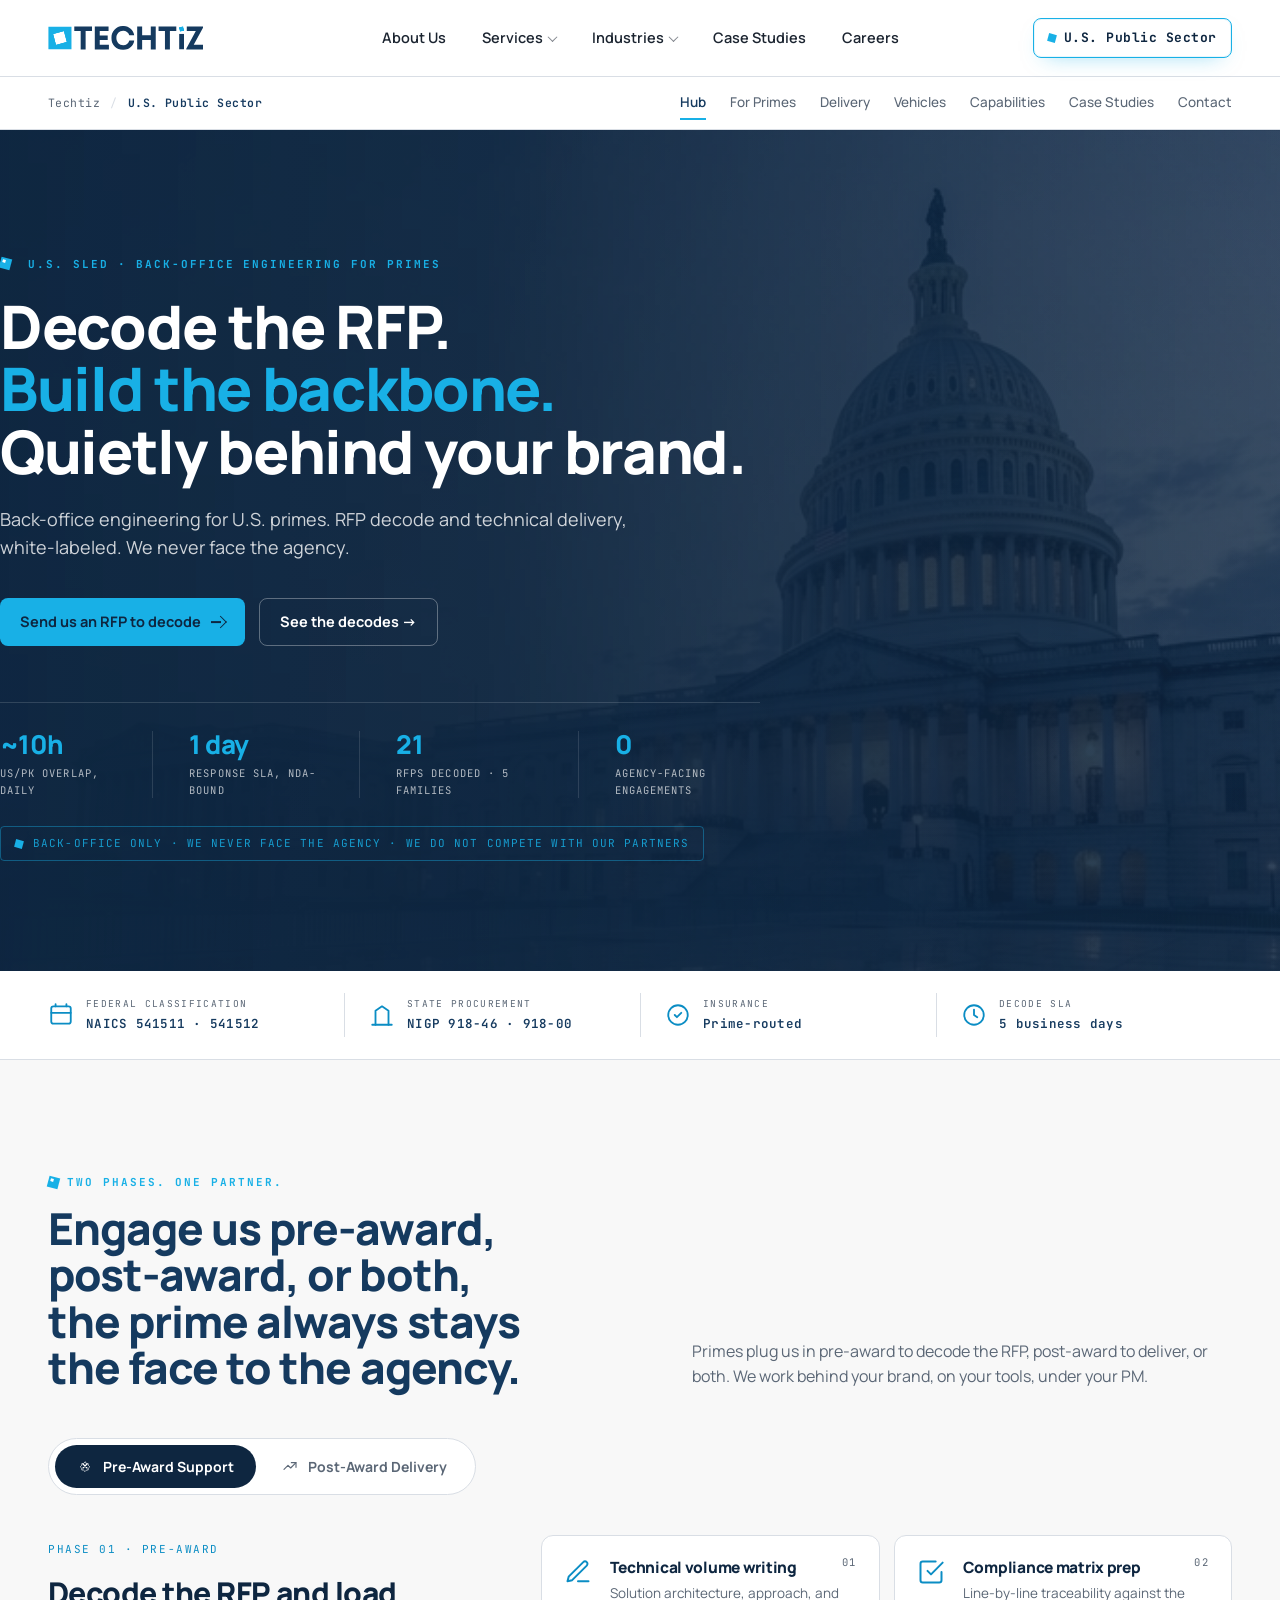
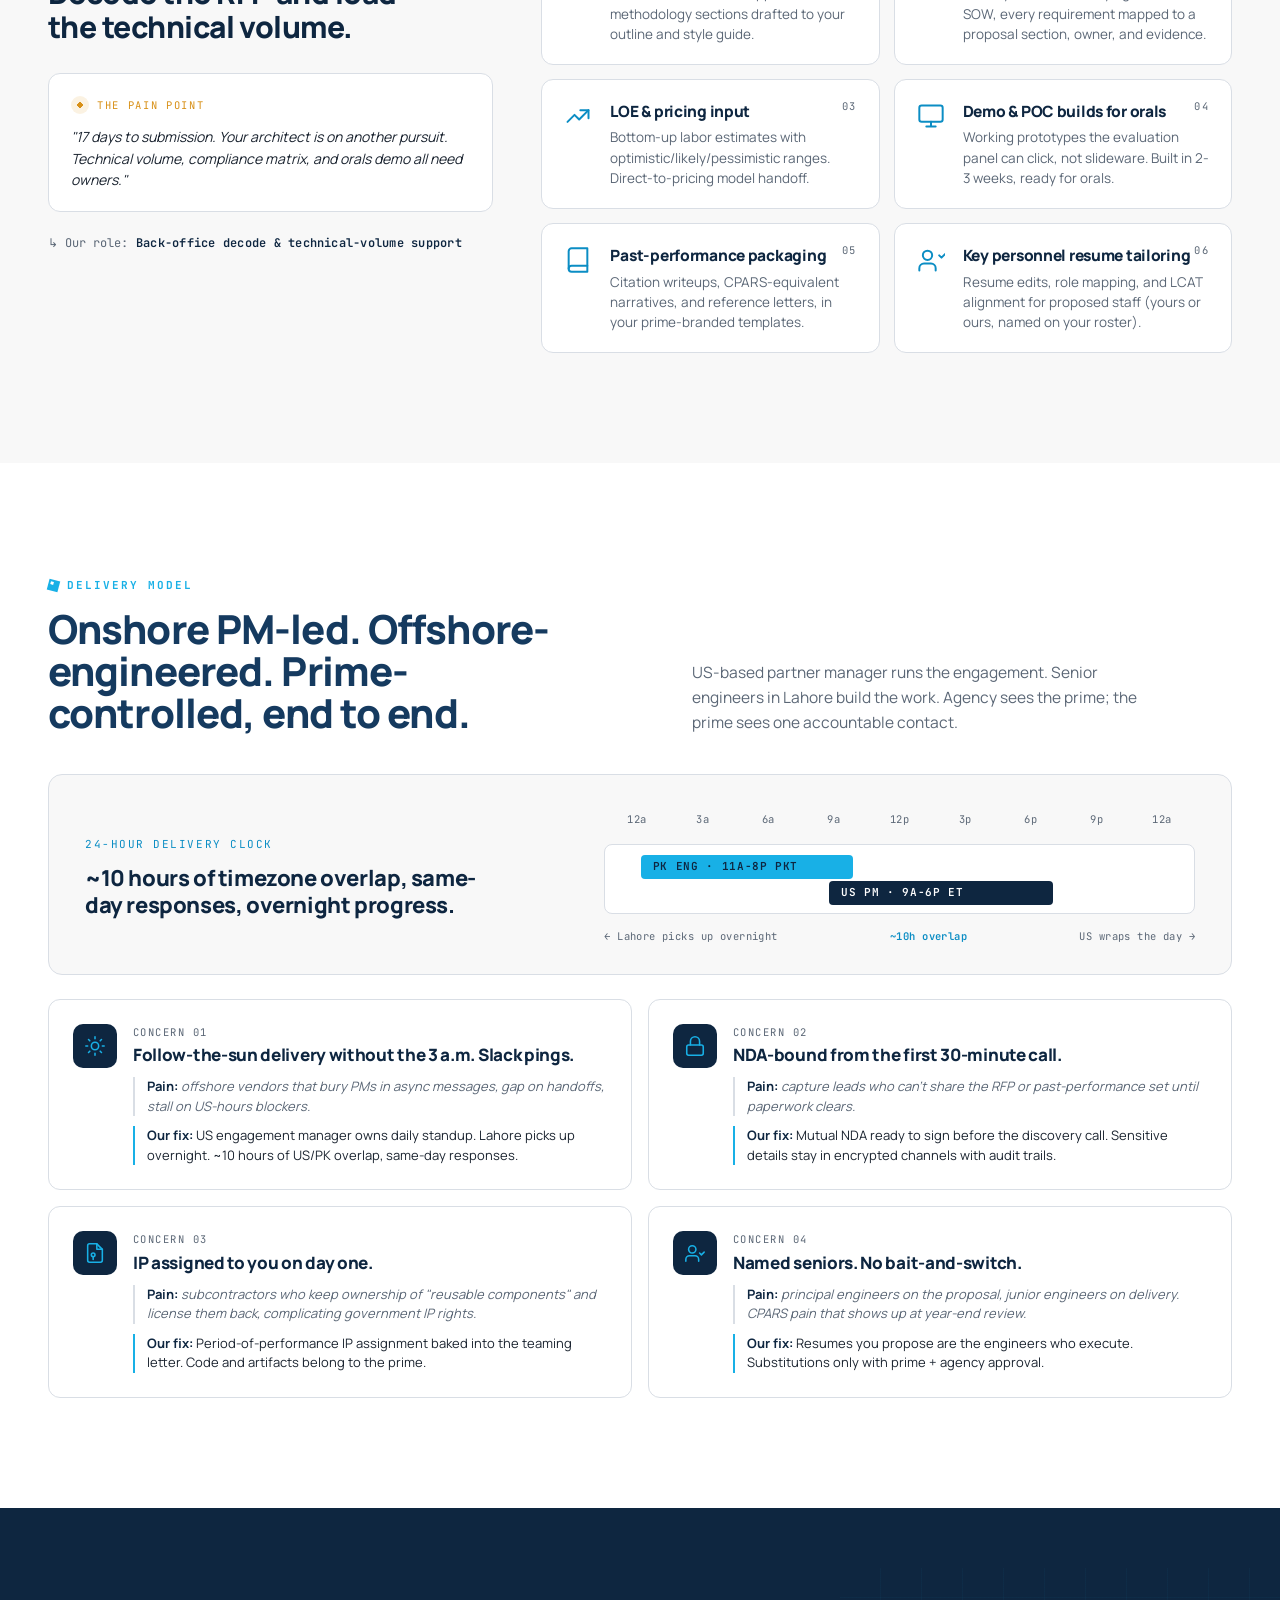
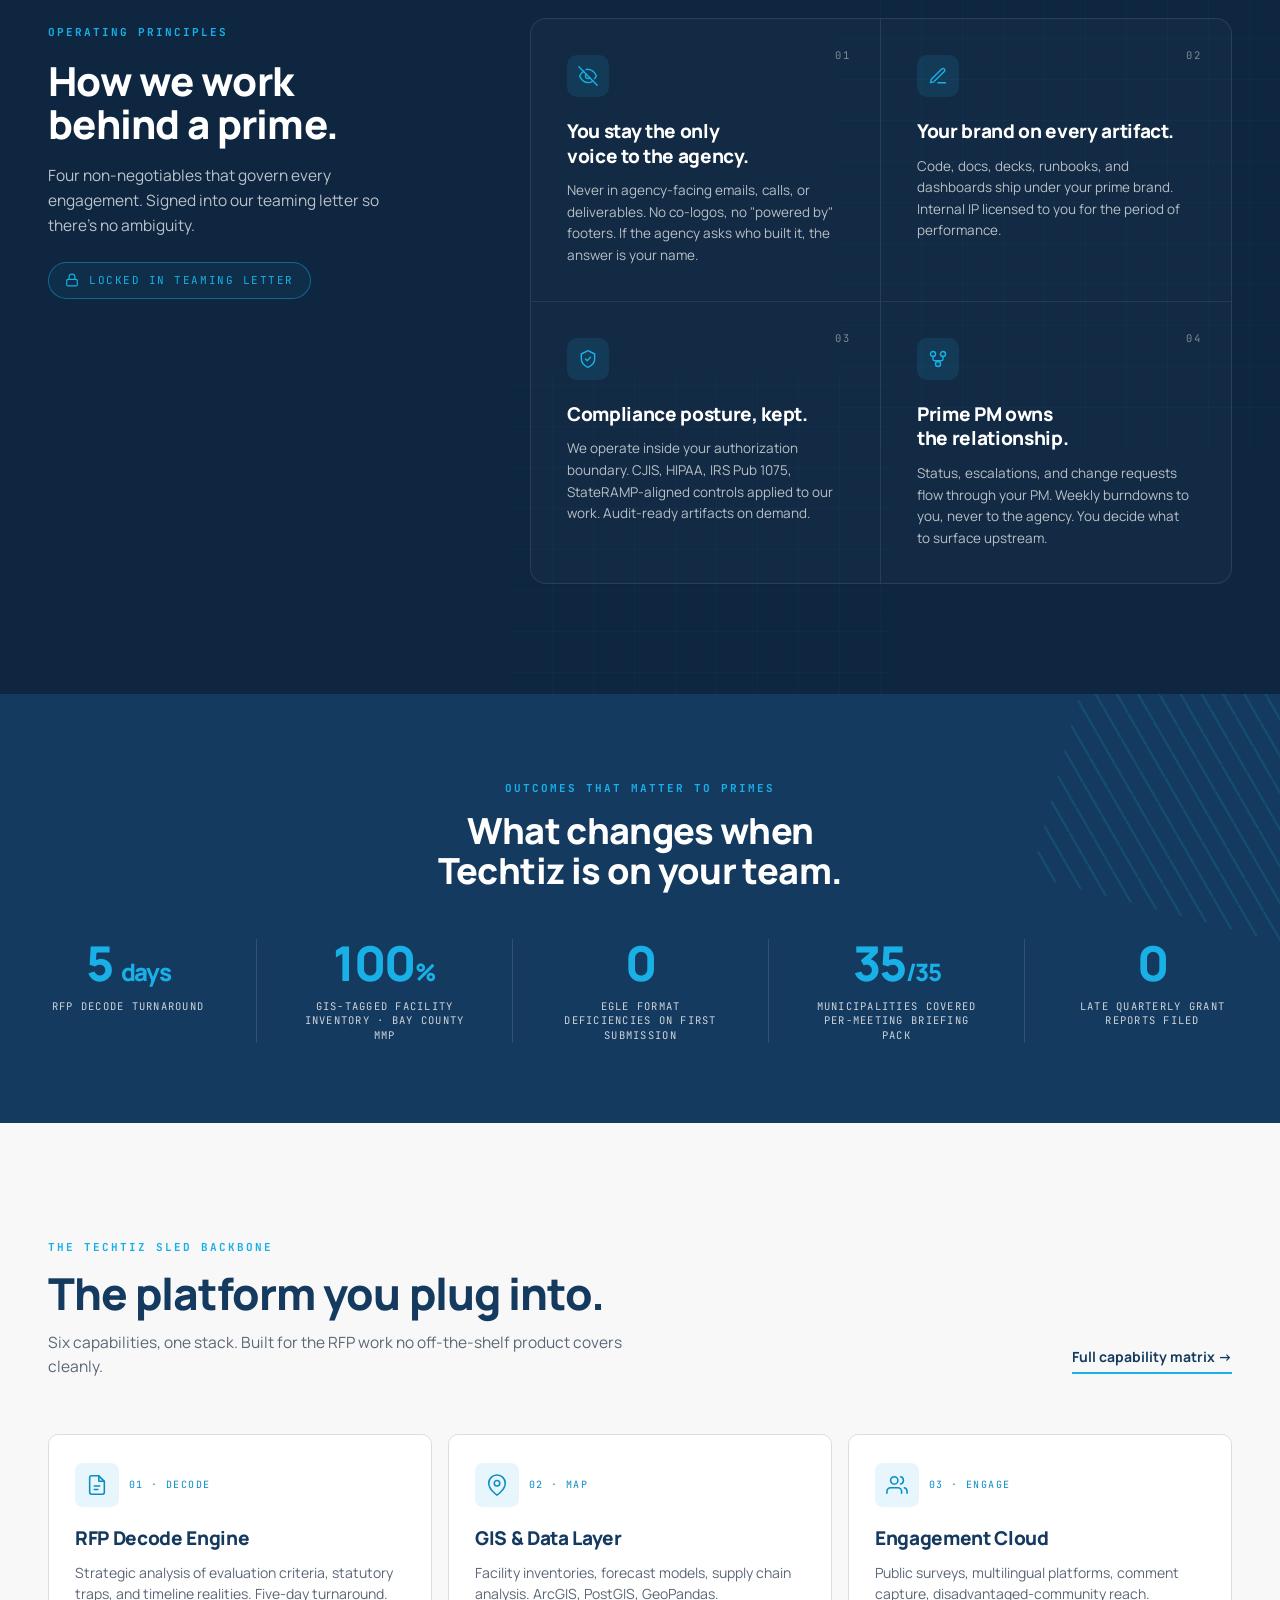
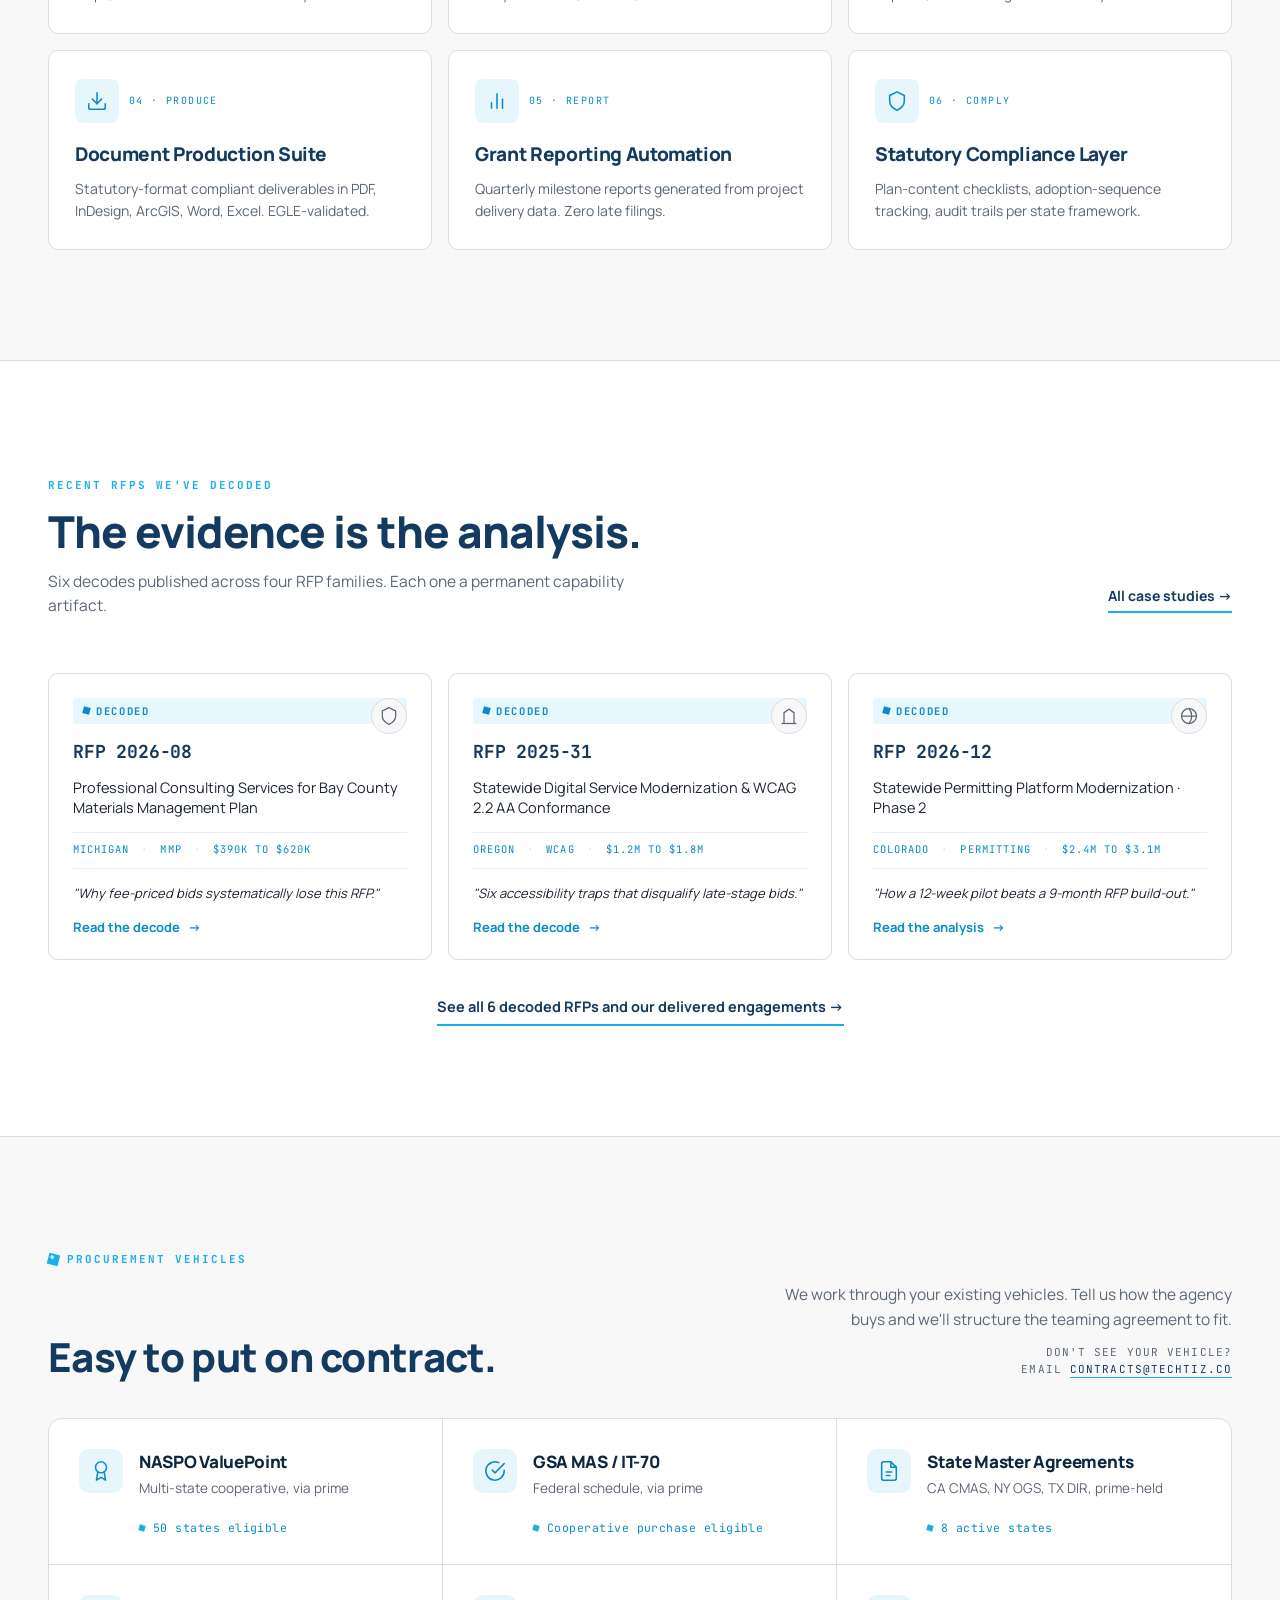
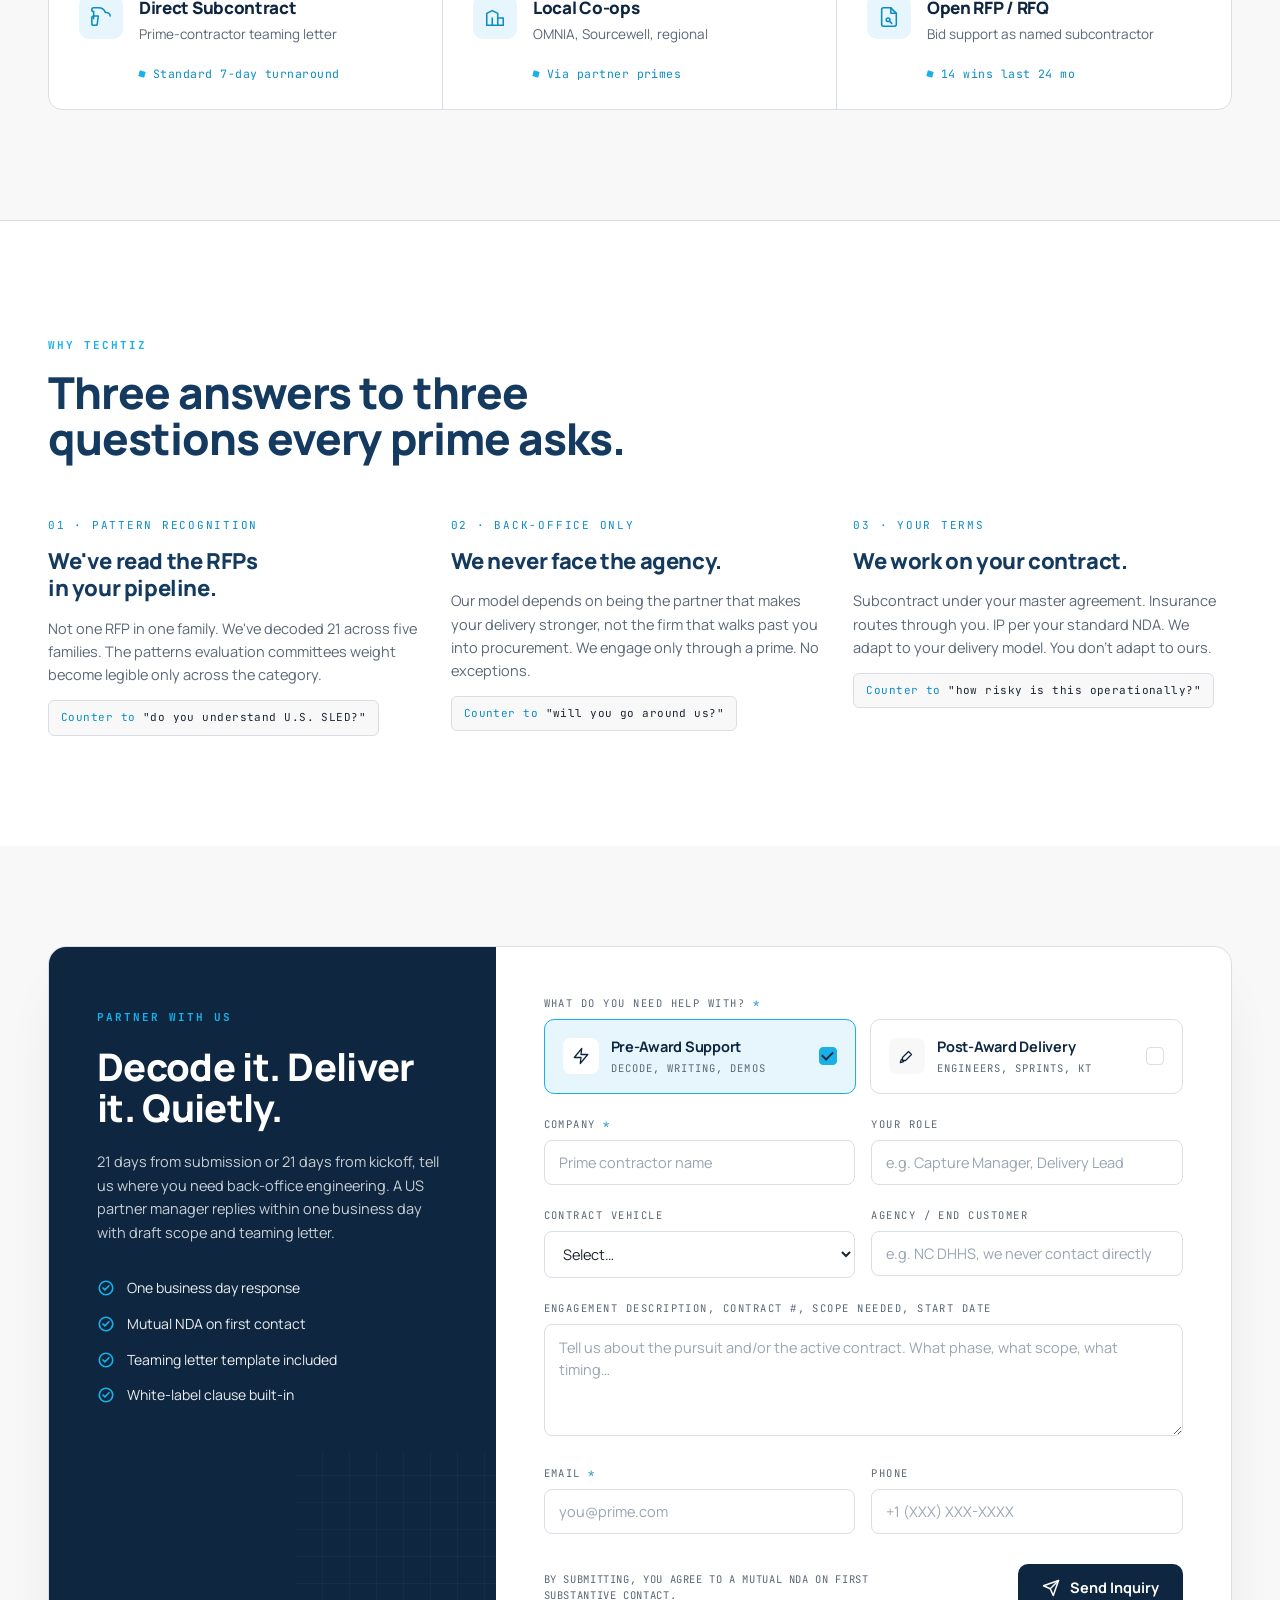
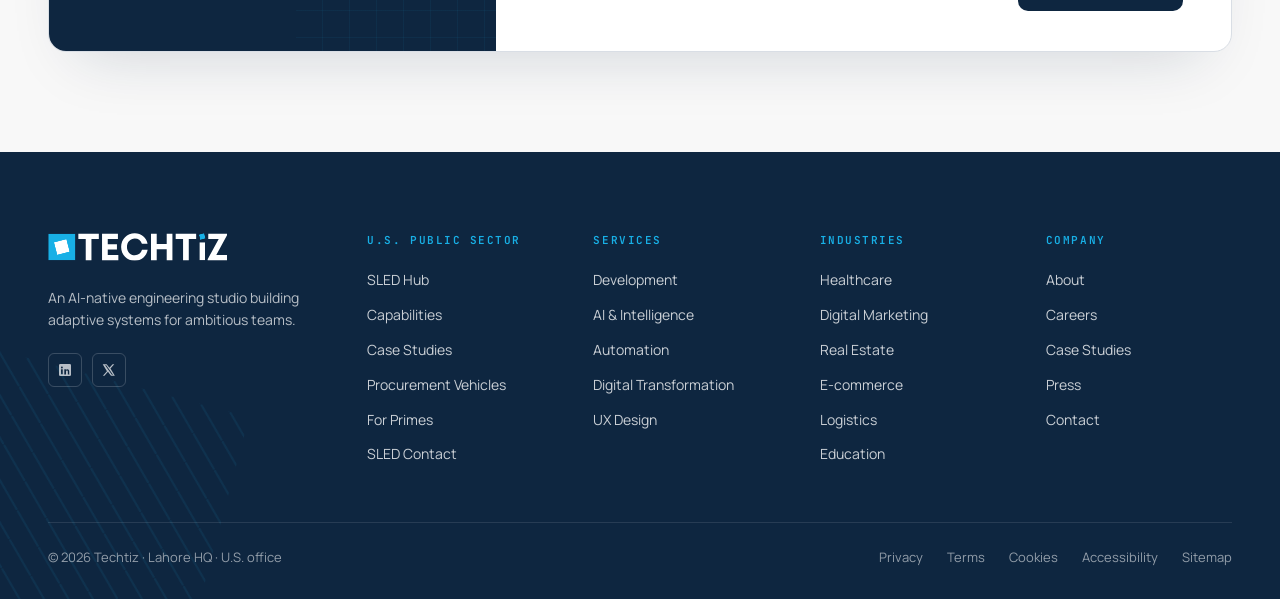
==== us-sled/index.html @ 2e3758f3 "Initial commit" ====
<!doctype html>
<html lang="en">
<head>
<meta charset="utf-8" />
<meta name="viewport" content="width=1320" />
<title>U.S. Public Sector | Back-office engineering for primes | Techtiz</title>
<link rel="preconnect" href="https://fonts.googleapis.com" />
<link rel="preconnect" href="https://fonts.gstatic.com" crossorigin />
<link href="https://fonts.googleapis.com/css2?family=Manrope:wght@400;500;600;700;800&family=JetBrains+Mono:wght@400;500;600&display=swap" rel="stylesheet" />
<link rel="stylesheet" href="_shared.css" />
<style>
/* ============================================================
   SLED Hub page-specific styles
   ============================================================ */

/* ----- HERO with Capitol photo — sleek corporate ----- */
.sled-hero {
  position: relative;
  background: var(--yale-dark);
  color: var(--white);
  overflow: hidden;
  isolation: isolate;
  min-height: 640px;
}
.sled-hero .capitol-wrap {
  position: absolute;
  inset: 0;
  z-index: 0;
  overflow: hidden;
}
.sled-hero .capitol {
  position: absolute;
  inset: 0;
  background-image: url('../assets/capitol.png');
  background-size: cover;
  background-position: right 35%;
  filter: saturate(0.5) contrast(1.05) brightness(0.9);
  opacity: 0.48;
  animation: capitolDrift 32s ease-in-out infinite alternate;
  will-change: transform;
}
@keyframes capitolDrift {
  0%   { transform: scale(1.02) translate3d(0, 0, 0); }
  100% { transform: scale(1.05) translate3d(-6px, -4px, 0); }
}
.sled-hero .overlay {
  position: absolute; inset: 0; z-index: 1;
  background:
    linear-gradient(90deg, rgba(14,38,64,0.98) 0%, rgba(14,38,64,0.88) 38%, rgba(14,38,64,0.55) 72%, rgba(14,38,64,0.30) 100%),
    linear-gradient(180deg, rgba(14,38,64,0.20) 0%, rgba(14,38,64,0.55) 100%);
}
/* Hidden — kept in DOM so we don't have to restructure */
.sled-hero .grain,
.sled-hero .sparkles,
.sled-hero .tsq-cluster { display: none; }

.sled-hero .inner {
  position: relative; z-index: 5;
  padding: 120px 0 110px;
}
.sled-hero .lead { max-width: 760px; }
.sled-hero .lead .eyebrow { color: var(--cyan); margin-bottom: 22px; display: inline-block; }
.sled-hero h1 {
  color: var(--white);
  font-size: 60px;
  line-height: 1.04;
  letter-spacing: -0.022em;
  margin-bottom: 24px;
}
.sled-hero h1 .accent { color: var(--cyan); }
.sled-hero .body {
  color: rgba(255,255,255,0.80);
  font-size: 18px; line-height: 1.55;
  max-width: 640px;
  margin-bottom: 36px;
}
.sled-hero .cta-row { display: flex; gap: 14px; flex-wrap: wrap; }

.sled-hero .quick-stats {
  display: flex; gap: 36px;
  margin-top: 56px;
  padding-top: 28px;
  border-top: 1px solid rgba(255,255,255,0.14);
  max-width: 760px;
}
.sled-hero .quick-stats .qs {
  display: flex; flex-direction: column;
}
.sled-hero .quick-stats .qs .n {
  font-size: 26px; font-weight: 800;
  color: var(--cyan);
  letter-spacing: -0.02em;
  line-height: 1;
}
.sled-hero .quick-stats .qs .l {
  font-family: 'JetBrains Mono', monospace;
  font-size: 10.5px;
  letter-spacing: 0.10em;
  text-transform: uppercase;
  color: rgba(255,255,255,0.68);
  margin-top: 8px;
}
.sled-hero .quick-stats .qs + .qs {
  padding-left: 36px;
  border-left: 1px solid rgba(255,255,255,0.12);
}

.sled-hero .disclaimer {
  margin-top: 36px;
  font-family: 'JetBrains Mono', monospace;
  font-size: 11px;
  letter-spacing: 0.10em;
  color: rgba(24,176,230,0.85);
  text-transform: uppercase;
  display: inline-flex; align-items: center; gap: 10px;
  padding: 8px 14px;
  border: 1px solid rgba(24,176,230,0.4);
  border-radius: 4px;
}
.sled-hero .disclaimer .tsq {
  width: 8px; height: 8px;
  background: var(--cyan); transform: rotate(15deg);
}

/* ----- Two stages. One partner. ----- */
.two-stages { background: var(--seasalt); }
.two-stages .ts-header {
  display: grid;
  grid-template-columns: 1.05fr 0.95fr;
  gap: 48px;
  margin-bottom: 48px;
  align-items: end;
}
.two-stages .ts-header h2 {
  font-size: 44px;
  line-height: 1.05;
  letter-spacing: -0.022em;
}
.two-stages .ts-header .sub {
  font-size: 16px;
  color: var(--muted);
  line-height: 1.6;
  max-width: 540px;
}

.toggle-pill {
  display: inline-flex;
  background: var(--white);
  border: 1px solid var(--line);
  border-radius: 100px;
  padding: 6px;
  gap: 4px;
  margin-bottom: 40px;
}
.toggle-pill button {
  display: inline-flex; align-items: center; gap: 10px;
  padding: 12px 22px;
  border-radius: 100px;
  font-size: 14px;
  font-weight: 700;
  color: var(--muted);
  transition: background 200ms ease, color 200ms ease;
  font-family: inherit;
}
.toggle-pill button:hover { color: var(--yale); }
.toggle-pill button.on {
  background: var(--yale-dark);
  color: var(--white);
}
.toggle-pill button .ic {
  width: 16px; height: 16px;
}

.stage-panel { display: none; }
.stage-panel.show { display: grid; }
.stage-panel {
  grid-template-columns: 1fr 1.55fr;
  gap: 48px;
  align-items: start;
}
.stage-side .stage-tag {
  font-family: 'JetBrains Mono', monospace;
  font-size: 11px;
  letter-spacing: 0.14em;
  color: var(--cyan-strong);
  text-transform: uppercase;
  display: inline-flex; align-items: center; gap: 10px;
  margin-bottom: 18px;
}
.stage-side h3 {
  font-size: 30px;
  color: var(--yale-dark);
  line-height: 1.15;
  margin-bottom: 28px;
}
.stage-side .pain-card {
  background: var(--white);
  border: 1px solid var(--line);
  border-radius: 12px;
  padding: 22px 22px 20px;
  position: relative;
}
.stage-side .pain-card .pain-label {
  font-family: 'JetBrains Mono', monospace;
  font-size: 10.5px;
  letter-spacing: 0.16em;
  color: var(--amber);
  text-transform: uppercase;
  margin-bottom: 12px;
  display: inline-flex; align-items: center; gap: 8px;
}
.stage-side .pain-card .pain-label::before {
  content: "";
  width: 18px; height: 18px;
  border-radius: 50%;
  background: rgba(216,144,23,0.12);
  background-image: radial-gradient(circle, var(--amber) 22%, transparent 22%);
  background-size: 100% 100%;
}
.stage-side .pain-card p {
  font-size: 14px;
  color: var(--ink);
  line-height: 1.55;
  font-style: italic;
}
.stage-side .role-line {
  margin-top: 22px;
  font-family: 'JetBrains Mono', monospace;
  font-size: 12px;
  color: var(--muted);
  display: inline-flex; align-items: center; gap: 8px;
}
.stage-side .role-line strong {
  color: var(--yale-dark); font-weight: 600;
  letter-spacing: 0.02em;
}

.svc-grid {
  display: grid;
  grid-template-columns: 1fr 1fr;
  gap: 14px;
}
.svc-card {
  background: var(--white);
  border: 1px solid var(--line);
  border-radius: 12px;
  padding: 22px 22px 20px;
  display: flex; gap: 14px;
  transition: transform 220ms ease, border-color 220ms ease, box-shadow 220ms ease;
  position: relative;
}
.svc-card:hover {
  transform: translateY(-2px);
  border-color: #C2CCD9;
  box-shadow: 0 16px 30px -18px rgba(21,58,95,0.18);
}
.svc-card .ic {
  width: 32px; height: 32px;
  color: var(--cyan-strong);
  flex-shrink: 0;
}
.svc-card .ic svg { width: 28px; height: 28px; }
.svc-card .body {
  display: flex; flex-direction: column; gap: 6px;
}
.svc-card h4 {
  font-size: 15.5px;
  color: var(--yale-dark);
  line-height: 1.25;
}
.svc-card p {
  font-size: 13.5px;
  color: var(--muted);
  line-height: 1.5;
}
.svc-card .nu {
  position: absolute;
  top: 18px; right: 22px;
  font-family: 'JetBrains Mono', monospace;
  font-size: 10.5px;
  letter-spacing: 0.14em;
  color: var(--muted);
}

/* ----- Onshore PM-led / Offshore-engineered ----- */
.onshore {
  background: var(--white);
}
.onshore .onshore-head {
  display: grid;
  grid-template-columns: 1.05fr 0.95fr;
  gap: 48px;
  margin-bottom: 40px;
  align-items: end;
}
.onshore h2 { font-size: 40px; line-height: 1.05; letter-spacing: -0.022em; }
.onshore .onshore-head p {
  font-size: 15.5px;
  color: var(--muted);
  line-height: 1.6;
  max-width: 480px;
}

.clock-card {
  background: var(--seasalt);
  border: 1px solid var(--line);
  border-radius: 14px;
  padding: 36px 36px 30px;
  display: grid;
  grid-template-columns: 0.9fr 1.1fr;
  gap: 36px;
  align-items: center;
  margin-bottom: 24px;
}
.clock-card .clock-left .label {
  font-family: 'JetBrains Mono', monospace;
  font-size: 11px;
  letter-spacing: 0.14em;
  color: var(--cyan-strong);
  text-transform: uppercase;
  margin-bottom: 12px;
}
.clock-card .clock-left h3 {
  font-size: 22px;
  line-height: 1.25;
  color: var(--yale-dark);
}
.clock-card .clock-right { display: flex; flex-direction: column; gap: 10px; }

.clock-grid {
  position: relative;
  height: 70px;
}
.clock-ruler {
  display: grid;
  grid-template-columns: repeat(9, 1fr);
  font-family: 'JetBrains Mono', monospace;
  font-size: 10.5px;
  color: var(--muted);
  padding-bottom: 6px;
}
.clock-ruler span {
  text-align: center;
  letter-spacing: 0.06em;
}
.clock-bars {
  position: relative;
  background: var(--white);
  border: 1px solid var(--line);
  border-radius: 8px;
  height: 70px;
  padding: 6px;
  display: flex; flex-direction: column;
  gap: 6px;
}
.clock-bar {
  height: 24px;
  border-radius: 4px;
  position: relative;
  display: flex; align-items: center;
  padding: 0 12px;
  font-family: 'JetBrains Mono', monospace;
  font-size: 11px;
  letter-spacing: 0.06em;
  color: var(--white);
  font-weight: 600;
}
.clock-bar.pk {
  background: var(--cyan);
  color: var(--yale-dark);
  /* 11A-8P PKT ≈ 1A-10A ET, ie 1-10 of 24h. Spans hours 1-10 → 1/24 to 10/24 */
  position: absolute;
  left: 6%;
  width: 36%;
  top: 10px;
}
.clock-bar.us {
  background: var(--yale-dark);
  position: absolute;
  left: 38%;
  width: 38%;
  top: 36px;
}
.clock-footer {
  display: flex; justify-content: space-between;
  font-family: 'JetBrains Mono', monospace;
  font-size: 10.5px;
  color: var(--muted);
  letter-spacing: 0.04em;
  margin-top: 4px;
}
.clock-footer span.mid { color: var(--cyan-strong); font-weight: 600; }

.concerns-grid {
  display: grid;
  grid-template-columns: 1fr 1fr;
  gap: 16px;
  margin-top: 20px;
}
.concern-card {
  background: var(--white);
  border: 1px solid var(--line);
  border-radius: 12px;
  padding: 24px 24px;
  display: grid;
  grid-template-columns: 44px 1fr;
  gap: 16px;
  transition: transform 220ms ease, border-color 220ms ease, box-shadow 220ms ease;
}
.concern-card:hover {
  transform: translateY(-2px);
  border-color: #C2CCD9;
  box-shadow: 0 16px 30px -18px rgba(21,58,95,0.16);
}
.concern-card .ic {
  width: 44px; height: 44px;
  background: var(--yale-dark);
  color: var(--cyan);
  border-radius: 10px;
  display: grid; place-items: center;
}
.concern-card .ic svg { width: 22px; height: 22px; }
.concern-card .num {
  font-family: 'JetBrains Mono', monospace;
  font-size: 10.5px;
  letter-spacing: 0.14em;
  color: var(--muted);
  text-transform: uppercase;
  margin-bottom: 4px;
}
.concern-card h4 {
  font-size: 17px;
  color: var(--yale-dark);
  margin-bottom: 12px;
  line-height: 1.25;
}
.concern-card .pain {
  font-size: 13px;
  color: var(--muted);
  line-height: 1.5;
  font-style: italic;
  padding-left: 12px;
  border-left: 2px solid var(--line);
  margin-bottom: 10px;
}
.concern-card .pain strong { font-style: normal; color: var(--yale-dark); font-weight: 700; }
.concern-card .fix {
  font-size: 13px;
  color: var(--ink);
  line-height: 1.5;
  padding-left: 12px;
  border-left: 2px solid var(--cyan);
}
.concern-card .fix strong { color: var(--yale-dark); font-weight: 700; }

/* ----- How we work behind a prime (dark band) ----- */
.principles {
  background: var(--yale-dark);
  color: var(--white);
  position: relative;
  overflow: hidden;
}
.principles::before {
  content: ""; position: absolute; right: -40px; top: 60px;
  width: 480px; height: 480px;
  background:
    repeating-linear-gradient(0deg, transparent 0 40px, rgba(24,176,230,0.04) 40px 41px),
    repeating-linear-gradient(90deg, transparent 0 40px, rgba(24,176,230,0.04) 40px 41px);
  pointer-events: none;
}
.principles::after {
  content: ""; position: absolute; left: 40%; bottom: -60px;
  width: 380px; height: 380px;
  background:
    repeating-linear-gradient(0deg, transparent 0 40px, rgba(24,176,230,0.03) 40px 41px),
    repeating-linear-gradient(90deg, transparent 0 40px, rgba(24,176,230,0.03) 40px 41px);
  pointer-events: none;
}
.principles-inner {
  display: grid;
  grid-template-columns: 0.85fr 1.4fr;
  gap: 56px;
  position: relative;
  z-index: 2;
}
.principles .left .eyebrow { color: var(--cyan); display: inline-block; margin-bottom: 18px; }
.principles .left h2 {
  color: var(--white);
  font-size: 40px;
  line-height: 1.08;
  margin-bottom: 18px;
}
.principles .left p {
  color: rgba(255,255,255,0.72);
  font-size: 15.5px;
  line-height: 1.6;
  max-width: 360px;
  margin-bottom: 24px;
}
.principles .locked {
  display: inline-flex; align-items: center; gap: 10px;
  font-family: 'JetBrains Mono', monospace;
  font-size: 11px;
  letter-spacing: 0.14em;
  color: var(--cyan);
  text-transform: uppercase;
  padding: 9px 16px;
  border: 1px solid rgba(24,176,230,0.45);
  border-radius: 100px;
  background: rgba(24,176,230,0.06);
}
.principles .locked svg { width: 14px; height: 14px; }

.principle-grid {
  display: grid;
  grid-template-columns: 1fr 1fr;
  border: 1px solid rgba(255,255,255,0.10);
  border-radius: 16px;
  overflow: hidden;
  background: rgba(255,255,255,0.02);
}
.principle {
  padding: 36px 36px 34px;
  position: relative;
  border-right: 1px solid rgba(255,255,255,0.08);
  border-bottom: 1px solid rgba(255,255,255,0.08);
}
.principle:nth-child(2n) { border-right: 0; }
.principle:nth-child(n+3) { border-bottom: 0; }
.principle .ic {
  width: 42px; height: 42px;
  background: rgba(24,176,230,0.12);
  border-radius: 10px;
  display: grid; place-items: center;
  color: var(--cyan);
  margin-bottom: 22px;
}
.principle .ic svg { width: 20px; height: 20px; }
.principle .num {
  position: absolute;
  top: 28px; right: 30px;
  font-family: 'JetBrains Mono', monospace;
  font-size: 10.5px;
  letter-spacing: 0.14em;
  color: rgba(255,255,255,0.45);
}
.principle h3 {
  color: var(--white);
  font-size: 19px;
  line-height: 1.3;
  margin-bottom: 12px;
}
.principle p {
  font-size: 13.5px;
  line-height: 1.6;
  color: rgba(255,255,255,0.70);
}

/* ----- Outcomes (existing — slim spacing) ----- */
.outcomes {
  background: var(--yale);
  color: var(--white);
  position: relative;
  overflow: hidden;
}
.outcomes::before {
  content: ""; position: absolute; right: -40px; top: -40px;
  width: 260px; height: 260px;
  background: linear-gradient(45deg, transparent 48%, rgba(24,176,230,0.16) 48% 52%, transparent 52%);
  background-size: 26px 26px;
  transform: rotate(15deg);
}
.outcomes-inner {
  padding: 80px 0;
  position: relative;
  z-index: 2;
}
.outcomes .head { text-align: center; margin-bottom: 48px; }
.outcomes .head .eyebrow { color: var(--cyan); margin-bottom: 14px; display: inline-block; }
.outcomes .head h2 { color: var(--white); font-size: 36px; max-width: 720px; margin: 0 auto; line-height: 1.1; }
.outcomes .stats {
  display: grid; grid-template-columns: repeat(5, 1fr); gap: 0;
}
.outcomes .stat {
  text-align: center;
  padding: 0 20px;
  border-left: 1px solid rgba(255,255,255,0.12);
}
.outcomes .stat:first-child { border-left: 0; }
.outcomes .stat .n {
  font-size: 48px; font-weight: 800;
  color: var(--cyan);
  letter-spacing: -0.03em;
  line-height: 1;
  margin-bottom: 12px;
}
.outcomes .stat .n .small { font-size: 24px; }
.outcomes .stat .l {
  font-family: 'JetBrains Mono', monospace;
  font-size: 10.5px;
  letter-spacing: 0.12em;
  color: rgba(255,255,255,0.78);
  text-transform: uppercase;
  line-height: 1.4;
  max-width: 160px;
  margin: 0 auto;
}

/* ----- Backbone ----- */
.backbone-grid { display: grid; grid-template-columns: repeat(3, 1fr); gap: 16px; }
.backbone-card .icon-badge { display: flex; align-items: center; gap: 10px; margin-bottom: 8px; }
.backbone-card .badge-no {
  font-family: 'JetBrains Mono', monospace;
  font-size: 10px;
  letter-spacing: 0.14em;
  color: var(--cyan-strong);
  text-transform: uppercase;
}

/* ----- Recent RFPs ----- */
.rfp-grid { display: grid; grid-template-columns: repeat(3, 1fr); gap: 16px; }
.see-all-link { margin-top: 32px; text-align: center; }
.see-all-link a {
  display: inline-flex; align-items: center; gap: 10px;
  font-weight: 700;
  font-size: 14.5px;
  color: var(--yale);
  border-bottom: 2px solid var(--cyan);
  padding: 4px 0 6px;
  transition: gap 200ms ease;
}
.see-all-link a:hover { gap: 16px; }

/* ----- Easy to put on contract (procurement vehicles) ----- */
.vehicles {
  background: var(--seasalt);
}
.vehicles .vh-head {
  display: grid;
  grid-template-columns: 1.05fr 0.95fr;
  gap: 48px;
  margin-bottom: 40px;
  align-items: end;
}
.vehicles h2 { font-size: 40px; line-height: 1.05; }
.vehicles .vh-head .sub-area {
  display: flex; flex-direction: column; align-items: flex-end; gap: 12px;
}
.vehicles .vh-head .sub-text {
  font-size: 15.5px; color: var(--muted); line-height: 1.6;
  max-width: 460px;
  text-align: right;
}
.vehicles .vh-head .email-line {
  font-family: 'JetBrains Mono', monospace;
  font-size: 11px;
  letter-spacing: 0.10em;
  color: var(--muted);
  text-transform: uppercase;
  text-align: right;
}
.vehicles .vh-head .email-line a {
  color: var(--yale);
  border-bottom: 1px solid var(--cyan);
  padding-bottom: 1px;
}
.vehicles-grid {
  display: grid;
  grid-template-columns: repeat(3, 1fr);
  gap: 0;
  background: var(--white);
  border: 1px solid var(--line);
  border-radius: 14px;
  overflow: hidden;
}
.vehicle {
  padding: 30px 30px 26px;
  display: grid;
  grid-template-columns: 44px 1fr;
  gap: 16px;
  align-items: start;
  border-right: 1px solid var(--line);
  border-bottom: 1px solid var(--line);
}
.vehicle:nth-child(3n) { border-right: 0; }
.vehicle:nth-child(n+4) { border-bottom: 0; }
.vehicle .ic {
  width: 44px; height: 44px;
  background: var(--cyan-soft);
  border-radius: 10px;
  display: grid; place-items: center;
  color: var(--cyan-strong);
}
.vehicle .ic svg { width: 22px; height: 22px; }
.vehicle h4 {
  font-size: 17px; color: var(--yale-dark);
  margin-bottom: 4px;
}
.vehicle .v-sub {
  font-size: 13.5px;
  color: var(--muted);
  margin-bottom: 14px;
  line-height: 1.45;
}
.vehicle .v-note {
  font-family: 'JetBrains Mono', monospace;
  font-size: 11.5px;
  color: var(--cyan-strong);
  letter-spacing: 0.04em;
  display: inline-flex; align-items: center; gap: 8px;
}
.vehicle .v-note::before {
  content: ""; width: 6px; height: 6px;
  background: var(--cyan); transform: rotate(15deg);
}

/* ----- Why Techtiz ----- */
.why-grid { display: grid; grid-template-columns: repeat(3, 1fr); gap: 24px; }
.why-card .num {
  font-family: 'JetBrains Mono', monospace;
  font-size: 11px;
  letter-spacing: 0.16em;
  color: var(--cyan-strong);
  text-transform: uppercase;
  margin-bottom: 14px;
}
.why-card h3 { font-size: 22px; color: var(--yale); line-height: 1.25; margin-bottom: 14px; }
.why-card p { font-size: 14.5px; color: var(--muted); line-height: 1.6; margin-bottom: 14px; }
.why-card .counter {
  font-family: 'JetBrains Mono', monospace;
  font-size: 11px; letter-spacing: 0.04em;
  color: var(--ink);
  background: var(--seasalt);
  border: 1px solid var(--line);
  padding: 8px 12px;
  border-radius: 6px;
  display: inline-block;
}
.why-card .counter em { font-style: normal; color: var(--cyan-strong); }

/* ----- Win it. Deliver it. Quietly. (inquiry form) ----- */
.inquiry {
  background: var(--seasalt);
  padding: 100px 0;
}
.inquiry-shell {
  background: var(--white);
  border: 1px solid var(--line);
  border-radius: 18px;
  overflow: hidden;
  display: grid;
  grid-template-columns: 0.85fr 1.4fr;
  box-shadow: 0 30px 60px -30px rgba(14,38,64,0.18);
}
.inquiry-left {
  background: var(--yale-dark);
  color: var(--white);
  padding: 56px 48px;
  position: relative;
  overflow: hidden;
}
.inquiry-left::before {
  content: ""; position: absolute; right: -40px; bottom: -40px;
  width: 240px; height: 240px;
  background:
    repeating-linear-gradient(0deg, transparent 0 26px, rgba(24,176,230,0.06) 26px 27px),
    repeating-linear-gradient(90deg, transparent 0 26px, rgba(24,176,230,0.06) 26px 27px);
}
.inquiry-left > * { position: relative; z-index: 2; }
.inquiry-left .eyebrow { color: var(--cyan); display: inline-block; margin-bottom: 20px; }
.inquiry-left h2 {
  color: var(--white);
  font-size: 38px;
  line-height: 1.08;
  margin-bottom: 22px;
}
.inquiry-left p {
  color: rgba(255,255,255,0.78);
  font-size: 14.5px;
  line-height: 1.65;
  margin-bottom: 32px;
}
.inquiry-left ul { list-style: none; padding: 0; margin: 0; display: flex; flex-direction: column; gap: 14px; }
.inquiry-left ul li {
  display: flex; align-items: center; gap: 12px;
  font-size: 14px;
  color: rgba(255,255,255,0.92);
}
.inquiry-left ul li svg {
  width: 18px; height: 18px;
  color: var(--cyan); flex-shrink: 0;
}

.inquiry-right { padding: 48px 48px 40px; display: flex; flex-direction: column; gap: 22px; }
.inquiry-right .form-row {
  display: grid;
  grid-template-columns: 1fr 1fr;
  gap: 16px;
}
.inquiry-right .form-row.single { grid-template-columns: 1fr; }
.field-label {
  font-family: 'JetBrains Mono', monospace;
  font-size: 10.5px;
  letter-spacing: 0.14em;
  text-transform: uppercase;
  color: var(--muted);
  margin-bottom: 8px;
  display: block;
}
.field-label .req { color: var(--cyan-strong); }
.inquiry-right input[type="text"],
.inquiry-right input[type="email"],
.inquiry-right input[type="tel"],
.inquiry-right select,
.inquiry-right textarea {
  width: 100%;
  font-family: inherit;
  font-size: 14.5px;
  color: var(--ink);
  padding: 12px 14px;
  border: 1px solid var(--line);
  border-radius: 8px;
  background: var(--white);
  transition: border-color 180ms ease, box-shadow 180ms ease;
  outline: none;
}
.inquiry-right input::placeholder, .inquiry-right textarea::placeholder { color: #9AA4B2; }
.inquiry-right select { font-family: inherit; cursor: pointer; }
.inquiry-right textarea { min-height: 112px; resize: vertical; line-height: 1.5; }
.inquiry-right input:focus, .inquiry-right select:focus, .inquiry-right textarea:focus {
  border-color: var(--cyan);
  box-shadow: 0 0 0 3px rgba(24,176,230,0.18);
}

.need-row { display: grid; grid-template-columns: 1fr 1fr; gap: 14px; }
.need-card {
  border: 1px solid var(--line);
  border-radius: 10px;
  padding: 16px 18px;
  display: grid;
  grid-template-columns: 36px 1fr 18px;
  gap: 12px;
  align-items: center;
  cursor: pointer;
  transition: border-color 180ms ease, background 180ms ease;
}
.need-card:hover { border-color: var(--yale); }
.need-card.on {
  border-color: var(--cyan);
  background: var(--cyan-soft);
}
.need-card .ic {
  width: 36px; height: 36px;
  background: var(--seasalt);
  border-radius: 8px;
  display: grid; place-items: center;
  color: var(--yale-dark);
}
.need-card .ic svg { width: 18px; height: 18px; }
.need-card.on .ic { background: var(--white); }
.need-card .body h5 { font-size: 14.5px; color: var(--yale-dark); margin: 0 0 2px; font-weight: 700; }
.need-card .body p {
  margin: 0;
  font-family: 'JetBrains Mono', monospace;
  font-size: 10.5px;
  letter-spacing: 0.10em;
  color: var(--muted);
  text-transform: uppercase;
}
.need-card .check {
  width: 18px; height: 18px;
  border: 1.5px solid var(--line);
  border-radius: 4px;
  position: relative;
  transition: border-color 180ms ease, background 180ms ease;
}
.need-card.on .check {
  background: var(--cyan);
  border-color: var(--cyan);
}
.need-card.on .check::after {
  content: "";
  position: absolute;
  left: 4px; top: 1px;
  width: 5px; height: 9px;
  border-right: 2px solid var(--yale-dark);
  border-bottom: 2px solid var(--yale-dark);
  transform: rotate(45deg);
}

.inquiry-foot {
  display: flex; justify-content: space-between; align-items: center;
  padding-top: 8px;
  gap: 18px;
}
.inquiry-foot .nda {
  font-family: 'JetBrains Mono', monospace;
  font-size: 10.5px;
  letter-spacing: 0.06em;
  color: var(--muted);
  text-transform: uppercase;
  line-height: 1.5;
  max-width: 360px;
}
.send-btn {
  display: inline-flex; align-items: center; gap: 10px;
  background: var(--yale-dark);
  color: var(--white);
  font-weight: 700; font-size: 14.5px;
  padding: 14px 24px;
  border-radius: 10px;
  border: 0;
  font-family: inherit;
  cursor: pointer;
  transition: transform 180ms ease, box-shadow 180ms ease;
}
.send-btn:hover { transform: translateY(-1px); box-shadow: 0 14px 28px -10px rgba(14,38,64,0.4); }
.send-btn svg { width: 18px; height: 18px; }

</style>
</head>
<body>

<template id="__bundler_thumbnail" data-bg-color="#0E2640">
  <svg viewBox="0 0 1200 800" xmlns="http://www.w3.org/2000/svg">
    <g transform="translate(220 220) rotate(15 240 240)">
      <rect x="0" y="0" width="480" height="480" fill="#18B0E6"></rect>
      <rect x="55" y="55" width="100" height="100" fill="#FFFFFF"></rect>
    </g>
    <g fill="rgba(255,255,255,0.18)" transform="translate(700 280)">
      <rect x="0" y="220" width="380" height="120"></rect>
      <ellipse cx="190" cy="220" rx="120" ry="80"></ellipse>
      <rect x="160" y="60" width="60" height="160"></rect>
      <circle cx="190" cy="60" r="18"></circle>
    </g>
  </svg>
</template>

<!-- HEADER -->
<header class="top">
  <div class="wrap nav">
    <a href="../Homepage.html" class="brand-mark" aria-label="Techtiz home"><img src="../assets/logo.svg" alt="Techtiz" class="brand-logo" /></a>

    <nav class="primary-nav" aria-label="Primary">
      <a href="#" class="nav-link">About Us</a>

      <div class="nav-item" data-mega="services">
        <button class="nav-link" type="button" aria-expanded="false">Services <span class="chev"></span></button>
        <div class="mega" role="menu">
          <div class="mega-inner">
            <div class="mega-left">
              <div class="mega-eyebrow">We Offer</div>
              <div class="mega-list" data-list="services">
                <a class="mega-item active" data-key="development" href="#">Development <span class="arr-r"></span></a>
                <a class="mega-item" data-key="ai" href="#">AI &amp; Intelligence <span class="arr-r"></span></a>
                <a class="mega-item" data-key="automation" href="#">Automation &amp; AI Solutions <span class="arr-r"></span></a>
                <a class="mega-item" data-key="transformation" href="#">Digital Transformation <span class="arr-r"></span></a>
                <a class="mega-item" data-key="ux" href="#">UX Design / Enablement <span class="arr-r"></span></a>
              </div>
            </div>
            <div class="mega-right">
              <div class="mega-feature" data-feature="services">
                <div class="feat-icon"><svg viewBox="0 0 24 24" fill="none" stroke="currentColor" stroke-width="1.5" stroke-linecap="round" stroke-linejoin="round"><rect x="2" y="3" width="20" height="14" rx="2"></rect><path d="M8 21h8M12 17v4"></path></svg></div>
                <div>
                  <h4 data-feat-title>Development</h4>
                  <p data-feat-desc>Build robust, scalable digital products designed to grow with your business.</p>
                </div>
              </div>
              <div class="mega-sublinks" data-sublinks="services">
                <a href="#">Custom Software</a>
                <a href="#">Mobile Apps</a>
                <a href="#">Low code / No-code Dev</a>
                <a href="#">Vibe code Dev</a>
              </div>
              <div class="mega-footer">
                <span class="mega-tag">U.S. Prime contractor?</span>
                <a class="mega-cta" href="index.html">See U.S. Public Sector →</a>
              </div>
            </div>
          </div>
        </div>
      </div>

      <div class="nav-item" data-mega="industries">
        <button class="nav-link" type="button" aria-expanded="false">Industries <span class="chev"></span></button>
        <div class="mega" role="menu">
          <div class="mega-inner">
            <div class="mega-left">
              <div class="mega-eyebrow">Industries</div>
              <div class="mega-list" data-list="industries">
                <a class="mega-item active" data-key="healthcare" href="#">Healthcare <span class="arr-r"></span></a>
                <a class="mega-item" data-key="marketing" href="#">Digital Marketing <span class="arr-r"></span></a>
                <a class="mega-item" data-key="realestate" href="#">Real Estate <span class="arr-r"></span></a>
                <a class="mega-item" data-key="ecommerce" href="#">E-commerce <span class="arr-r"></span></a>
                <a class="mega-item" data-key="logistics" href="#">Logistics &amp; Supply Chain <span class="arr-r"></span></a>
                <a class="mega-item" data-key="education" href="#">Education <span class="arr-r"></span></a>
              </div>
            </div>
            <div class="mega-right">
              <div class="mega-feature" data-feature="industries">
                <div class="feat-icon"><svg viewBox="0 0 24 24" fill="none" stroke="currentColor" stroke-width="1.5" stroke-linecap="round" stroke-linejoin="round"><path d="M22 12h-4l-3 9L9 3l-3 9H2"></path></svg></div>
                <div>
                  <h4 data-feat-title>Healthcare</h4>
                  <p data-feat-desc>Techtiz streamlines admin tasks for healthcare teams, enhancing efficiency and safety.</p>
                </div>
              </div>
              <div class="mega-sublinks" data-sublinks="industries">
                <a href="#">AI Appointment Management</a>
                <a href="#">AI-Powered Communication</a>
                <a href="#">Reporting Optimization</a>
                <a href="#">Patient Records</a>
              </div>
              <div class="mega-footer">
                <span class="mega-tag">State, county, local agencies?</span>
                <a class="mega-cta" href="index.html">U.S. Public Sector →</a>
              </div>
            </div>
          </div>
        </div>
      </div>

      <a href="case-studies.html" class="nav-link">Case Studies</a>
      <a href="#" class="nav-link">Careers</a>
    </nav>

    <div class="right-cta">
      <a href="index.html" class="us-pill" aria-current="page">
        <span class="sled-dot"></span> U.S. Public Sector
      </a>
    </div>
  </div>
</header>

<!-- SUB-NAV (SLED contextual) -->
<div class="subnav">
  <div class="wrap subnav-inner">
    <div class="crumbs">
      <a href="../Homepage.html">Techtiz</a>
      <span class="sep">/</span>
      <span class="here">U.S. Public Sector</span>
    </div>
    <div class="sub-links" data-spy>
      <a href="#top" data-spy-id="top" class="on">Hub</a>
      <a href="#two-stages" data-spy-id="two-stages">For Primes</a>
      <a href="#onshore" data-spy-id="onshore">Delivery</a>
      <a href="#vehicles" data-spy-id="vehicles">Vehicles</a>
      <a href="capabilities.html">Capabilities</a>
      <a href="case-studies.html">Case Studies</a>
      <a href="contact.html">Contact</a>
    </div>
  </div>
</div>

<!-- HERO -->
<section class="sled-hero" id="top" data-screen-label="01 Hero">
  <div class="capitol-wrap" aria-hidden="true">
    <div class="capitol"></div>
  </div>
  <div class="overlay" aria-hidden="true"></div>
  <div class="grain" aria-hidden="true"></div>
  <div class="sparkles" aria-hidden="true">
    <span></span><span></span><span></span><span></span><span></span><span></span>
  </div>
  <div class="tsq-cluster" aria-hidden="true">
    <span class="a"></span><span class="b"></span><span class="c"></span>
    <span class="d"></span><span class="e"></span><span class="f"></span>
    <span class="g"></span><span class="h"></span>
  </div>

  <div class="wrap inner">
    <div class="lead">
      <span class="eyebrow"><span class="gl"></span> U.S. SLED · Back-office engineering for primes</span>
      <h1>Decode the RFP. <span class="accent">Build the backbone.</span><br/>Quietly behind your brand.</h1>
      <p class="body">Back-office engineering for U.S. primes. RFP decode and technical delivery, white-labeled. We never face the agency.</p>

      <div class="cta-row">
        <a href="#inquiry" class="cta">Send us an RFP to decode <span class="arr"></span></a>
        <a href="case-studies.html" class="btn-ghost-dark">See the decodes →</a>
      </div>

      <div class="quick-stats">
        <div class="qs">
          <div class="n">~10h</div>
          <div class="l">US/PK overlap, daily</div>
        </div>
        <div class="qs">
          <div class="n">1 day</div>
          <div class="l">Response SLA, NDA-bound</div>
        </div>
        <div class="qs">
          <div class="n">21</div>
          <div class="l">RFPs decoded · 5 families</div>
        </div>
        <div class="qs">
          <div class="n">0</div>
          <div class="l">Agency-facing engagements</div>
        </div>
      </div>

      <div class="disclaimer" style="margin-top: 28px;">
        <span class="tsq"></span>
        Back-office only · We never face the agency · We do not compete with our partners
      </div>
    </div>
  </div>
</section>

<!-- TRUST STRIP (SAM.gov + SOC 2 removed; rebalanced to 4 cols) -->
<div class="trust-strip">
  <div class="wrap">
    <div class="trust-row" style="grid-template-columns: repeat(4, 1fr);">
      <div class="trust-item">
        <div class="ti-icon"><svg viewBox="0 0 24 24" fill="none" stroke="currentColor" stroke-width="1.7" stroke-linecap="round" stroke-linejoin="round"><rect x="3" y="4" width="18" height="16" rx="2"></rect><path d="M7 4 V2 M17 4 V2 M3 10 h18"></path></svg></div>
        <div class="ti-body">
          <span class="ti-l">Federal classification</span>
          <span class="ti-v">NAICS 541511 · 541512</span>
        </div>
      </div>
      <div class="trust-item">
        <div class="ti-icon"><svg viewBox="0 0 24 24" fill="none" stroke="currentColor" stroke-width="1.7" stroke-linecap="round" stroke-linejoin="round"><path d="M3 21 h18"></path><path d="M6 21 V8 l6 -4 l6 4 v13"></path></svg></div>
        <div class="ti-body">
          <span class="ti-l">State procurement</span>
          <span class="ti-v">NIGP 918-46 · 918-00</span>
        </div>
      </div>
      <div class="trust-item">
        <div class="ti-icon"><svg viewBox="0 0 24 24" fill="none" stroke="currentColor" stroke-width="1.7" stroke-linecap="round" stroke-linejoin="round"><circle cx="12" cy="12" r="9"></circle><path d="M9 12 l2 2 l4 -4"></path></svg></div>
        <div class="ti-body">
          <span class="ti-l">Insurance</span>
          <span class="ti-v">Prime-routed</span>
        </div>
      </div>
      <div class="trust-item">
        <div class="ti-icon"><svg viewBox="0 0 24 24" fill="none" stroke="currentColor" stroke-width="1.7" stroke-linecap="round" stroke-linejoin="round"><circle cx="12" cy="12" r="9"></circle><path d="M12 7 v5 l3 2"></path></svg></div>
        <div class="ti-body">
          <span class="ti-l">Decode SLA</span>
          <span class="ti-v">5 business days</span>
        </div>
      </div>
    </div>
  </div>
</div>

<!-- TWO STAGES · ONE PARTNER -->
<section class="block two-stages" id="two-stages" data-screen-label="02 Two stages">
  <div class="wrap">
    <span class="eyebrow" style="margin-bottom: 14px; display: inline-flex; align-items: center;"><span class="gl"></span> TWO PHASES. ONE PARTNER.</span>
    <div class="ts-header">
      <h2>Engage us pre-award, post-award, or both, the prime always stays the face to the agency.</h2>
      <p class="sub">Primes plug us in pre-award to decode the RFP, post-award to deliver, or both. We work behind your brand, on your tools, under your PM.</p>
    </div>

    <div class="toggle-pill" role="tablist">
      <button class="on" data-stage="pre" role="tab" aria-selected="true">
        <svg class="ic" viewBox="0 0 24 24" fill="none" stroke="currentColor" stroke-width="1.7" stroke-linecap="round" stroke-linejoin="round"><path d="M12 2 L8 6 H4 v4 L0 14 l4 4 v4 h4 l4 4 4 -4 h4 v-4 l4 -4 -4 -4 V6 h-4 z" transform="scale(0.6) translate(8 8)"></path><path d="M9 9 l6 6 M15 9 l-6 6"></path></svg>
        Pre-Award Support
      </button>
      <button data-stage="post" role="tab" aria-selected="false">
        <svg class="ic" viewBox="0 0 24 24" fill="none" stroke="currentColor" stroke-width="1.7" stroke-linecap="round" stroke-linejoin="round"><polyline points="3 17 9 11 13 15 21 7"></polyline><polyline points="14 7 21 7 21 14"></polyline></svg>
        Post-Award Delivery
      </button>
    </div>

    <!-- PRE-BID PANEL -->
    <div class="stage-panel show" data-panel="pre">
      <div class="stage-side">
        <div class="stage-tag">Phase 01 · Pre-Award</div>
        <h3>Decode the RFP and load the technical volume.</h3>

        <div class="pain-card">
          <div class="pain-label">The Pain Point</div>
          <p>"17 days to submission. Your architect is on another pursuit. Technical volume, compliance matrix, and orals demo all need owners."</p>
        </div>
        <div class="role-line">↳ Our role: <strong>Back-office decode &amp; technical-volume support</strong></div>
      </div>

      <div class="svc-grid">
        <div class="svc-card">
          <span class="nu">01</span>
          <div class="ic"><svg viewBox="0 0 24 24" fill="none" stroke="currentColor" stroke-width="1.7" stroke-linecap="round" stroke-linejoin="round"><path d="M12 20h9"></path><path d="M16.5 3.5a2.121 2.121 0 0 1 3 3L7 19l-4 1 1-4z"></path></svg></div>
          <div class="body">
            <h4>Technical volume writing</h4>
            <p>Solution architecture, approach, and methodology sections drafted to your outline and style guide.</p>
          </div>
        </div>
        <div class="svc-card">
          <span class="nu">02</span>
          <div class="ic"><svg viewBox="0 0 24 24" fill="none" stroke="currentColor" stroke-width="1.7" stroke-linecap="round" stroke-linejoin="round"><polyline points="9 11 12 14 22 4"></polyline><path d="M21 12v7a2 2 0 0 1-2 2H5a2 2 0 0 1-2-2V5a2 2 0 0 1 2-2h11"></path></svg></div>
          <div class="body">
            <h4>Compliance matrix prep</h4>
            <p>Line-by-line traceability against the SOW, every requirement mapped to a proposal section, owner, and evidence.</p>
          </div>
        </div>
        <div class="svc-card">
          <span class="nu">03</span>
          <div class="ic"><svg viewBox="0 0 24 24" fill="none" stroke="currentColor" stroke-width="1.7" stroke-linecap="round" stroke-linejoin="round"><polyline points="3 17 9 11 13 15 21 7"></polyline><polyline points="14 7 21 7 21 14"></polyline></svg></div>
          <div class="body">
            <h4>LOE &amp; pricing input</h4>
            <p>Bottom-up labor estimates with optimistic/likely/pessimistic ranges. Direct-to-pricing model handoff.</p>
          </div>
        </div>
        <div class="svc-card">
          <span class="nu">04</span>
          <div class="ic"><svg viewBox="0 0 24 24" fill="none" stroke="currentColor" stroke-width="1.7" stroke-linecap="round" stroke-linejoin="round"><rect x="2" y="3" width="20" height="14" rx="2"></rect><path d="M8 21h8M12 17v4"></path></svg></div>
          <div class="body">
            <h4>Demo &amp; POC builds for orals</h4>
            <p>Working prototypes the evaluation panel can click, not slideware. Built in 2-3 weeks, ready for orals.</p>
          </div>
        </div>
        <div class="svc-card">
          <span class="nu">05</span>
          <div class="ic"><svg viewBox="0 0 24 24" fill="none" stroke="currentColor" stroke-width="1.7" stroke-linecap="round" stroke-linejoin="round"><path d="M4 19.5A2.5 2.5 0 0 1 6.5 17H20"></path><path d="M6.5 2H20v20H6.5A2.5 2.5 0 0 1 4 19.5v-15A2.5 2.5 0 0 1 6.5 2z"></path></svg></div>
          <div class="body">
            <h4>Past-performance packaging</h4>
            <p>Citation writeups, CPARS-equivalent narratives, and reference letters, in your prime-branded templates.</p>
          </div>
        </div>
        <div class="svc-card">
          <span class="nu">06</span>
          <div class="ic"><svg viewBox="0 0 24 24" fill="none" stroke="currentColor" stroke-width="1.7" stroke-linecap="round" stroke-linejoin="round"><path d="M16 21v-2a4 4 0 0 0-4-4H6a4 4 0 0 0-4 4v2"></path><circle cx="9" cy="8" r="4"></circle><path d="M19 8l2 2 3-3"></path></svg></div>
          <div class="body">
            <h4>Key personnel resume tailoring</h4>
            <p>Resume edits, role mapping, and LCAT alignment for proposed staff (yours or ours, named on your roster).</p>
          </div>
        </div>
      </div>
    </div>

    <!-- POST-BID PANEL -->
    <div class="stage-panel" data-panel="post">
      <div class="stage-side">
        <div class="stage-tag">Phase 02 · Post-Award</div>
        <h3>Deliver the technical workstream, under your name.</h3>

        <div class="pain-card">
          <div class="pain-label">The Pain Point</div>
          <p>"Kickoff Monday. You need senior engineers in seats, a sprint cadence the agency PM trusts, and zero compliance findings. Bench is thin, ramp-up is tight."</p>
        </div>
        <div class="role-line">↳ Our role: <strong>Back-office delivery · white-label</strong></div>
      </div>

      <div class="svc-grid">
        <div class="svc-card">
          <span class="nu">01</span>
          <div class="ic"><svg viewBox="0 0 24 24" fill="none" stroke="currentColor" stroke-width="1.7" stroke-linecap="round" stroke-linejoin="round"><path d="M17 21v-2a4 4 0 0 0-4-4H5a4 4 0 0 0-4 4v2"></path><circle cx="9" cy="7" r="4"></circle><path d="M23 21v-2a4 4 0 0 0-3-3.87"></path><path d="M16 3.13a4 4 0 0 1 0 7.75"></path></svg></div>
          <div class="body">
            <h4>Senior engineering surge</h4>
            <p>Named, vetted engineers, not generic resumes. Cleared resources available; team scaling 2-20 FTEs.</p>
          </div>
        </div>
        <div class="svc-card">
          <span class="nu">02</span>
          <div class="ic"><svg viewBox="0 0 24 24" fill="none" stroke="currentColor" stroke-width="1.7" stroke-linecap="round" stroke-linejoin="round"><path d="M17.94 17.94A10 10 0 0 1 12 20c-7 0-10-8-10-8a18.45 18.45 0 0 1 5.06-5.94"></path><path d="M9.9 4.24A9.12 9.12 0 0 1 12 4c7 0 10 8 10 8a18.5 18.5 0 0 1-2.16 3.19"></path><path d="M14.12 14.12a3 3 0 1 1-4.24-4.24"></path><line x1="1" y1="1" x2="23" y2="23"></line></svg></div>
          <div class="body">
            <h4>White-label delivery</h4>
            <p>All artifacts, code, comms, docs, demos, carry your prime brand. We never appear in agency-facing channels.</p>
          </div>
        </div>
        <div class="svc-card">
          <span class="nu">03</span>
          <div class="ic"><svg viewBox="0 0 24 24" fill="none" stroke="currentColor" stroke-width="1.7" stroke-linecap="round" stroke-linejoin="round"><rect x="3" y="4" width="18" height="16" rx="2"></rect><path d="M16 2 v4 M8 2 v4 M3 10 h18"></path></svg></div>
          <div class="body">
            <h4>Sprint delivery under your PM</h4>
            <p>We slot into your cadence, your tooling, your Definition of Done. Weekly burndown reports to your PM only.</p>
          </div>
        </div>
        <div class="svc-card">
          <span class="nu">04</span>
          <div class="ic"><svg viewBox="0 0 24 24" fill="none" stroke="currentColor" stroke-width="1.7" stroke-linecap="round" stroke-linejoin="round"><path d="M12 2L4 6v6c0 4 3.5 8 8 10 4.5-2 8-6 8-10V6z"></path></svg></div>
          <div class="body">
            <h4>Compliance posture maintained</h4>
            <p>CJIS, HIPAA, IRS Pub 1075, StateRAMP-aligned controls applied to our work, inside your authorization boundary.</p>
          </div>
        </div>
        <div class="svc-card">
          <span class="nu">05</span>
          <div class="ic"><svg viewBox="0 0 24 24" fill="none" stroke="currentColor" stroke-width="1.7" stroke-linecap="round" stroke-linejoin="round"><path d="M14 2H6a2 2 0 0 0-2 2v16a2 2 0 0 0 2 2h12a2 2 0 0 0 2-2V8z"></path><path d="M14 2v6h6 M9 13h6 M9 17h4"></path></svg></div>
          <div class="body">
            <h4>Documentation &amp; KT</h4>
            <p>Living architecture docs, runbooks, and ATO artifacts. KT package delivered before each milestone close.</p>
          </div>
        </div>
        <div class="svc-card">
          <span class="nu">06</span>
          <div class="ic"><svg viewBox="0 0 24 24" fill="none" stroke="currentColor" stroke-width="1.7" stroke-linecap="round" stroke-linejoin="round"><path d="M10.29 3.86 1.82 18a2 2 0 0 0 1.71 3h16.94a2 2 0 0 0 1.71-3L13.71 3.86a2 2 0 0 0-3.42 0z"></path><line x1="12" y1="9" x2="12" y2="13"></line><line x1="12" y1="17" x2="12.01" y2="17"></line></svg></div>
          <div class="body">
            <h4>IV&amp;V response support</h4>
            <p>Findings remediation, audit responses, and CAP narratives, turned in your templates within SLA.</p>
          </div>
        </div>
      </div>
    </div>
  </div>
</section>

<!-- ONSHORE PM-LED · OFFSHORE-ENGINEERED -->
<section class="block onshore" id="onshore" data-screen-label="03 Onshore PM-led">
  <div class="wrap">
    <span class="eyebrow" style="margin-bottom: 14px; display: inline-flex; align-items: center;"><span class="gl"></span> Delivery model</span>
    <div class="onshore-head">
      <h2>Onshore PM-led. Offshore-engineered. Prime-controlled, end to end.</h2>
      <p>US-based partner manager runs the engagement. Senior engineers in Lahore build the work. Agency sees the prime; the prime sees one accountable contact.</p>
    </div>

    <div class="clock-card">
      <div class="clock-left">
        <div class="label">24-hour delivery clock</div>
        <h3>~10 hours of timezone overlap, same-day responses, overnight progress.</h3>
      </div>
      <div class="clock-right">
        <div class="clock-ruler">
          <span>12a</span><span>3a</span><span>6a</span><span>9a</span><span>12p</span><span>3p</span><span>6p</span><span>9p</span><span>12a</span>
        </div>
        <div class="clock-bars">
          <div class="clock-bar pk">PK ENG · 11A-8P PKT</div>
          <div class="clock-bar us">US PM · 9A-6P ET</div>
        </div>
        <div class="clock-footer">
          <span>← Lahore picks up overnight</span>
          <span class="mid">~10h overlap</span>
          <span>US wraps the day →</span>
        </div>
      </div>
    </div>

    <div class="concerns-grid">
      <div class="concern-card">
        <div class="ic"><svg viewBox="0 0 24 24" fill="none" stroke="currentColor" stroke-width="1.7" stroke-linecap="round" stroke-linejoin="round"><circle cx="12" cy="12" r="4"></circle><path d="M12 2 v2 M12 20 v2 M4.93 4.93 l1.41 1.41 M17.66 17.66 l1.41 1.41 M2 12 h2 M20 12 h2 M4.93 19.07 l1.41 -1.41 M17.66 6.34 l1.41 -1.41"></path></svg></div>
        <div>
          <div class="num">Concern 01</div>
          <h4>Follow-the-sun delivery without the 3 a.m. Slack pings.</h4>
          <div class="pain"><strong>Pain:</strong> offshore vendors that bury PMs in async messages, gap on handoffs, stall on US-hours blockers.</div>
          <div class="fix"><strong>Our fix:</strong> US engagement manager owns daily standup. Lahore picks up overnight. ~10 hours of US/PK overlap, same-day responses.</div>
        </div>
      </div>

      <div class="concern-card">
        <div class="ic"><svg viewBox="0 0 24 24" fill="none" stroke="currentColor" stroke-width="1.7" stroke-linecap="round" stroke-linejoin="round"><rect x="3" y="11" width="18" height="11" rx="2"></rect><path d="M7 11 V7 a5 5 0 0 1 10 0 v4"></path></svg></div>
        <div>
          <div class="num">Concern 02</div>
          <h4>NDA-bound from the first 30-minute call.</h4>
          <div class="pain"><strong>Pain:</strong> capture leads who can't share the RFP or past-performance set until paperwork clears.</div>
          <div class="fix"><strong>Our fix:</strong> Mutual NDA ready to sign before the discovery call. Sensitive details stay in encrypted channels with audit trails.</div>
        </div>
      </div>

      <div class="concern-card">
        <div class="ic"><svg viewBox="0 0 24 24" fill="none" stroke="currentColor" stroke-width="1.7" stroke-linecap="round" stroke-linejoin="round"><path d="M14 2 H6 a2 2 0 0 0 -2 2 v16 a2 2 0 0 0 2 2 h12 a2 2 0 0 0 2 -2 V8 z"></path><path d="M14 2 v6 h6"></path><circle cx="10" cy="14" r="2"></circle><path d="M10 16 v3"></path></svg></div>
        <div>
          <div class="num">Concern 03</div>
          <h4>IP assigned to you on day one.</h4>
          <div class="pain"><strong>Pain:</strong> subcontractors who keep ownership of "reusable components" and license them back, complicating government IP rights.</div>
          <div class="fix"><strong>Our fix:</strong> Period-of-performance IP assignment baked into the teaming letter. Code and artifacts belong to the prime.</div>
        </div>
      </div>

      <div class="concern-card">
        <div class="ic"><svg viewBox="0 0 24 24" fill="none" stroke="currentColor" stroke-width="1.7" stroke-linecap="round" stroke-linejoin="round"><path d="M16 21 v-2 a4 4 0 0 0 -4 -4 H6 a4 4 0 0 0 -4 4 v2"></path><circle cx="9" cy="8" r="4"></circle><path d="M22 11 l-3 3 l-2 -2"></path></svg></div>
        <div>
          <div class="num">Concern 04</div>
          <h4>Named seniors. No bait-and-switch.</h4>
          <div class="pain"><strong>Pain:</strong> principal engineers on the proposal, junior engineers on delivery. CPARS pain that shows up at year-end review.</div>
          <div class="fix"><strong>Our fix:</strong> Resumes you propose are the engineers who execute. Substitutions only with prime + agency approval.</div>
        </div>
      </div>
    </div>
  </div>
</section>

<!-- HOW WE WORK BEHIND A PRIME (dark band) -->
<section class="block principles" data-screen-label="04 Operating principles">
  <div class="wrap">
    <div class="principles-inner">
      <div class="left">
        <span class="eyebrow">Operating Principles</span>
        <h2>How we work behind a prime.</h2>
        <p>Four non-negotiables that govern every engagement. Signed into our teaming letter so there's no ambiguity.</p>
        <div class="locked">
          <svg viewBox="0 0 24 24" fill="none" stroke="currentColor" stroke-width="2" stroke-linecap="round" stroke-linejoin="round"><rect x="3" y="11" width="18" height="11" rx="2"></rect><path d="M7 11 V7 a5 5 0 0 1 10 0 v4"></path></svg>
          Locked in teaming letter
        </div>
      </div>

      <div class="principle-grid">
        <div class="principle">
          <span class="num">01</span>
          <div class="ic"><svg viewBox="0 0 24 24" fill="none" stroke="currentColor" stroke-width="1.7" stroke-linecap="round" stroke-linejoin="round"><path d="M17.94 17.94A10 10 0 0 1 12 20c-7 0-10-8-10-8a18.45 18.45 0 0 1 5.06-5.94"></path><path d="M9.9 4.24A9.12 9.12 0 0 1 12 4c7 0 10 8 10 8a18.5 18.5 0 0 1-2.16 3.19"></path><path d="M14.12 14.12a3 3 0 1 1-4.24-4.24"></path><line x1="1" y1="1" x2="23" y2="23"></line></svg></div>
          <h3>You stay the only voice to the agency.</h3>
          <p>Never in agency-facing emails, calls, or deliverables. No co-logos, no "powered by" footers. If the agency asks who built it, the answer is your name.</p>
        </div>
        <div class="principle">
          <span class="num">02</span>
          <div class="ic"><svg viewBox="0 0 24 24" fill="none" stroke="currentColor" stroke-width="1.7" stroke-linecap="round" stroke-linejoin="round"><path d="M12 20h9"></path><path d="M16.5 3.5a2.121 2.121 0 0 1 3 3L7 19l-4 1 1-4z"></path></svg></div>
          <h3>Your brand on every artifact.</h3>
          <p>Code, docs, decks, runbooks, and dashboards ship under your prime brand. Internal IP licensed to you for the period of performance.</p>
        </div>
        <div class="principle">
          <span class="num">03</span>
          <div class="ic"><svg viewBox="0 0 24 24" fill="none" stroke="currentColor" stroke-width="1.7" stroke-linecap="round" stroke-linejoin="round"><path d="M12 2 L4 6 v6 c0 4 3.5 8 8 10 c4.5 -2 8 -6 8 -10 V6 z"></path><path d="M9 12 l2 2 l4 -4"></path></svg></div>
          <h3>Compliance posture, kept.</h3>
          <p>We operate inside your authorization boundary. CJIS, HIPAA, IRS Pub 1075, StateRAMP-aligned controls applied to our work. Audit-ready artifacts on demand.</p>
        </div>
        <div class="principle">
          <span class="num">04</span>
          <div class="ic"><svg viewBox="0 0 24 24" fill="none" stroke="currentColor" stroke-width="1.7" stroke-linecap="round" stroke-linejoin="round"><circle cx="6" cy="6" r="3"></circle><circle cx="18" cy="6" r="3"></circle><circle cx="12" cy="18" r="3"></circle><path d="M6 9 v3 a2 2 0 0 0 2 2 h8 a2 2 0 0 0 2 -2 V9 M12 14 v1"></path></svg></div>
          <h3>Prime PM owns the relationship.</h3>
          <p>Status, escalations, and change requests flow through your PM. Weekly burndowns to you, never to the agency. You decide what to surface upstream.</p>
        </div>
      </div>
    </div>
  </div>
</section>

<!-- OUTCOMES -->
<section class="outcomes" data-screen-label="05 Outcomes">
  <div class="wrap outcomes-inner">
    <div class="head">
      <span class="eyebrow">Outcomes that matter to primes</span>
      <h2>What changes when Techtiz is on your team.</h2>
    </div>
    <div class="stats">
      <div class="stat">
        <div class="n">5 <span class="small">days</span></div>
        <div class="l">RFP decode turnaround</div>
      </div>
      <div class="stat">
        <div class="n">100<span class="small">%</span></div>
        <div class="l">GIS-tagged facility inventory · Bay County MMP</div>
      </div>
      <div class="stat">
        <div class="n">0</div>
        <div class="l">EGLE format deficiencies on first submission</div>
      </div>
      <div class="stat">
        <div class="n">35<span class="small">/35</span></div>
        <div class="l">Municipalities covered per-meeting briefing pack</div>
      </div>
      <div class="stat">
        <div class="n">0</div>
        <div class="l">Late quarterly grant reports filed</div>
      </div>
    </div>
  </div>
</section>

<!-- BACKBONE (capabilities) -->
<section class="block" data-screen-label="06 Backbone">
  <div class="wrap">
    <div class="block-head">
      <div class="left">
        <span class="eyebrow">The Techtiz SLED Backbone</span>
        <h2>The platform you plug into.</h2>
        <p class="sub">Six capabilities, one stack. Built for the RFP work no off-the-shelf product covers cleanly.</p>
      </div>
      <div class="right"><a href="capabilities.html">Full capability matrix →</a></div>
    </div>

    <div class="backbone-grid">
      <a class="cap-card backbone-card" href="capabilities.html">
        <div class="icon-badge">
          <div class="icon"><svg viewBox="0 0 24 24" fill="none" stroke="currentColor" stroke-width="1.7" stroke-linecap="round" stroke-linejoin="round"><path d="M14 2 H6 a2 2 0 0 0 -2 2 v16 a2 2 0 0 0 2 2 h12 a2 2 0 0 0 2 -2 V8 z"></path><path d="M14 2 v6 h6"></path><path d="M9 13 h6 M9 17 h4"></path></svg></div>
          <span class="badge-no">01 · Decode</span>
        </div>
        <h3>RFP Decode Engine</h3>
        <p>Strategic analysis of evaluation criteria, statutory traps, and timeline realities. Five-day turnaround.</p>
      </a>
      <a class="cap-card backbone-card" href="capabilities.html">
        <div class="icon-badge">
          <div class="icon"><svg viewBox="0 0 24 24" fill="none" stroke="currentColor" stroke-width="1.7" stroke-linecap="round" stroke-linejoin="round"><path d="M21 10 c0 7 -9 13 -9 13 s-9 -6 -9 -13 a9 9 0 0 1 18 0 z"></path><circle cx="12" cy="10" r="3"></circle></svg></div>
          <span class="badge-no">02 · Map</span>
        </div>
        <h3>GIS &amp; Data Layer</h3>
        <p>Facility inventories, forecast models, supply chain analysis. ArcGIS, PostGIS, GeoPandas.</p>
      </a>
      <a class="cap-card backbone-card" href="capabilities.html">
        <div class="icon-badge">
          <div class="icon"><svg viewBox="0 0 24 24" fill="none" stroke="currentColor" stroke-width="1.7" stroke-linecap="round" stroke-linejoin="round"><path d="M17 21 v-2 a4 4 0 0 0 -4 -4 H5 a4 4 0 0 0 -4 4 v2"></path><circle cx="9" cy="7" r="4"></circle><path d="M23 21 v-2 a4 4 0 0 0 -3 -3.87"></path><path d="M16 3.13 a4 4 0 0 1 0 7.75"></path></svg></div>
          <span class="badge-no">03 · Engage</span>
        </div>
        <h3>Engagement Cloud</h3>
        <p>Public surveys, multilingual platforms, comment capture, disadvantaged-community reach.</p>
      </a>
      <a class="cap-card backbone-card" href="capabilities.html">
        <div class="icon-badge">
          <div class="icon"><svg viewBox="0 0 24 24" fill="none" stroke="currentColor" stroke-width="1.7" stroke-linecap="round" stroke-linejoin="round"><path d="M21 15 v4 a2 2 0 0 1 -2 2 H5 a2 2 0 0 1 -2 -2 v-4"></path><polyline points="7 10 12 15 17 10"></polyline><line x1="12" y1="15" x2="12" y2="3"></line></svg></div>
          <span class="badge-no">04 · Produce</span>
        </div>
        <h3>Document Production Suite</h3>
        <p>Statutory-format compliant deliverables in PDF, InDesign, ArcGIS, Word, Excel. EGLE-validated.</p>
      </a>
      <a class="cap-card backbone-card" href="capabilities.html">
        <div class="icon-badge">
          <div class="icon"><svg viewBox="0 0 24 24" fill="none" stroke="currentColor" stroke-width="1.7" stroke-linecap="round" stroke-linejoin="round"><line x1="18" y1="20" x2="18" y2="10"></line><line x1="12" y1="20" x2="12" y2="4"></line><line x1="6" y1="20" x2="6" y2="14"></line></svg></div>
          <span class="badge-no">05 · Report</span>
        </div>
        <h3>Grant Reporting Automation</h3>
        <p>Quarterly milestone reports generated from project delivery data. Zero late filings.</p>
      </a>
      <a class="cap-card backbone-card" href="capabilities.html">
        <div class="icon-badge">
          <div class="icon"><svg viewBox="0 0 24 24" fill="none" stroke="currentColor" stroke-width="1.7" stroke-linecap="round" stroke-linejoin="round"><path d="M12 2 L4 6 v6 c0 4 3.5 8 8 10 c4.5 -2 8 -6 8 -10 V6 z"></path></svg></div>
          <span class="badge-no">06 · Comply</span>
        </div>
        <h3>Statutory Compliance Layer</h3>
        <p>Plan-content checklists, adoption-sequence tracking, audit trails per state framework.</p>
      </a>
    </div>
  </div>
</section>

<!-- RECENT RFPS -->
<section class="block" style="background: var(--white); border-top: 1px solid var(--line); border-bottom: 1px solid var(--line);" data-screen-label="07 Recent RFPs">
  <div class="wrap">
    <div class="block-head">
      <div class="left">
        <span class="eyebrow">Recent RFPs we've decoded</span>
        <h2>The evidence is the analysis.</h2>
        <p class="sub">Six decodes published across four RFP families. Each one a permanent capability artifact.</p>
      </div>
      <div class="right"><a href="case-studies.html">All case studies →</a></div>
    </div>

    <div class="rfp-grid">
      <a class="rfp-card" href="case-study-2026-08.html">
        <span class="status decoded">Decoded</span>
        <div class="seal"><svg viewBox="0 0 24 24" fill="none" stroke="currentColor" stroke-width="1.5"><path d="M12 2 L4 6 v6 c0 4 3.5 8 8 10 c4.5 -2 8 -6 8 -10 V6 z"></path></svg></div>
        <div class="rfp-num">RFP 2026-08</div>
        <div class="rfp-title">Professional Consulting Services for Bay County Materials Management Plan</div>
        <div class="rfp-meta"><span>Michigan</span><span>MMP</span><span>$390K to $620K</span></div>
        <div class="rfp-hook">"Why fee-priced bids systematically lose this RFP."</div>
        <span class="rfp-link">Read the decode</span>
      </a>

      <a class="rfp-card" href="case-studies.html">
        <span class="status decoded">Decoded</span>
        <div class="seal"><svg viewBox="0 0 24 24" fill="none" stroke="currentColor" stroke-width="1.5"><path d="M3 21 h18"></path><path d="M6 21 V8 l6 -4 l6 4 v13"></path></svg></div>
        <div class="rfp-num">RFP 2025-31</div>
        <div class="rfp-title">Statewide Digital Service Modernization &amp; WCAG 2.2 AA Conformance</div>
        <div class="rfp-meta"><span>Oregon</span><span>WCAG</span><span>$1.2M to $1.8M</span></div>
        <div class="rfp-hook">"Six accessibility traps that disqualify late-stage bids."</div>
        <span class="rfp-link">Read the decode</span>
      </a>

      <a class="rfp-card" href="case-studies.html">
        <span class="status decoded">Decoded</span>
        <div class="seal"><svg viewBox="0 0 24 24" fill="none" stroke="currentColor" stroke-width="1.5"><circle cx="12" cy="12" r="9"></circle><path d="M3 12 h18 M12 3 a14 14 0 0 1 0 18"></path></svg></div>
        <div class="rfp-num">RFP 2026-12</div>
        <div class="rfp-title">Statewide Permitting Platform Modernization · Phase 2</div>
        <div class="rfp-meta"><span>Colorado</span><span>Permitting</span><span>$2.4M to $3.1M</span></div>
        <div class="rfp-hook">"How a 12-week pilot beats a 9-month RFP build-out."</div>
        <span class="rfp-link">Read the analysis</span>
      </a>
    </div>

    <div class="see-all-link">
      <a href="case-studies.html">See all 6 decoded RFPs and our delivered engagements →</a>
    </div>
  </div>
</section>

<!-- EASY TO PUT ON CONTRACT (procurement vehicles) -->
<section class="block vehicles" id="vehicles" data-screen-label="08 Vehicles">
  <div class="wrap">
    <span class="eyebrow" style="margin-bottom: 14px; display: inline-flex; align-items: center;"><span class="gl"></span> Procurement Vehicles</span>
    <div class="vh-head">
      <h2>Easy to put on contract.</h2>
      <div class="sub-area">
        <p class="sub-text">We work through your existing vehicles. Tell us how the agency buys and we'll structure the teaming agreement to fit.</p>
        <div class="email-line">Don't see your vehicle?<br/>Email <a href="mailto:contracts@techtiz.co">contracts@techtiz.co</a></div>
      </div>
    </div>

    <div class="vehicles-grid">
      <div class="vehicle">
        <div class="ic"><svg viewBox="0 0 24 24" fill="none" stroke="currentColor" stroke-width="1.7" stroke-linecap="round" stroke-linejoin="round"><circle cx="12" cy="8" r="6"></circle><path d="M15.477 12.89 17 22 l-5 -3 -5 3 1.523 -9.11"></path></svg></div>
        <div>
          <h4>NASPO ValuePoint</h4>
          <div class="v-sub">Multi-state cooperative, via prime</div>
          <div class="v-note">50 states eligible</div>
        </div>
      </div>
      <div class="vehicle">
        <div class="ic"><svg viewBox="0 0 24 24" fill="none" stroke="currentColor" stroke-width="1.7" stroke-linecap="round" stroke-linejoin="round"><path d="M22 11.08V12a10 10 0 1 1-5.93-9.14"></path><polyline points="22 4 12 14.01 9 11.01"></polyline></svg></div>
        <div>
          <h4>GSA MAS / IT-70</h4>
          <div class="v-sub">Federal schedule, via prime</div>
          <div class="v-note">Cooperative purchase eligible</div>
        </div>
      </div>
      <div class="vehicle">
        <div class="ic"><svg viewBox="0 0 24 24" fill="none" stroke="currentColor" stroke-width="1.7" stroke-linecap="round" stroke-linejoin="round"><path d="M14 2 H6 a2 2 0 0 0 -2 2 v16 a2 2 0 0 0 2 2 h12 a2 2 0 0 0 2 -2 V8 z"></path><path d="M14 2 v6 h6 M9 13 h6 M9 17 h4"></path></svg></div>
        <div>
          <h4>State Master Agreements</h4>
          <div class="v-sub">CA CMAS, NY OGS, TX DIR, prime-held</div>
          <div class="v-note">8 active states</div>
        </div>
      </div>
      <div class="vehicle">
        <div class="ic"><svg viewBox="0 0 24 24" fill="none" stroke="currentColor" stroke-width="1.7" stroke-linecap="round" stroke-linejoin="round"><path d="M9 11 H4 a2 2 0 0 0 -2 2 v6 a2 2 0 0 0 2 2 h2 a2 2 0 0 0 2 -2 z"></path><path d="M22 11 a4 4 0 0 0 -4 -4 h-1.26 a8 8 0 0 0 -7.52 -5 H4 a2 2 0 0 0 0 4 v8"></path></svg></div>
        <div>
          <h4>Direct Subcontract</h4>
          <div class="v-sub">Prime-contractor teaming letter</div>
          <div class="v-note">Standard 7-day turnaround</div>
        </div>
      </div>
      <div class="vehicle">
        <div class="ic"><svg viewBox="0 0 24 24" fill="none" stroke="currentColor" stroke-width="1.7" stroke-linecap="round" stroke-linejoin="round"><path d="M3 21 V8 l6 -3 l6 3 v13"></path><path d="M9 21 V13 M15 13 H21 V21"></path><path d="M3 21 h18"></path></svg></div>
        <div>
          <h4>Local Co-ops</h4>
          <div class="v-sub">OMNIA, Sourcewell, regional</div>
          <div class="v-note">Via partner primes</div>
        </div>
      </div>
      <div class="vehicle">
        <div class="ic"><svg viewBox="0 0 24 24" fill="none" stroke="currentColor" stroke-width="1.7" stroke-linecap="round" stroke-linejoin="round"><path d="M14 2 H6 a2 2 0 0 0 -2 2 v16 a2 2 0 0 0 2 2 h12 a2 2 0 0 0 2 -2 V8 z"></path><path d="M14 2 v6 h6"></path><circle cx="11" cy="15" r="2"></circle><path d="M13 17 l2 2"></path></svg></div>
        <div>
          <h4>Open RFP / RFQ</h4>
          <div class="v-sub">Bid support as named subcontractor</div>
          <div class="v-note">14 wins last 24 mo</div>
        </div>
      </div>
    </div>
  </div>
</section>

<!-- WHY TECHTIZ -->
<section class="block" style="background: var(--white); border-top: 1px solid var(--line);" data-screen-label="09 Why Techtiz">
  <div class="wrap">
    <div class="block-head">
      <div class="left">
        <span class="eyebrow">Why Techtiz</span>
        <h2>Three answers to three questions every prime asks.</h2>
      </div>
    </div>

    <div class="why-grid">
      <div class="why-card">
        <div class="num">01 · Pattern recognition</div>
        <h3>We've read the RFPs in your pipeline.</h3>
        <p>Not one RFP in one family. We've decoded 21 across five families. The patterns evaluation committees weight become legible only across the category.</p>
        <div class="counter"><em>Counter to</em> "do you understand U.S. SLED?"</div>
      </div>

      <div class="why-card">
        <div class="num">02 · Back-office only</div>
        <h3>We never face the agency.</h3>
        <p>Our model depends on being the partner that makes your delivery stronger, not the firm that walks past you into procurement. We engage only through a prime. No exceptions.</p>
        <div class="counter"><em>Counter to</em> "will you go around us?"</div>
      </div>

      <div class="why-card">
        <div class="num">03 · Your terms</div>
        <h3>We work on your contract.</h3>
        <p>Subcontract under your master agreement. Insurance routes through you. IP per your standard NDA. We adapt to your delivery model. You don't adapt to ours.</p>
        <div class="counter"><em>Counter to</em> "how risky is this operationally?"</div>
      </div>
    </div>
  </div>
</section>

<!-- WIN IT. DELIVER IT. QUIETLY. (inquiry) -->
<section class="inquiry" id="inquiry" data-screen-label="10 Inquiry form">
  <div class="wrap">
    <div class="inquiry-shell">
      <aside class="inquiry-left">
        <span class="eyebrow">Partner with us</span>
        <h2>Decode it. Deliver it. Quietly.</h2>
        <p>21 days from submission or 21 days from kickoff, tell us where you need back-office engineering. A US partner manager replies within one business day with draft scope and teaming letter.</p>
        <ul>
          <li><svg viewBox="0 0 24 24" fill="none" stroke="currentColor" stroke-width="2.2" stroke-linecap="round" stroke-linejoin="round"><circle cx="12" cy="12" r="9"></circle><path d="M8 12 l2.5 2.5 L16 9"></path></svg> One business day response</li>
          <li><svg viewBox="0 0 24 24" fill="none" stroke="currentColor" stroke-width="2.2" stroke-linecap="round" stroke-linejoin="round"><circle cx="12" cy="12" r="9"></circle><path d="M8 12 l2.5 2.5 L16 9"></path></svg> Mutual NDA on first contact</li>
          <li><svg viewBox="0 0 24 24" fill="none" stroke="currentColor" stroke-width="2.2" stroke-linecap="round" stroke-linejoin="round"><circle cx="12" cy="12" r="9"></circle><path d="M8 12 l2.5 2.5 L16 9"></path></svg> Teaming letter template included</li>
          <li><svg viewBox="0 0 24 24" fill="none" stroke="currentColor" stroke-width="2.2" stroke-linecap="round" stroke-linejoin="round"><circle cx="12" cy="12" r="9"></circle><path d="M8 12 l2.5 2.5 L16 9"></path></svg> White-label clause built-in</li>
        </ul>
      </aside>

      <form class="inquiry-right" onsubmit="event.preventDefault(); alert('Demo form. Wire to your CRM.');">
        <div>
          <label class="field-label">What do you need help with? <span class="req">*</span></label>
          <div class="need-row">
            <div class="need-card on" data-need="pre">
              <div class="ic"><svg viewBox="0 0 24 24" fill="none" stroke="currentColor" stroke-width="1.7" stroke-linecap="round" stroke-linejoin="round"><polygon points="13 2 3 14 12 14 11 22 21 10 12 10 13 2"></polygon></svg></div>
              <div class="body">
                <h5>Pre-Award Support</h5>
                <p>Decode, writing, demos</p>
              </div>
              <div class="check"></div>
            </div>
            <div class="need-card" data-need="post">
              <div class="ic"><svg viewBox="0 0 24 24" fill="none" stroke="currentColor" stroke-width="1.7" stroke-linecap="round" stroke-linejoin="round"><path d="M4.5 16.5 L3 21 l4.5 -1.5 M14 6 l4 4 -8 8 -4 0 0 -4 z"></path></svg></div>
              <div class="body">
                <h5>Post-Award Delivery</h5>
                <p>Engineers, sprints, KT</p>
              </div>
              <div class="check"></div>
            </div>
          </div>
        </div>

        <div class="form-row">
          <div>
            <label class="field-label">Company <span class="req">*</span></label>
            <input type="text" placeholder="Prime contractor name" required />
          </div>
          <div>
            <label class="field-label">Your role</label>
            <input type="text" placeholder="e.g. Capture Manager, Delivery Lead" />
          </div>
        </div>

        <div class="form-row">
          <div>
            <label class="field-label">Contract vehicle</label>
            <select>
              <option value="">Select…</option>
              <option>NASPO ValuePoint</option>
              <option>GSA MAS / IT-70</option>
              <option>State Master Agreement</option>
              <option>Direct Subcontract</option>
              <option>Local Co-op</option>
              <option>Open RFP / RFQ</option>
              <option>Other</option>
            </select>
          </div>
          <div>
            <label class="field-label">Agency / end customer</label>
            <input type="text" placeholder="e.g. NC DHHS, we never contact directly" />
          </div>
        </div>

        <div class="form-row single">
          <div>
            <label class="field-label">Engagement description, contract #, scope needed, start date</label>
            <textarea placeholder="Tell us about the pursuit and/or the active contract. What phase, what scope, what timing…"></textarea>
          </div>
        </div>

        <div class="form-row">
          <div>
            <label class="field-label">Email <span class="req">*</span></label>
            <input type="email" placeholder="you@prime.com" required />
          </div>
          <div>
            <label class="field-label">Phone</label>
            <input type="tel" placeholder="+1 (XXX) XXX-XXXX" />
          </div>
        </div>

        <div class="inquiry-foot">
          <div class="nda">By submitting, you agree to a mutual NDA on first substantive contact.</div>
          <button type="submit" class="send-btn">
            <svg viewBox="0 0 24 24" fill="none" stroke="currentColor" stroke-width="2" stroke-linecap="round" stroke-linejoin="round"><line x1="22" y1="2" x2="11" y2="13"></line><polygon points="22 2 15 22 11 13 2 9 22 2"></polygon></svg>
            Send Inquiry
          </button>
        </div>
      </form>
    </div>
  </div>
</section>

<!-- FOOTER -->
<footer class="foot">
  <div class="wrap">
    <div class="cols">
      <div class="brand-foot">
        <a href="../Homepage.html" class="brand-mark"><img src="../assets/logo-light.svg" alt="Techtiz" class="brand-logo" /></a>
        <p>An AI-native engineering studio building adaptive systems for ambitious teams.</p>
        <div class="socials">
          <a href="#" aria-label="LinkedIn"><svg width="16" height="16" viewBox="0 0 24 24" fill="currentColor"><path d="M19 3a2 2 0 0 1 2 2v14a2 2 0 0 1-2 2H5a2 2 0 0 1-2-2V5a2 2 0 0 1 2-2h14M8.6 18.3v-7.6H6.07v7.6H8.6m-1.27-8.67a1.45 1.45 0 0 0 1.45-1.45A1.45 1.45 0 0 0 7.33 6.7a1.46 1.46 0 0 0-1.46 1.46 1.46 1.46 0 0 0 1.46 1.45m11 8.67v-4.18c0-2.2-1.18-3.22-2.76-3.22a2.38 2.38 0 0 0-2.16 1.19v-1.02h-2.45v7.6h2.53v-4.22c0-1.12.43-1.78 1.39-1.78s1.4.62 1.4 1.78v4.22h2.55z"></path></svg></a>
          <a href="#" aria-label="X"><svg width="14" height="14" viewBox="0 0 24 24" fill="currentColor"><path d="M18.2 2H21l-6.5 7.4L22 22h-6.6l-5.2-6.8L4.2 22H1.5l7-8L1.2 2h6.8l4.7 6.2L18.2 2zm-1.2 18h1.8L7.2 4H5.3l11.7 16z"></path></svg></a>
        </div>
      </div>
      <div>
        <h5>U.S. Public Sector</h5>
        <ul>
          <li><a href="index.html">SLED Hub</a></li>
          <li><a href="capabilities.html">Capabilities</a></li>
          <li><a href="case-studies.html">Case Studies</a></li>
          <li><a href="#vehicles">Procurement Vehicles</a></li>
          <li><a href="#two-stages">For Primes</a></li>
          <li><a href="contact.html">SLED Contact</a></li>
        </ul>
      </div>
      <div>
        <h5>Services</h5>
        <ul>
          <li><a href="#">Development</a></li>
          <li><a href="#">AI &amp; Intelligence</a></li>
          <li><a href="#">Automation</a></li>
          <li><a href="#">Digital Transformation</a></li>
          <li><a href="#">UX Design</a></li>
        </ul>
      </div>
      <div>
        <h5>Industries</h5>
        <ul>
          <li><a href="#">Healthcare</a></li>
          <li><a href="#">Digital Marketing</a></li>
          <li><a href="#">Real Estate</a></li>
          <li><a href="#">E-commerce</a></li>
          <li><a href="#">Logistics</a></li>
          <li><a href="#">Education</a></li>
        </ul>
      </div>
      <div>
        <h5>Company</h5>
        <ul>
          <li><a href="#">About</a></li>
          <li><a href="#">Careers</a></li>
          <li><a href="case-studies.html">Case Studies</a></li>
          <li><a href="#">Press</a></li>
          <li><a href="contact.html">Contact</a></li>
        </ul>
      </div>
    </div>
    <div class="strip">
      <div>© 2026 Techtiz · Lahore HQ · U.S. office</div>
      <div class="legal">
        <a href="#">Privacy</a>
        <a href="#">Terms</a>
        <a href="#">Cookies</a>
        <a href="#">Accessibility</a>
        <a href="#">Sitemap</a>
      </div>
    </div>
  </div>
</footer>

<script>
  // -------- Mega-menu hover/click ----------
  (function(){
    const items = document.querySelectorAll('.nav-item');
    let openTimer = null;
    let closeTimer = null;

    function openItem(el){
      items.forEach(i => { if(i !== el) i.classList.remove('open'); });
      el.classList.add('open');
      const btn = el.querySelector('.nav-link');
      if(btn) btn.setAttribute('aria-expanded','true');
    }
    function closeAll(){
      items.forEach(i => {
        i.classList.remove('open');
        const btn = i.querySelector('.nav-link');
        if(btn) btn.setAttribute('aria-expanded','false');
      });
    }

    items.forEach(item => {
      item.addEventListener('mouseenter', () => {
        clearTimeout(closeTimer);
        openTimer = setTimeout(() => openItem(item), 80);
      });
      item.addEventListener('mouseleave', () => {
        clearTimeout(openTimer);
        closeTimer = setTimeout(closeAll, 180);
      });
      const btn = item.querySelector('.nav-link');
      if(btn){
        btn.addEventListener('click', e => {
          e.preventDefault();
          if(item.classList.contains('open')) { closeAll(); } else { openItem(item); }
        });
      }
    });

    document.addEventListener('click', e => {
      if(!e.target.closest('.nav-item')) closeAll();
    });
    document.addEventListener('keydown', e => {
      if(e.key === 'Escape') closeAll();
    });
  })();

  // -------- Mega-menu hovered item swap ----------
  (function(){
    const data = {
      services: {
        development: { title: 'Development', desc: 'Build robust, scalable digital products designed to grow with your business.', subs: ['Custom Software','Mobile Apps','Low code / No-code Dev','Vibe code Dev'] },
        ai: { title: 'AI & Intelligence', desc: 'LLM systems, RAG, agents, and ML pipelines that ship and stay in production.', subs: ['Agent platforms','RAG pipelines','Fine-tuning','Evals & observability'] },
        automation: { title: 'Automation & AI Solutions', desc: 'Internal tools and workflows that pay for themselves.', subs: ['RPA','Workflow engines','Integrations','Ops automation'] },
        transformation: { title: 'Digital Transformation', desc: 'Modernize legacy stacks without halting the business.', subs: ['Strategy','Migrations','Data platforms','Change management'] },
        ux: { title: 'UX Design / Enablement', desc: 'Research-backed interfaces that feel inevitable.', subs: ['User research','Design systems','Prototyping','Brand'] },
      },
      industries: {
        healthcare: { title: 'Healthcare', desc: 'Techtiz streamlines admin tasks for healthcare teams, enhancing efficiency and safety.', subs: ['AI Appointment Management','AI-Powered Communication','Reporting Optimization','Patient Records'] },
        marketing: { title: 'Digital Marketing', desc: 'Growth platforms, attribution, and content systems for performance teams.', subs: ['Attribution','Campaign analytics','Content systems','Lifecycle ops'] },
        realestate: { title: 'Real Estate', desc: 'Listings, CRM, and transaction platforms for brokerages and proptech.', subs: ['Listings platforms','CRM','Deal rooms','Tenant portals'] },
        ecommerce: { title: 'E-commerce', desc: 'Shopify, headless storefronts, OMS integrations, and conversion ops.', subs: ['Shopify Plus','Headless','OMS integrations','Conversion'] },
        logistics: { title: 'Logistics & Supply Chain', desc: 'Routing, WMS, and visibility platforms for operators and 3PLs.', subs: ['Routing','WMS','Visibility','Carrier integrations'] },
        education: { title: 'Education', desc: 'LMS, LXP, and assessment tools for institutions and edtech.', subs: ['LMS','LXP','Assessment','Student platforms'] },
      }
    };

    document.querySelectorAll('[data-list]').forEach(list => {
      const key = list.dataset.list;
      const featBlock = document.querySelector('[data-feature="'+key+'"]');
      const subBlock = document.querySelector('[data-sublinks="'+key+'"]');
      list.querySelectorAll('.mega-item').forEach(item => {
        item.addEventListener('mouseenter', () => {
          list.querySelectorAll('.mega-item').forEach(i => i.classList.remove('active'));
          item.classList.add('active');
          const k = item.dataset.key;
          const d = data[key][k];
          if(!d || !featBlock || !subBlock) return;
          featBlock.querySelector('[data-feat-title]').textContent = d.title;
          featBlock.querySelector('[data-feat-desc]').textContent = d.desc;
          subBlock.innerHTML = d.subs.map(s => '<a href="#">'+s+'</a>').join('');
        });
      });
    });
  })();

  // -------- Stage tabs (Pre-Bid / Post-Bid) ----------
  (function(){
    const buttons = document.querySelectorAll('.toggle-pill button[data-stage]');
    const panels = document.querySelectorAll('.stage-panel');
    buttons.forEach(btn => {
      btn.addEventListener('click', () => {
        const target = btn.dataset.stage;
        buttons.forEach(b => {
          b.classList.toggle('on', b === btn);
          b.setAttribute('aria-selected', b === btn ? 'true' : 'false');
        });
        panels.forEach(p => p.classList.toggle('show', p.dataset.panel === target));
      });
    });
  })();

  // -------- Pre/Post inquiry checkboxes ----------
  (function(){
    const cards = document.querySelectorAll('.need-card');
    cards.forEach(card => {
      card.addEventListener('click', () => card.classList.toggle('on'));
    });
  })();

  // -------- Subnav scroll-spy + smooth scroll ----------
  (function(){
    const links = document.querySelectorAll('.sub-links [data-spy-id]');
    const map = new Map();
    links.forEach(a => {
      const id = a.dataset.spyId;
      const el = document.getElementById(id);
      if(el) map.set(el, a);
      a.addEventListener('click', e => {
        if(a.getAttribute('href').startsWith('#')){
          e.preventDefault();
          const target = document.getElementById(a.getAttribute('href').slice(1));
          if(target){
            const y = target.getBoundingClientRect().top + window.scrollY - 130;
            window.scrollTo({ top: Math.max(0, y), behavior: 'smooth' });
          }
        }
      });
    });
    if(!('IntersectionObserver' in window)) return;
    const io = new IntersectionObserver(entries => {
      entries.forEach(entry => {
        if(entry.isIntersecting){
          links.forEach(l => l.classList.remove('on'));
          const link = map.get(entry.target);
          if(link) link.classList.add('on');
        }
      });
    }, { rootMargin: '-30% 0px -60% 0px', threshold: 0 });
    map.forEach((_, el) => io.observe(el));
  })();
</script>
</body>
</html>
---- us-sled/_shared.css ----
/* =========================================================
   Techtiz · U.S. Public Sector (SLED) — shared design system
   ========================================================= */

:root {
  --yale: #153A5F;
  --yale-mid: #1F4D7A;
  --yale-dark: #0E2640;
  --cyan: #18B0E6;
  --cyan-soft: #E6F6FC;
  --cyan-strong: #0B8DC4;
  --seasalt: #F8F8F8;
  --ink: #1B2430;
  --muted: #5B6776;
  --line: #D9DEE5;
  --line-soft: #E8ECF1;
  --white: #FFFFFF;
  --green: #2BA572;
  --amber: #D89017;

  /* Status badges */
  --status-decoded: var(--cyan);
  --status-bidding: var(--amber);
  --status-awarded: var(--yale);
  --status-delivered: var(--green);
}

* { box-sizing: border-box; }
html, body { margin: 0; padding: 0; }
body {
  font-family: 'Manrope', system-ui, sans-serif;
  background: var(--seasalt);
  color: var(--ink);
  font-size: 16px;
  line-height: 1.55;
  -webkit-font-smoothing: antialiased;
  text-rendering: optimizeLegibility;
  min-width: 1280px;
}
a { color: inherit; text-decoration: none; cursor: pointer; }
button { font-family: inherit; cursor: pointer; border: 0; background: none; }
img, svg { display: block; max-width: 100%; }

:focus-visible {
  outline: 2px solid var(--cyan);
  outline-offset: 2px;
  border-radius: 4px;
}

.wrap { max-width: 1280px; margin: 0 auto; padding: 0 48px; }

/* ----- Typography ----- */
.eyebrow {
  font-size: 11px;
  font-weight: 700;
  letter-spacing: 0.18em;
  text-transform: uppercase;
  color: var(--cyan);
  font-family: 'JetBrains Mono', monospace;
}
.eyebrow.on-dark { color: var(--cyan); }
.eyebrow .gl {
  width: 11px; height: 11px;
  background: var(--cyan);
  transform: rotate(15deg);
  position: relative;
  display: inline-block;
  margin-right: 8px;
  vertical-align: -1px;
}
.eyebrow .gl::after {
  content: ""; position: absolute;
  left: 1.5px; top: 1.5px; width: 3.5px; height: 3.5px;
  background: var(--white);
}

h1, h2, h3, h4, h5 {
  font-family: 'Manrope', sans-serif;
  font-weight: 800;
  color: var(--yale);
  margin: 0;
  letter-spacing: -0.018em;
  text-wrap: balance;
}
p { margin: 0; }

.mono {
  font-family: 'JetBrains Mono', monospace;
}

/* ----- Header (sticky pill nav) ----- */
header.top {
  position: sticky; top: 0; z-index: 50;
  background: rgba(255,255,255,0.94);
  backdrop-filter: blur(10px);
  border-bottom: 1px solid var(--line);
}
.nav {
  display: grid;
  grid-template-columns: 1fr auto 1fr;
  align-items: center;
  height: 76px;
}
.brand-mark {
  display: inline-flex; align-items: center; gap: 10px;
}
.brand-logo {
  display: block;
  height: 26px;
  width: auto;
}
footer.foot .brand-foot .brand-logo { height: 30px; }
.brand-mark .word {
  font-family: 'Manrope', sans-serif;
  font-weight: 800; font-size: 22px;
  color: var(--yale-dark);
  letter-spacing: 0.02em;
  line-height: 1;
}
.brand-mark .word .i-dot { color: var(--cyan); }

/* ----- Primary nav with mega menus ----- */
.primary-nav {
  display: inline-flex;
  align-items: center;
  gap: 2px;
}
.nav-link {
  font-size: 14.5px;
  font-weight: 600;
  color: var(--ink);
  padding: 10px 16px;
  border-radius: 8px;
  transition: color 180ms ease, background 180ms ease, border-color 180ms ease;
  display: inline-flex; align-items: center; gap: 6px;
  white-space: nowrap;
  border: 1px solid transparent;
  background: none;
  font-family: inherit;
  cursor: pointer;
  line-height: 1;
}
.nav-link:hover { color: var(--yale); background: rgba(21,58,95,0.04); }
.nav-link.on { color: var(--yale); }
.nav-link.on::after {
  content: "";
  position: absolute; bottom: -14px; left: 16px; right: 16px;
  height: 2px; background: var(--cyan);
}
.nav-link .chev {
  width: 7px; height: 7px;
  border-right: 1.6px solid currentColor;
  border-bottom: 1.6px solid currentColor;
  transform: rotate(45deg) translate(-1px, -1px);
  opacity: 0.55;
  transition: transform 220ms ease;
}
.nav-link .sled-dot {
  width: 7px; height: 7px;
  background: var(--cyan);
  transform: rotate(15deg);
  margin-left: 4px;
}
.nav-item { position: relative; }
.nav-item.open > .nav-link {
  background: var(--white);
  border-color: var(--line);
  color: var(--yale);
  box-shadow: 0 1px 2px rgba(14,38,64,0.04);
}
.nav-item.open > .nav-link .chev {
  transform: rotate(-135deg) translate(-1px, -1px);
}

.mega {
  position: absolute;
  top: calc(100% + 14px);
  left: 50%;
  transform: translateX(-50%) translateY(-4px);
  background: var(--white);
  border: 1px solid var(--line);
  border-radius: 16px;
  box-shadow: 0 30px 60px -20px rgba(14,38,64,0.22), 0 6px 18px -8px rgba(14,38,64,0.10);
  width: 760px;
  padding: 22px;
  opacity: 0;
  visibility: hidden;
  pointer-events: none;
  transition: opacity 180ms ease, transform 220ms ease, visibility 180ms ease;
  z-index: 60;
}
.nav-item.open .mega {
  opacity: 1;
  visibility: visible;
  pointer-events: auto;
  transform: translateX(-50%) translateY(0);
}
.mega::before {
  content: "";
  position: absolute;
  top: -8px;
  left: 50%;
  transform: translateX(-50%) rotate(45deg);
  width: 14px; height: 14px;
  background: var(--white);
  border-top: 1px solid var(--line);
  border-left: 1px solid var(--line);
  border-top-left-radius: 4px;
}
.mega-inner {
  display: grid;
  grid-template-columns: 250px 1fr;
  gap: 22px;
  position: relative;
}
.mega-eyebrow {
  font-size: 17px;
  font-weight: 800;
  color: var(--yale-dark);
  margin-bottom: 14px;
  letter-spacing: -0.01em;
  padding: 0 6px;
}
.mega-list {
  display: flex; flex-direction: column; gap: 2px;
}
.mega-item {
  display: flex; align-items: center; justify-content: space-between;
  padding: 11px 14px;
  border-radius: 8px;
  font-size: 14px;
  font-weight: 600;
  color: var(--ink);
  cursor: pointer;
  transition: background 180ms ease, color 180ms ease;
}
.mega-item:hover, .mega-item.active {
  background: var(--cyan-soft);
  color: var(--yale-dark);
}
.mega-item .arr-r {
  width: 8px; height: 8px;
  border-right: 1.6px solid currentColor;
  border-bottom: 1.6px solid currentColor;
  transform: rotate(-45deg);
  opacity: 0;
  transition: opacity 180ms ease;
}
.mega-item.active .arr-r { opacity: 0.6; }

.mega-right {
  padding-left: 22px;
  border-left: 1px solid var(--line-soft);
  display: flex; flex-direction: column;
}
.mega-feature {
  background: var(--cyan-soft);
  border-radius: 10px;
  padding: 16px 18px;
  display: flex; gap: 14px;
  margin-bottom: 14px;
  align-items: flex-start;
}
.mega-feature .feat-icon {
  width: 38px; height: 38px;
  color: var(--yale-dark);
  flex-shrink: 0;
  display: grid; place-items: center;
}
.mega-feature .feat-icon svg { width: 30px; height: 30px; }
.mega-feature h4 { font-size: 17px; color: var(--yale-dark); margin: 0 0 4px; line-height: 1.2; }
.mega-feature p {
  font-size: 12.5px; color: var(--muted); line-height: 1.45;
  margin: 0;
  max-width: 360px;
}
.mega-sublinks {
  display: grid;
  grid-template-columns: 1fr 1fr;
  gap: 2px 8px;
  padding: 4px 0;
}
.mega-sublinks a {
  font-size: 13.5px;
  color: var(--muted);
  padding: 8px 12px;
  border-radius: 6px;
  transition: background 180ms ease, color 180ms ease;
  font-weight: 500;
}
.mega-sublinks a:hover { color: var(--yale); background: var(--seasalt); }

.mega-footer {
  margin-top: 14px;
  padding-top: 14px;
  border-top: 1px solid var(--line-soft);
  display: flex; justify-content: space-between; align-items: center;
}
.mega-footer .mega-tag {
  font-family: 'JetBrains Mono', monospace;
  font-size: 10.5px;
  letter-spacing: 0.14em;
  color: var(--cyan-strong);
  text-transform: uppercase;
}
.mega-footer .mega-cta {
  font-size: 13px;
  font-weight: 700;
  color: var(--yale);
  display: inline-flex; align-items: center; gap: 8px;
  border-bottom: 2px solid var(--cyan);
  padding-bottom: 2px;
}

.right-cta { justify-self: end; display: flex; align-items: center; gap: 12px; }
.right-cta .us-pill {
  display: inline-flex; align-items: center; gap: 8px;
  font-size: 13px; font-weight: 700;
  color: var(--yale);
  padding: 9px 14px;
  border-radius: 8px;
  border: 1px solid var(--line);
  background: var(--white);
  transition: border-color 180ms ease, background 180ms ease;
  font-family: 'JetBrains Mono', monospace;
  letter-spacing: 0.04em;
}
.right-cta .us-pill:hover { border-color: var(--yale); background: var(--seasalt); }
.right-cta .us-pill[aria-current="page"] {
  border-color: var(--cyan);
  background: var(--white);
  color: var(--yale-dark);
  box-shadow: 0 8px 22px -12px rgba(24,176,230,0.55), inset 0 0 0 1px var(--cyan-soft);
}
.right-cta .us-pill[aria-current="page"]:hover { border-color: var(--cyan-strong); background: var(--cyan-soft); }
.right-cta .us-pill[aria-current="page"] .sled-dot {
  animation: usPillDotPulse 2.4s ease-out infinite;
}
@keyframes usPillDotPulse {
  0%   { box-shadow: 0 0 0 0 rgba(24,176,230,0.55); }
  70%  { box-shadow: 0 0 0 6px rgba(24,176,230,0); }
  100% { box-shadow: 0 0 0 0 rgba(24,176,230,0); }
}
.right-cta .us-pill .sled-dot {
  width: 8px; height: 8px;
  background: var(--cyan);
  transform: rotate(15deg);
}

/* ----- Buttons ----- */
.cta {
  display: inline-flex; align-items: center; gap: 10px;
  background: var(--cyan); color: var(--yale-dark);
  font-weight: 700; font-size: 14.5px;
  padding: 12px 20px; border-radius: 8px;
  transition: transform 180ms ease, box-shadow 180ms ease, background 180ms ease;
  white-space: nowrap;
}
.cta:hover { transform: translateY(-1px); box-shadow: 0 10px 24px -8px rgba(24,176,230,0.55); }
.cta .arr { width: 14px; height: 14px; position: relative; }
.cta .arr::after {
  content: ""; position: absolute; right: 0; top: 50%;
  width: 8px; height: 8px;
  border-top: 1.8px solid currentColor;
  border-right: 1.8px solid currentColor;
  transform: translateY(-50%) rotate(45deg);
}
.cta .arr::before {
  content: ""; position: absolute; left: 0; right: 4px; top: 50%;
  height: 1.8px; background: currentColor;
  transform: translateY(-50%);
}

.btn-primary {
  display: inline-flex; align-items: center; gap: 10px;
  background: var(--yale); color: var(--white);
  font-weight: 700; font-size: 14.5px;
  padding: 13px 22px; border-radius: 8px;
  transition: background 180ms ease, transform 180ms ease;
  white-space: nowrap;
}
.btn-primary:hover { background: var(--yale-dark); transform: translateY(-1px); }

.btn-ghost-dark {
  display: inline-flex; align-items: center; gap: 10px;
  font-weight: 700; font-size: 14.5px;
  color: var(--white);
  padding: 12px 20px; border-radius: 8px;
  border: 1px solid rgba(255,255,255,0.32);
  transition: border-color 180ms ease, background 180ms ease;
  white-space: nowrap;
}
.btn-ghost-dark:hover { border-color: var(--white); background: rgba(255,255,255,0.08); }

.btn-ghost-light {
  display: inline-flex; align-items: center; gap: 10px;
  font-weight: 700; font-size: 14.5px;
  color: var(--yale);
  padding: 12px 20px; border-radius: 8px;
  border: 1px solid var(--line);
  background: var(--white);
  transition: border-color 180ms ease, background 180ms ease;
}
.btn-ghost-light:hover { border-color: var(--yale); background: var(--seasalt); }

/* ----- Section helpers ----- */
section.block { padding: 110px 0; }
section.block.tight { padding: 80px 0; }

.block-head {
  display: flex; justify-content: space-between; align-items: end;
  margin-bottom: 56px;
  gap: 48px;
}
.block-head .left { max-width: 700px; }
.block-head .left .eyebrow { margin-bottom: 14px; display: inline-block; }
.block-head h2 {
  font-size: 44px; line-height: 1.05;
  letter-spacing: -0.022em;
}
.block-head .sub {
  font-size: 15.5px;
  color: var(--muted);
  margin-top: 14px;
  max-width: 620px;
}
.block-head .right { padding-bottom: 4px; }
.block-head .right a {
  color: var(--yale); font-weight: 700; font-size: 14px;
  display: inline-flex; align-items: center; gap: 8px;
  border-bottom: 2px solid var(--cyan);
  padding-bottom: 4px;
  transition: gap 200ms ease;
}
.block-head .right a:hover { gap: 14px; }

/* ----- Generic card ----- */
.card {
  background: var(--white);
  border: 1px solid var(--line);
  border-radius: 10px;
  padding: 28px 26px;
  transition: transform 220ms ease, border-color 220ms ease, box-shadow 220ms ease;
}
.card:hover {
  transform: translateY(-2px);
  border-color: #C2CCD9;
  box-shadow: 0 18px 36px -18px rgba(21,58,95,0.16);
}

/* ----- Capability card ----- */
.cap-card {
  background: var(--white);
  border: 1px solid var(--line);
  border-radius: 10px;
  padding: 28px 26px;
  display: flex; flex-direction: column; gap: 12px;
  min-height: 200px;
  transition: transform 220ms ease, border-color 220ms ease, box-shadow 220ms ease;
}
.cap-card:hover {
  transform: translateY(-2px);
  border-color: #C2CCD9;
  box-shadow: 0 18px 36px -18px rgba(21,58,95,0.16);
}
.cap-card .icon {
  width: 44px; height: 44px;
  border-radius: 8px;
  background: var(--cyan-soft);
  color: var(--cyan-strong);
  display: grid; place-items: center;
}
.cap-card .icon svg { width: 22px; height: 22px; }
.cap-card h3 {
  font-size: 19px; color: var(--yale); line-height: 1.2;
}
.cap-card p { font-size: 14px; color: var(--muted); line-height: 1.55; }

/* ----- Status badge ----- */
.status {
  display: inline-flex; align-items: center; gap: 6px;
  font-family: 'JetBrains Mono', monospace;
  font-size: 10.5px;
  font-weight: 700;
  letter-spacing: 0.16em;
  text-transform: uppercase;
  padding: 5px 10px;
  border-radius: 4px;
  white-space: nowrap;
}
.status::before {
  content: ""; width: 7px; height: 7px;
  background: currentColor; transform: rotate(15deg);
}
.status.decoded { color: var(--cyan-strong); background: rgba(24,176,230,0.10); }
.status.bidding { color: #9A6610; background: rgba(216,144,23,0.12); }
.status.awarded { color: var(--white); background: var(--yale); }
.status.delivered { color: #1F7855; background: rgba(43,165,114,0.14); }

/* ----- RFP / Case study card ----- */
.rfp-card {
  background: var(--white);
  border: 1px solid var(--line);
  border-radius: 10px;
  padding: 24px 24px 22px;
  display: flex; flex-direction: column;
  gap: 14px;
  transition: transform 220ms ease, border-color 220ms ease, box-shadow 220ms ease;
  position: relative;
}
.rfp-card:hover {
  transform: translateY(-2px);
  border-color: #C2CCD9;
  box-shadow: 0 18px 36px -18px rgba(21,58,95,0.16);
}
.rfp-card .seal {
  position: absolute;
  top: 24px; right: 24px;
  width: 36px; height: 36px;
  border: 1px solid var(--line);
  border-radius: 50%;
  display: grid; place-items: center;
  background: var(--seasalt);
}
.rfp-card .seal svg { width: 20px; height: 20px; color: var(--muted); }
.rfp-card .rfp-num {
  font-family: 'JetBrains Mono', monospace;
  font-size: 18px;
  font-weight: 700;
  color: var(--yale);
  letter-spacing: -0.01em;
}
.rfp-card .rfp-title {
  font-size: 14.5px;
  color: var(--ink);
  line-height: 1.4;
  display: -webkit-box;
  -webkit-line-clamp: 2;
  -webkit-box-orient: vertical;
  overflow: hidden;
  margin-top: -2px;
}
.rfp-card .rfp-meta {
  font-family: 'JetBrains Mono', monospace;
  font-size: 10.5px;
  letter-spacing: 0.10em;
  text-transform: uppercase;
  color: var(--cyan-strong);
  display: flex; gap: 12px;
  padding: 8px 0 10px;
  border-top: 1px solid var(--line-soft);
  border-bottom: 1px solid var(--line-soft);
}
.rfp-card .rfp-meta span + span::before {
  content: "·"; margin-right: 12px; color: var(--line);
}
.rfp-card .rfp-hook {
  font-size: 13px;
  color: var(--ink);
  line-height: 1.55;
  font-style: italic;
}
.rfp-card .rfp-link {
  margin-top: auto;
  color: var(--cyan-strong);
  font-weight: 700;
  font-size: 13px;
  display: inline-flex; align-items: center; gap: 8px;
  transition: gap 200ms ease;
}
.rfp-card:hover .rfp-link { gap: 14px; }
.rfp-card .rfp-link::after { content: "→"; }

/* ----- Trust signal strip ----- */
.trust-strip {
  background: var(--white);
  border-bottom: 1px solid var(--line);
  padding: 22px 0;
}
.trust-row {
  display: grid;
  grid-template-columns: repeat(6, 1fr);
  gap: 0;
}
.trust-item {
  padding: 4px 24px;
  border-left: 1px solid var(--line);
  display: flex; align-items: center; gap: 12px;
}
.trust-item:first-child { border-left: 0; padding-left: 0; }
.trust-item .ti-icon {
  width: 26px; height: 26px;
  color: var(--cyan-strong);
  flex-shrink: 0;
}
.trust-item .ti-icon svg { width: 26px; height: 26px; }
.trust-item .ti-body { display: flex; flex-direction: column; gap: 2px; }
.trust-item .ti-l {
  font-family: 'JetBrains Mono', monospace;
  font-size: 9.5px;
  letter-spacing: 0.14em;
  color: var(--muted);
  text-transform: uppercase;
}
.trust-item .ti-v {
  font-family: 'JetBrains Mono', monospace;
  font-size: 12.5px;
  color: var(--yale);
  font-weight: 600;
  letter-spacing: 0.02em;
}

/* ----- Footer ----- */
footer.foot {
  background: var(--yale-dark);
  color: rgba(255,255,255,0.7);
  padding: 80px 0 32px;
  position: relative;
  overflow: hidden;
}
footer.foot::before {
  content: ""; position: absolute; left: -40px; bottom: -40px;
  width: 260px; height: 260px;
  background: linear-gradient(45deg, transparent 48%, rgba(24,176,230,0.14) 48% 52%, transparent 52%);
  background-size: 30px 30px;
  transform: rotate(15deg);
  opacity: 0.6;
}
footer.foot .cols {
  display: grid; grid-template-columns: 1.5fr repeat(4, 1fr); gap: 40px;
  margin-bottom: 56px;
  position: relative;
}
footer.foot .brand-foot .brand-mark .word { color: var(--white); }
footer.foot .brand-foot p {
  font-size: 14px; line-height: 1.55;
  max-width: 290px; margin: 18px 0 22px;
  color: rgba(255,255,255,0.7);
}
footer.foot .brand-foot .socials { display: flex; gap: 10px; }
footer.foot .brand-foot .socials a {
  width: 34px; height: 34px;
  border: 1px solid rgba(255,255,255,0.18);
  border-radius: 6px;
  display: grid; place-items: center;
  color: rgba(255,255,255,0.7);
  transition: color 180ms ease, border-color 180ms ease;
}
footer.foot .brand-foot .socials a:hover { color: var(--cyan); border-color: var(--cyan); }
footer.foot h5 {
  font-family: 'JetBrains Mono', monospace;
  font-size: 11px; letter-spacing: 0.14em;
  text-transform: uppercase;
  color: var(--cyan);
  margin: 0 0 18px;
  font-weight: 600;
}
footer.foot ul { list-style: none; padding: 0; margin: 0; display: flex; flex-direction: column; gap: 10px; }
footer.foot ul a { font-size: 14px; color: rgba(255,255,255,0.78); transition: color 180ms ease; }
footer.foot ul a:hover { color: var(--cyan); }
footer.foot .strip {
  border-top: 1px solid rgba(255,255,255,0.10);
  padding-top: 24px;
  display: flex; justify-content: space-between; align-items: center;
  font-size: 13px; color: rgba(255,255,255,0.55);
  position: relative;
}
footer.foot .strip .legal { display: flex; gap: 24px; }
footer.foot .strip .legal a:hover { color: var(--cyan); }

/* ----- Page sub-header (breadcrumb / sub-nav for SLED) ----- */
.subnav {
  background: rgba(255,255,255,0.96);
  backdrop-filter: blur(10px);
  border-bottom: 1px solid var(--line);
  position: sticky;
  top: 76px;
  z-index: 40;
}
/* Make in-page anchors land below the sticky chrome (76px header + 52px subnav) */
section[id], div[id] { scroll-margin-top: 140px; }
.subnav-inner {
  display: flex;
  justify-content: space-between;
  align-items: center;
  height: 52px;
}
.subnav-inner .crumbs {
  display: flex; align-items: center; gap: 10px;
  font-family: 'JetBrains Mono', monospace;
  font-size: 11.5px;
  letter-spacing: 0.04em;
  color: var(--muted);
}
.subnav-inner .crumbs a { color: var(--muted); transition: color 180ms ease; }
.subnav-inner .crumbs a:hover { color: var(--yale); }
.subnav-inner .crumbs .sep { color: var(--line); }
.subnav-inner .crumbs .here { color: var(--yale); font-weight: 600; }
.subnav-inner .sub-links {
  display: flex; gap: 24px;
}
.subnav-inner .sub-links a {
  font-size: 13.5px;
  color: var(--muted);
  font-weight: 500;
  padding: 6px 0;
  border-bottom: 2px solid transparent;
  transition: color 180ms ease, border-color 180ms ease;
}
.subnav-inner .sub-links a:hover { color: var(--yale); }
.subnav-inner .sub-links a.on { color: var(--yale); border-bottom-color: var(--cyan); font-weight: 600; }

/* ----- Tilted square decorative motifs ----- */
.tsq-pattern-corner {
  position: absolute;
  width: 320px; height: 320px;
  pointer-events: none;
}
.tsq-pattern-corner.tr { right: -60px; top: -60px; }
.tsq-pattern-corner.bl { left: -60px; bottom: -60px; }
.tsq-pattern-corner.tl { left: -60px; top: -60px; }
.tsq-pattern-corner.br { right: -60px; bottom: -60px; }
.tsq-pattern-corner::before {
  content: ""; position: absolute; inset: 0;
  background: linear-gradient(45deg, transparent 48%, rgba(24,176,230,0.16) 48% 52%, transparent 52%);
  background-size: 28px 28px;
  transform: rotate(15deg);
}

@media (prefers-reduced-motion: reduce) {
  *, *::before, *::after { animation: none !important; transition: none !important; }
}
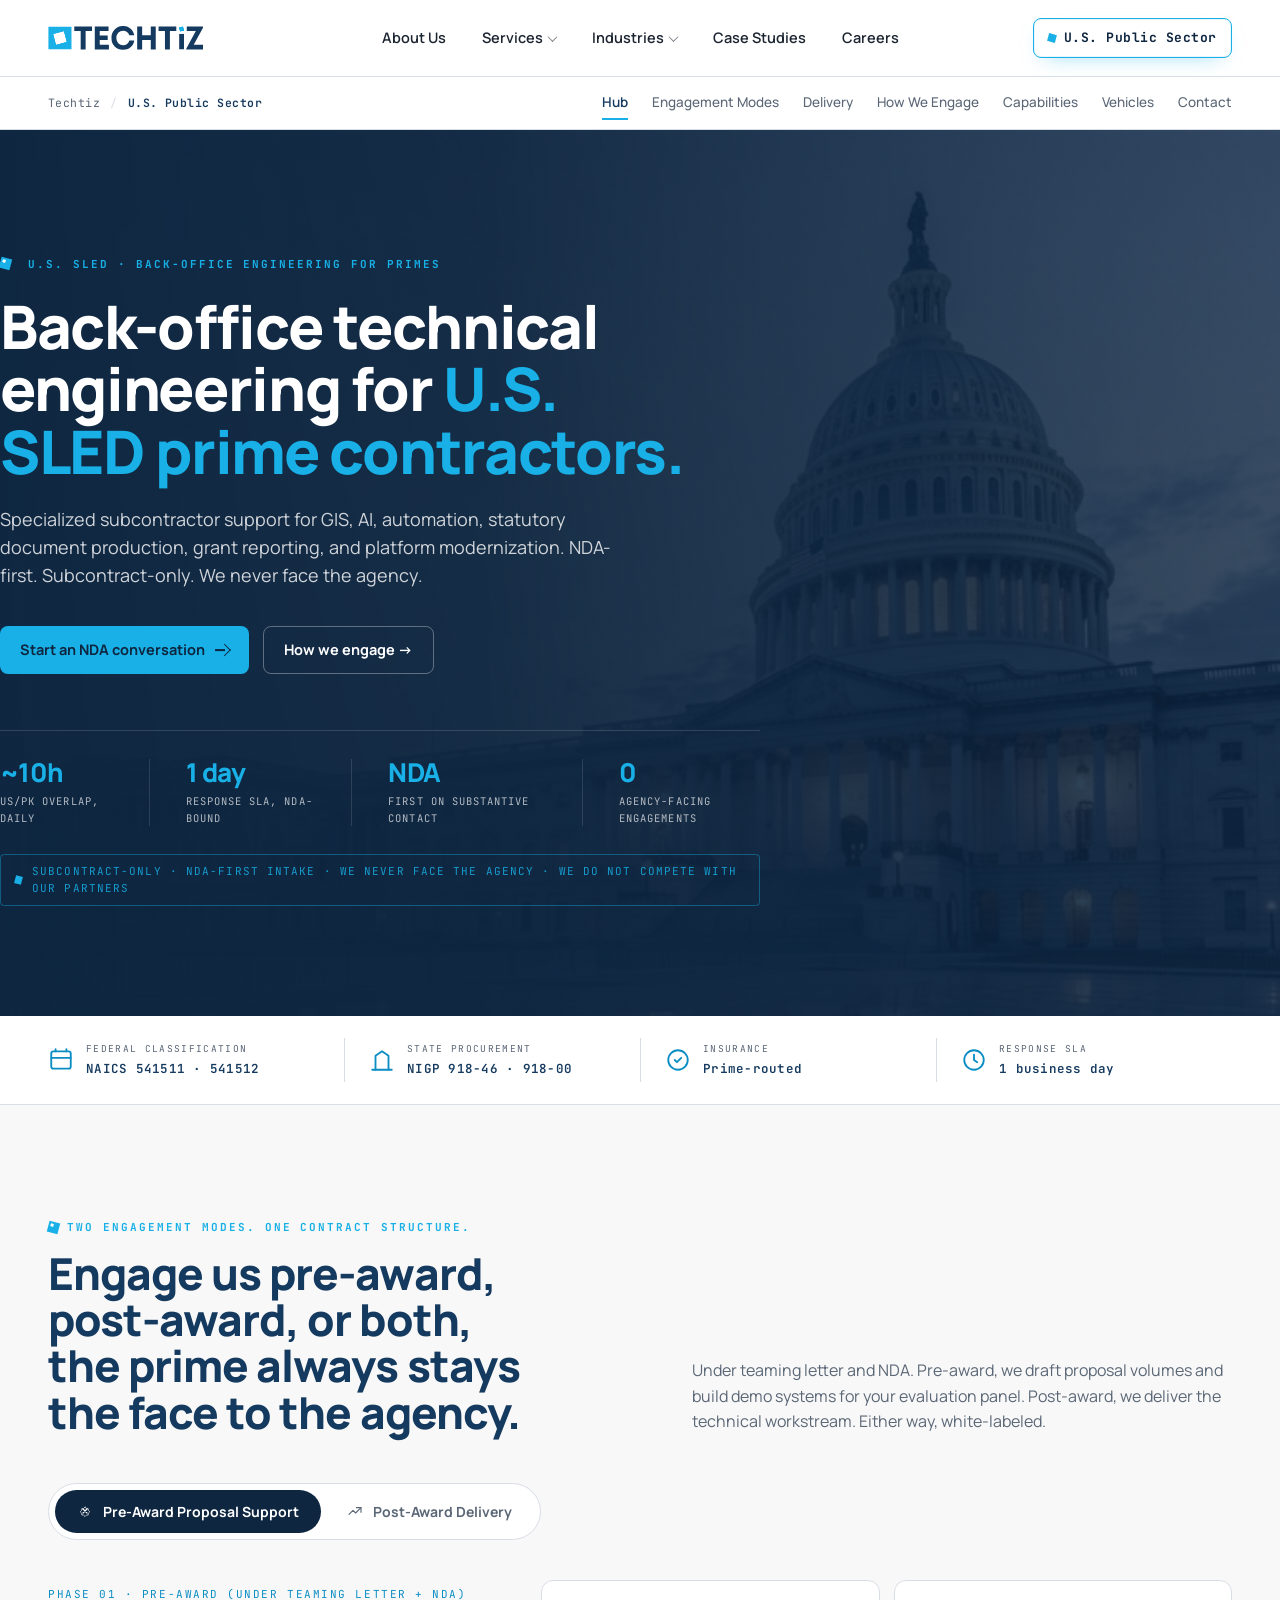
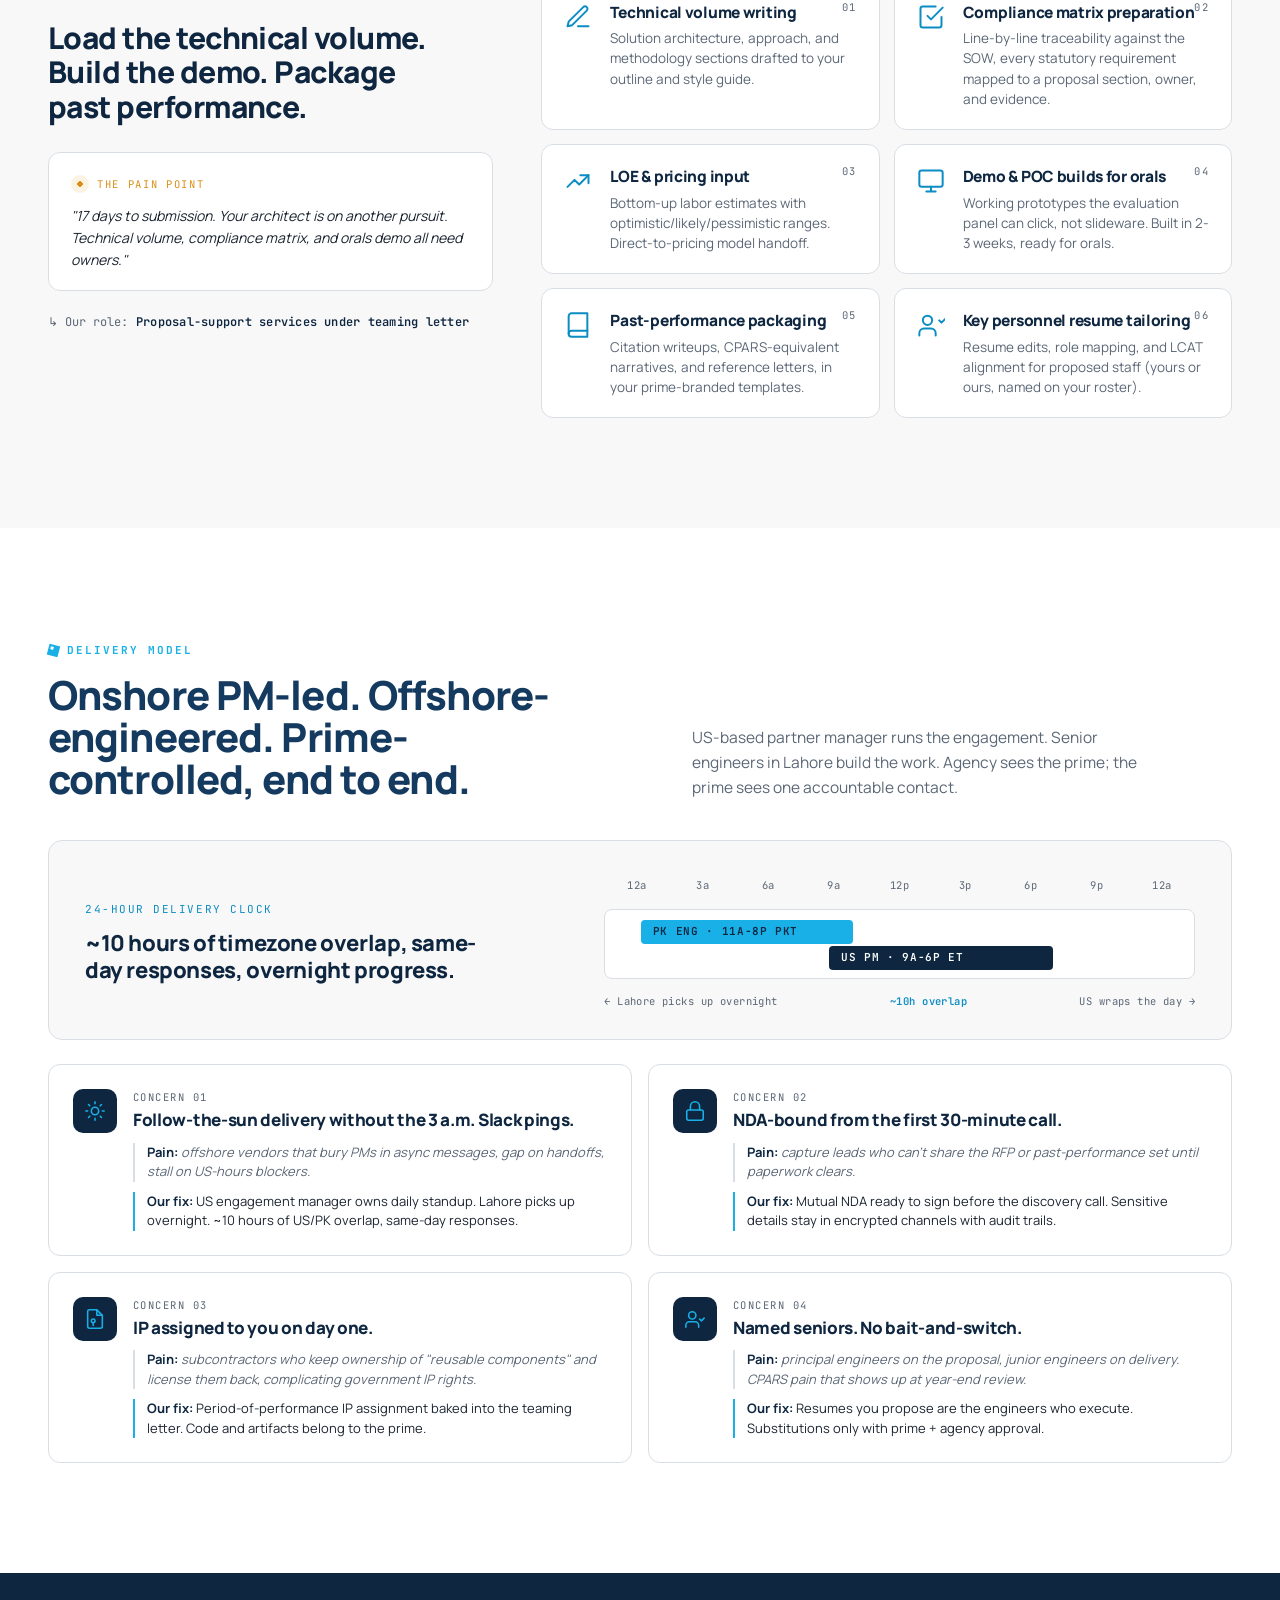
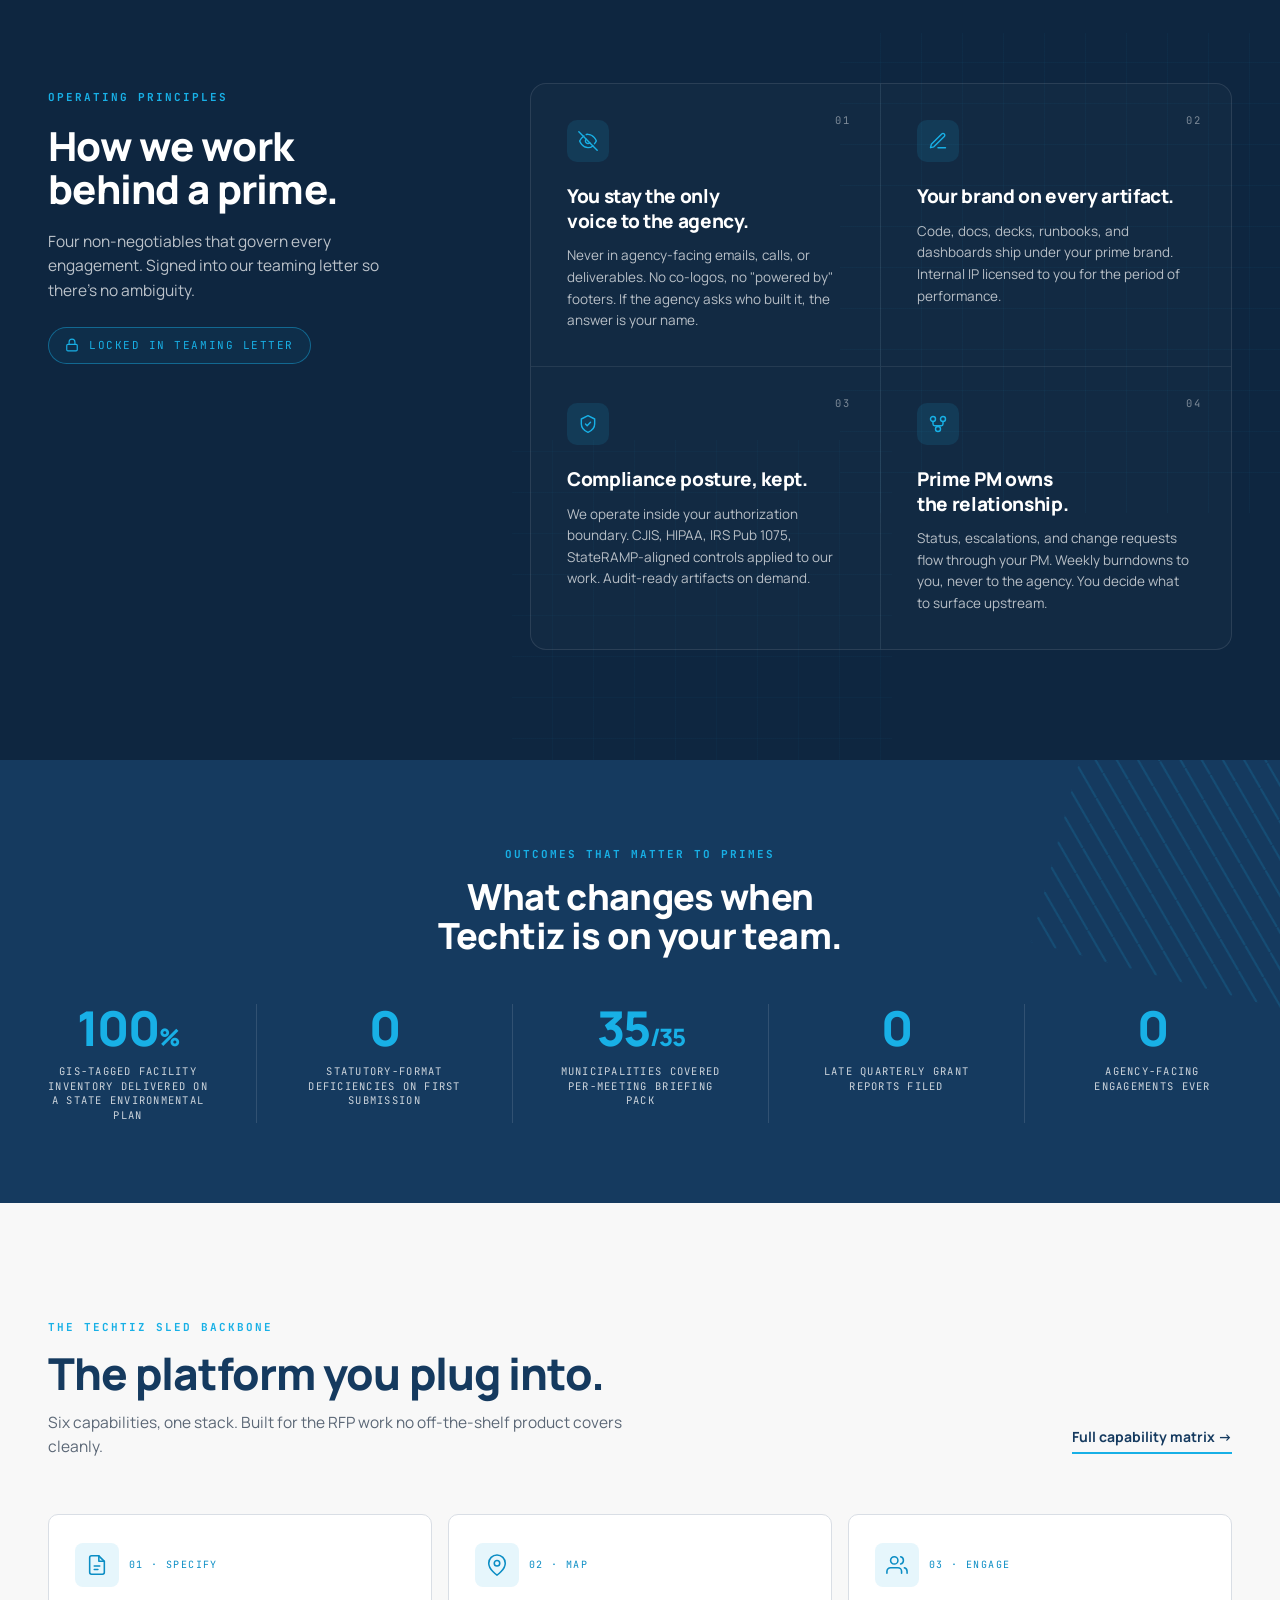
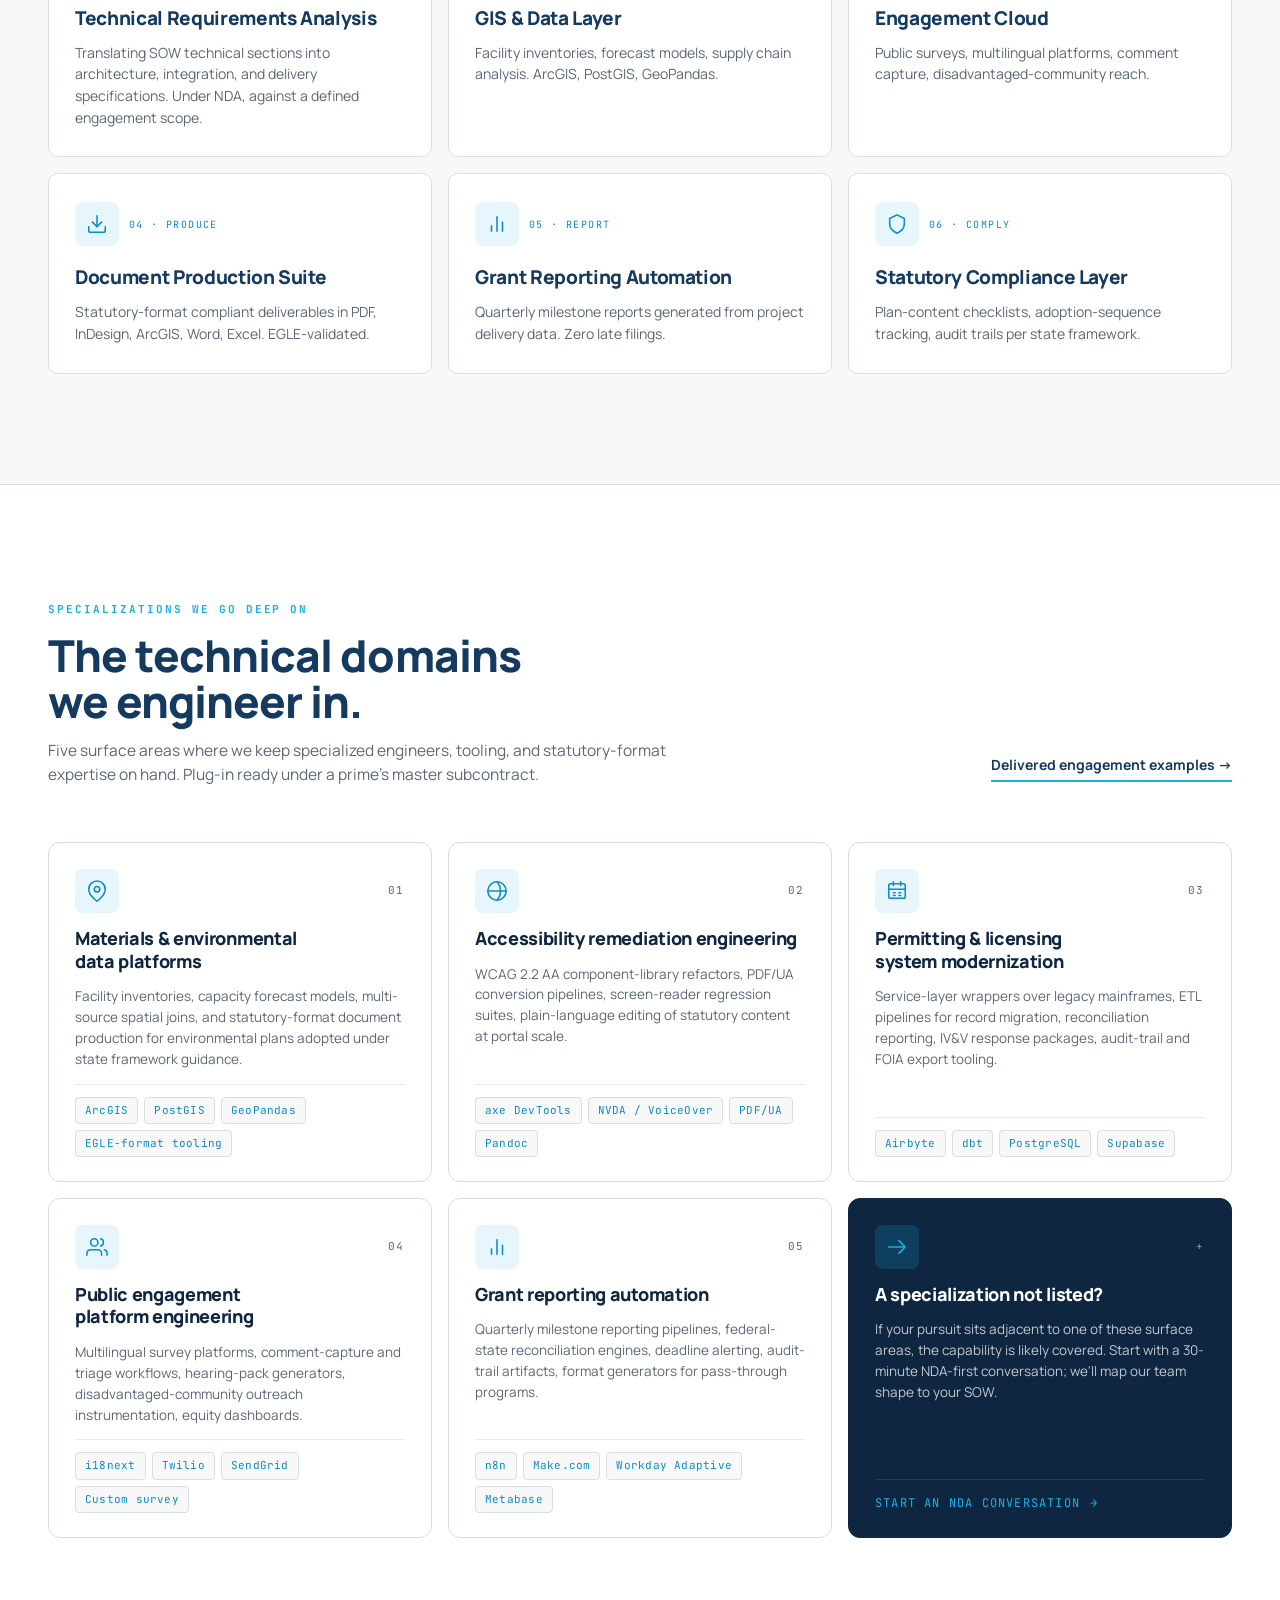
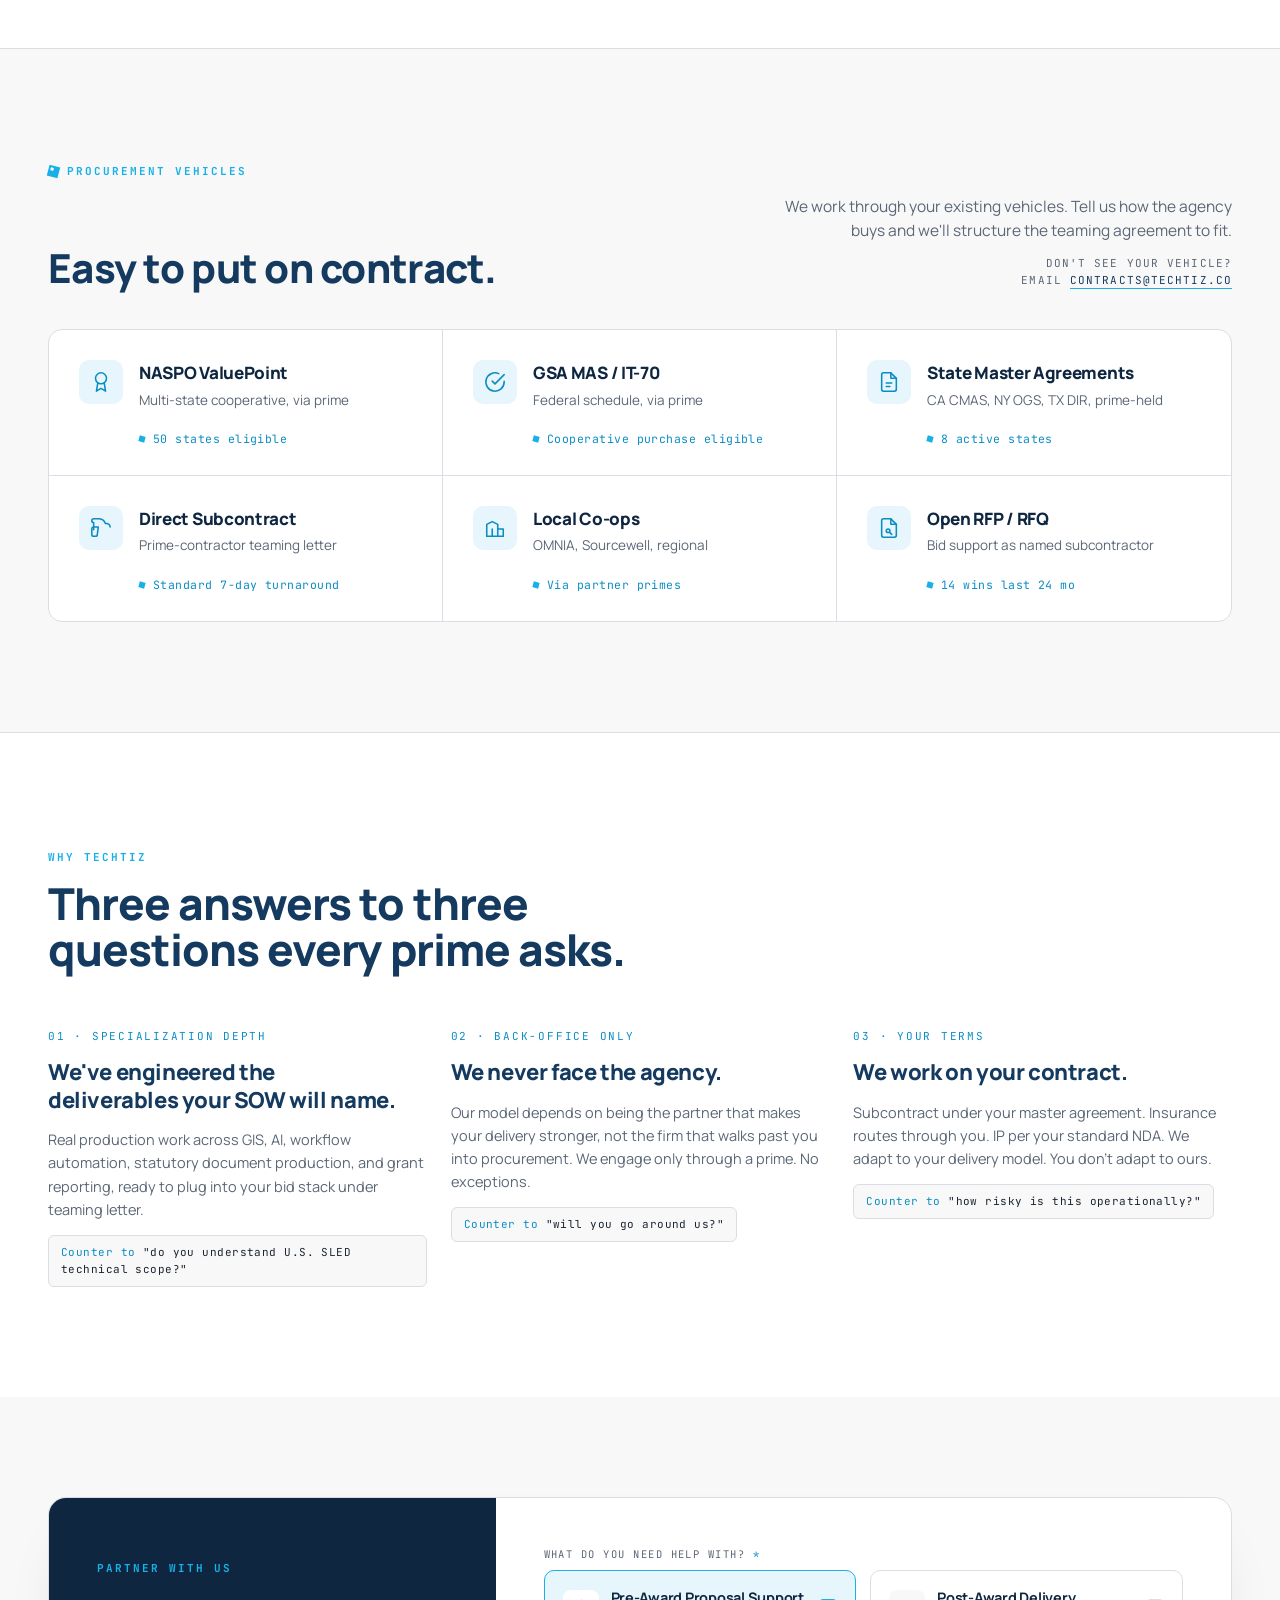
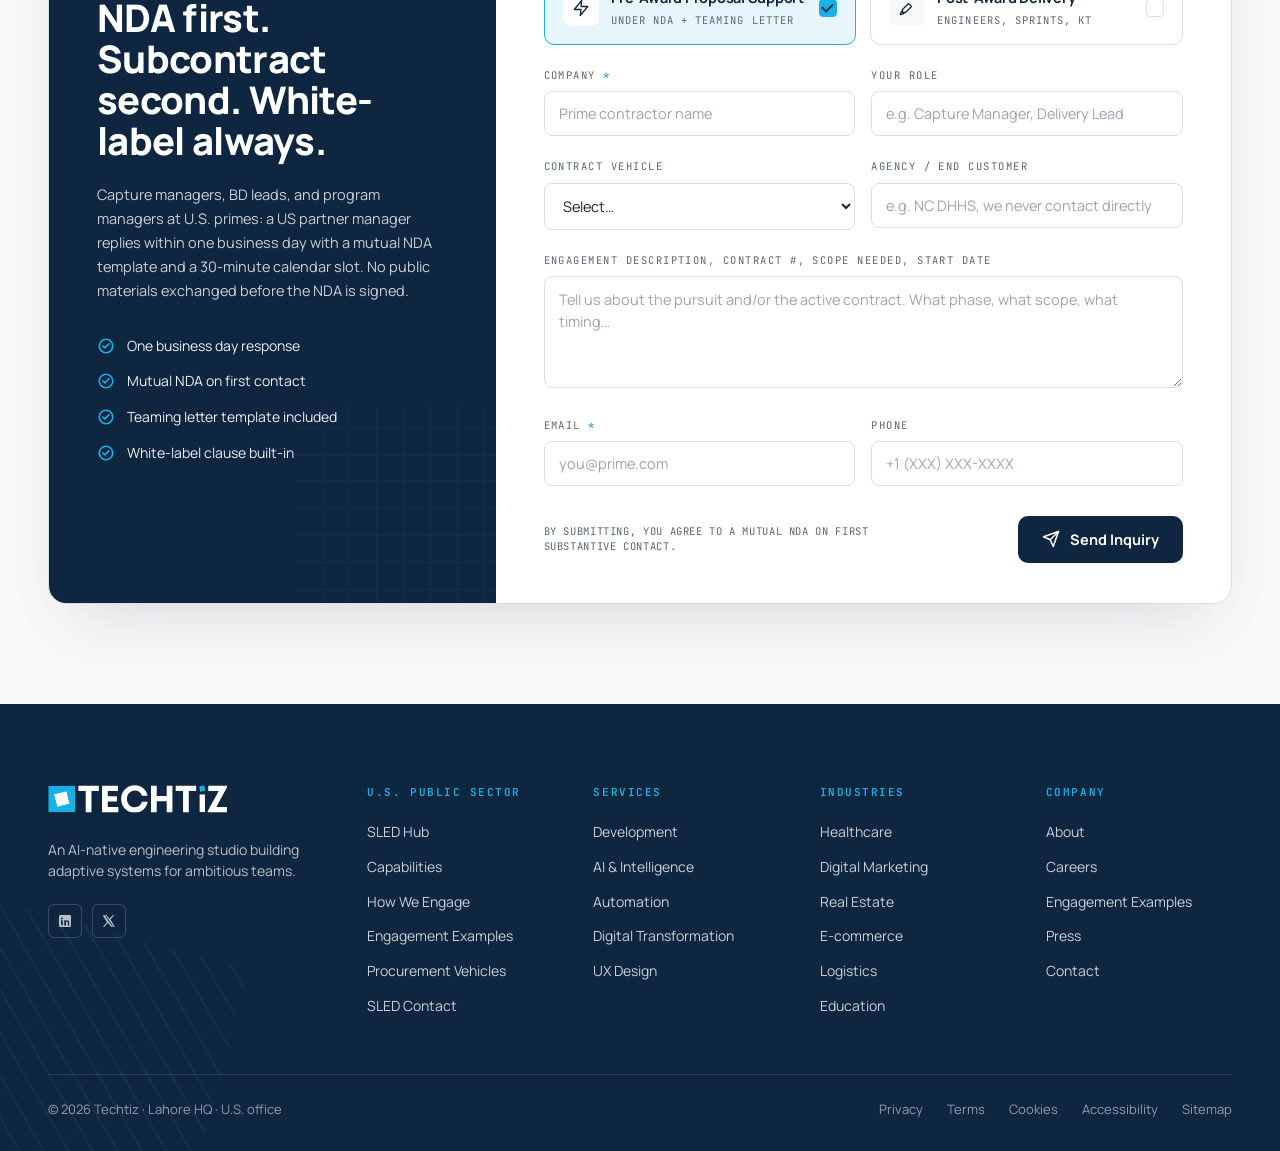
==== commit f6710570: "Update homepage and add how-we-engage page Co-Authored-By: Claude Sonnet 4.6 (1M context) <noreply@a" ====
--- a/us-sled/index.html
+++ b/us-sled/index.html
@@ -630,6 +630,97 @@
   transition: gap 200ms ease;
 }
 .see-all-link a:hover { gap: 16px; }
+
+/* ----- Specializations grid ----- */
+.spec-grid {
+  display: grid;
+  grid-template-columns: repeat(3, 1fr);
+  gap: 16px;
+}
+.spec-card {
+  background: var(--white);
+  border: 1px solid var(--line);
+  border-radius: 12px;
+  padding: 26px 26px 24px;
+  display: flex; flex-direction: column;
+  gap: 14px;
+  transition: transform 220ms ease, border-color 220ms ease, box-shadow 220ms ease;
+}
+.spec-card:hover {
+  transform: translateY(-2px);
+  border-color: #C2CCD9;
+  box-shadow: 0 18px 36px -18px rgba(21,58,95,0.16);
+}
+.spec-card .spec-head {
+  display: flex; justify-content: space-between; align-items: center;
+}
+.spec-card .spec-ic {
+  width: 44px; height: 44px;
+  border-radius: 8px;
+  background: var(--cyan-soft);
+  color: var(--cyan-strong);
+  display: grid; place-items: center;
+}
+.spec-card .spec-ic svg { width: 22px; height: 22px; }
+.spec-card .spec-num {
+  font-family: 'JetBrains Mono', monospace;
+  font-size: 11px;
+  letter-spacing: 0.14em;
+  color: var(--muted);
+  text-transform: uppercase;
+}
+.spec-card h3 {
+  font-size: 18px;
+  color: var(--yale-dark);
+  line-height: 1.25;
+}
+.spec-card p {
+  font-size: 13.5px;
+  color: var(--muted);
+  line-height: 1.55;
+}
+.spec-card .spec-tools {
+  display: flex; flex-wrap: wrap; gap: 6px;
+  padding-top: 12px;
+  border-top: 1px solid var(--line-soft);
+  margin-top: auto;
+}
+.spec-card .spec-tools span {
+  font-family: 'JetBrains Mono', monospace;
+  font-size: 11px;
+  color: var(--cyan-strong);
+  background: var(--seasalt);
+  border: 1px solid var(--line);
+  padding: 4px 9px;
+  border-radius: 4px;
+  letter-spacing: 0.02em;
+}
+.spec-card-cta {
+  background: var(--yale-dark);
+  border-color: var(--yale-dark);
+  color: var(--white);
+}
+.spec-card-cta:hover { border-color: var(--yale-dark); }
+.spec-card-cta .spec-ic-alt {
+  background: rgba(24,176,230,0.18);
+  color: var(--cyan);
+}
+.spec-card-cta .spec-num { color: rgba(255,255,255,0.5); }
+.spec-card-cta h3 { color: var(--white); }
+.spec-card-cta p { color: rgba(255,255,255,0.75); }
+.spec-card-cta .spec-link {
+  margin-top: auto;
+  font-family: 'JetBrains Mono', monospace;
+  font-size: 12px;
+  letter-spacing: 0.10em;
+  text-transform: uppercase;
+  color: var(--cyan);
+  display: inline-flex; align-items: center; gap: 10px;
+  padding-top: 14px;
+  border-top: 1px solid rgba(255,255,255,0.10);
+  transition: gap 200ms ease;
+}
+.spec-card-cta .spec-link:hover { gap: 16px; }
 
 /* ----- Easy to put on contract (procurement vehicles) ----- */
 .vehicles {
@@ -939,7 +1030,7 @@
 <!-- HEADER -->
 <header class="top">
   <div class="wrap nav">
-    <a href="../Homepage.html" class="brand-mark" aria-label="Techtiz home"><img src="../assets/logo.svg" alt="Techtiz" class="brand-logo" /></a>
+    <a href="../index.html" class="brand-mark" aria-label="Techtiz home"><img src="../assets/logo.svg" alt="Techtiz" class="brand-logo" /></a>
 
     <nav class="primary-nav" aria-label="Primary">
       <a href="#" class="nav-link">About Us</a>
@@ -1035,17 +1126,17 @@
 <div class="subnav">
   <div class="wrap subnav-inner">
     <div class="crumbs">
-      <a href="../Homepage.html">Techtiz</a>
+      <a href="../index.html">Techtiz</a>
       <span class="sep">/</span>
       <span class="here">U.S. Public Sector</span>
     </div>
     <div class="sub-links" data-spy>
       <a href="#top" data-spy-id="top" class="on">Hub</a>
-      <a href="#two-stages" data-spy-id="two-stages">For Primes</a>
+      <a href="#two-stages" data-spy-id="two-stages">Engagement Modes</a>
       <a href="#onshore" data-spy-id="onshore">Delivery</a>
+      <a href="how-we-engage.html">How We Engage</a>
+      <a href="capabilities.html">Capabilities</a>
       <a href="#vehicles" data-spy-id="vehicles">Vehicles</a>
-      <a href="capabilities.html">Capabilities</a>
-      <a href="case-studies.html">Case Studies</a>
       <a href="contact.html">Contact</a>
     </div>
   </div>
@@ -1070,12 +1161,12 @@
   <div class="wrap inner">
     <div class="lead">
       <span class="eyebrow"><span class="gl"></span> U.S. SLED · Back-office engineering for primes</span>
-      <h1>Decode the RFP. <span class="accent">Build the backbone.</span><br/>Quietly behind your brand.</h1>
-      <p class="body">Back-office engineering for U.S. primes. RFP decode and technical delivery, white-labeled. We never face the agency.</p>
+      <h1>Back-office technical engineering for <span class="accent">U.S. SLED prime contractors.</span></h1>
+      <p class="body">Specialized subcontractor support for GIS, AI, automation, statutory document production, grant reporting, and platform modernization. NDA-first. Subcontract-only. We never face the agency.</p>
 
       <div class="cta-row">
-        <a href="#inquiry" class="cta">Send us an RFP to decode <span class="arr"></span></a>
-        <a href="case-studies.html" class="btn-ghost-dark">See the decodes →</a>
+        <a href="contact.html" class="cta">Start an NDA conversation <span class="arr"></span></a>
+        <a href="how-we-engage.html" class="btn-ghost-dark">How we engage →</a>
       </div>
 
       <div class="quick-stats">
@@ -1088,8 +1179,8 @@
           <div class="l">Response SLA, NDA-bound</div>
         </div>
         <div class="qs">
-          <div class="n">21</div>
-          <div class="l">RFPs decoded · 5 families</div>
+          <div class="n">NDA</div>
+          <div class="l">First on substantive contact</div>
         </div>
         <div class="qs">
           <div class="n">0</div>
@@ -1099,7 +1190,7 @@
 
       <div class="disclaimer" style="margin-top: 28px;">
         <span class="tsq"></span>
-        Back-office only · We never face the agency · We do not compete with our partners
+        Subcontract-only · NDA-first intake · We never face the agency · We do not compete with our partners
       </div>
     </div>
   </div>
@@ -1133,8 +1224,8 @@
       <div class="trust-item">
         <div class="ti-icon"><svg viewBox="0 0 24 24" fill="none" stroke="currentColor" stroke-width="1.7" stroke-linecap="round" stroke-linejoin="round"><circle cx="12" cy="12" r="9"></circle><path d="M12 7 v5 l3 2"></path></svg></div>
         <div class="ti-body">
-          <span class="ti-l">Decode SLA</span>
-          <span class="ti-v">5 business days</span>
+          <span class="ti-l">Response SLA</span>
+          <span class="ti-v">1 business day</span>
         </div>
       </div>
     </div>
@@ -1144,16 +1235,16 @@
 <!-- TWO STAGES · ONE PARTNER -->
 <section class="block two-stages" id="two-stages" data-screen-label="02 Two stages">
   <div class="wrap">
-    <span class="eyebrow" style="margin-bottom: 14px; display: inline-flex; align-items: center;"><span class="gl"></span> TWO PHASES. ONE PARTNER.</span>
+    <span class="eyebrow" style="margin-bottom: 14px; display: inline-flex; align-items: center;"><span class="gl"></span> Two engagement modes. One contract structure.</span>
     <div class="ts-header">
       <h2>Engage us pre-award, post-award, or both, the prime always stays the face to the agency.</h2>
-      <p class="sub">Primes plug us in pre-award to decode the RFP, post-award to deliver, or both. We work behind your brand, on your tools, under your PM.</p>
+      <p class="sub">Under teaming letter and NDA. Pre-award, we draft proposal volumes and build demo systems for your evaluation panel. Post-award, we deliver the technical workstream. Either way, white-labeled.</p>
     </div>
 
     <div class="toggle-pill" role="tablist">
       <button class="on" data-stage="pre" role="tab" aria-selected="true">
         <svg class="ic" viewBox="0 0 24 24" fill="none" stroke="currentColor" stroke-width="1.7" stroke-linecap="round" stroke-linejoin="round"><path d="M12 2 L8 6 H4 v4 L0 14 l4 4 v4 h4 l4 4 4 -4 h4 v-4 l4 -4 -4 -4 V6 h-4 z" transform="scale(0.6) translate(8 8)"></path><path d="M9 9 l6 6 M15 9 l-6 6"></path></svg>
-        Pre-Award Support
+        Pre-Award Proposal Support
       </button>
       <button data-stage="post" role="tab" aria-selected="false">
         <svg class="ic" viewBox="0 0 24 24" fill="none" stroke="currentColor" stroke-width="1.7" stroke-linecap="round" stroke-linejoin="round"><polyline points="3 17 9 11 13 15 21 7"></polyline><polyline points="14 7 21 7 21 14"></polyline></svg>
@@ -1164,14 +1255,14 @@
     <!-- PRE-BID PANEL -->
     <div class="stage-panel show" data-panel="pre">
       <div class="stage-side">
-        <div class="stage-tag">Phase 01 · Pre-Award</div>
-        <h3>Decode the RFP and load the technical volume.</h3>
+        <div class="stage-tag">Phase 01 · Pre-Award (under teaming letter + NDA)</div>
+        <h3>Load the technical volume. Build the demo. Package past performance.</h3>
 
         <div class="pain-card">
           <div class="pain-label">The Pain Point</div>
           <p>"17 days to submission. Your architect is on another pursuit. Technical volume, compliance matrix, and orals demo all need owners."</p>
         </div>
-        <div class="role-line">↳ Our role: <strong>Back-office decode &amp; technical-volume support</strong></div>
+        <div class="role-line">↳ Our role: <strong>Proposal-support services under teaming letter</strong></div>
       </div>
 
       <div class="svc-grid">
@@ -1187,8 +1278,8 @@
           <span class="nu">02</span>
           <div class="ic"><svg viewBox="0 0 24 24" fill="none" stroke="currentColor" stroke-width="1.7" stroke-linecap="round" stroke-linejoin="round"><polyline points="9 11 12 14 22 4"></polyline><path d="M21 12v7a2 2 0 0 1-2 2H5a2 2 0 0 1-2-2V5a2 2 0 0 1 2-2h11"></path></svg></div>
           <div class="body">
-            <h4>Compliance matrix prep</h4>
-            <p>Line-by-line traceability against the SOW, every requirement mapped to a proposal section, owner, and evidence.</p>
+            <h4>Compliance matrix preparation</h4>
+            <p>Line-by-line traceability against the SOW, every statutory requirement mapped to a proposal section, owner, and evidence.</p>
           </div>
         </div>
         <div class="svc-card">
@@ -1420,16 +1511,12 @@
     </div>
     <div class="stats">
       <div class="stat">
-        <div class="n">5 <span class="small">days</span></div>
-        <div class="l">RFP decode turnaround</div>
-      </div>
-      <div class="stat">
         <div class="n">100<span class="small">%</span></div>
-        <div class="l">GIS-tagged facility inventory · Bay County MMP</div>
+        <div class="l">GIS-tagged facility inventory delivered on a state environmental plan</div>
       </div>
       <div class="stat">
         <div class="n">0</div>
-        <div class="l">EGLE format deficiencies on first submission</div>
+        <div class="l">Statutory-format deficiencies on first submission</div>
       </div>
       <div class="stat">
         <div class="n">35<span class="small">/35</span></div>
@@ -1438,6 +1525,10 @@
       <div class="stat">
         <div class="n">0</div>
         <div class="l">Late quarterly grant reports filed</div>
+      </div>
+      <div class="stat">
+        <div class="n">0</div>
+        <div class="l">Agency-facing engagements ever</div>
       </div>
     </div>
   </div>
@@ -1459,10 +1550,10 @@
       <a class="cap-card backbone-card" href="capabilities.html">
         <div class="icon-badge">
           <div class="icon"><svg viewBox="0 0 24 24" fill="none" stroke="currentColor" stroke-width="1.7" stroke-linecap="round" stroke-linejoin="round"><path d="M14 2 H6 a2 2 0 0 0 -2 2 v16 a2 2 0 0 0 2 2 h12 a2 2 0 0 0 2 -2 V8 z"></path><path d="M14 2 v6 h6"></path><path d="M9 13 h6 M9 17 h4"></path></svg></div>
-          <span class="badge-no">01 · Decode</span>
-        </div>
-        <h3>RFP Decode Engine</h3>
-        <p>Strategic analysis of evaluation criteria, statutory traps, and timeline realities. Five-day turnaround.</p>
+          <span class="badge-no">01 · Specify</span>
+        </div>
+        <h3>Technical Requirements Analysis</h3>
+        <p>Translating SOW technical sections into architecture, integration, and delivery specifications. Under NDA, against a defined engagement scope.</p>
       </a>
       <a class="cap-card backbone-card" href="capabilities.html">
         <div class="icon-badge">
@@ -1508,52 +1599,78 @@
   </div>
 </section>
 
-<!-- RECENT RFPS -->
-<section class="block" style="background: var(--white); border-top: 1px solid var(--line); border-bottom: 1px solid var(--line);" data-screen-label="07 Recent RFPs">
+<!-- SPECIALIZATIONS -->
+<section class="block" style="background: var(--white); border-top: 1px solid var(--line); border-bottom: 1px solid var(--line);" data-screen-label="07 Specializations">
   <div class="wrap">
     <div class="block-head">
       <div class="left">
-        <span class="eyebrow">Recent RFPs we've decoded</span>
-        <h2>The evidence is the analysis.</h2>
-        <p class="sub">Six decodes published across four RFP families. Each one a permanent capability artifact.</p>
-      </div>
-      <div class="right"><a href="case-studies.html">All case studies →</a></div>
-    </div>
-
-    <div class="rfp-grid">
-      <a class="rfp-card" href="case-study-2026-08.html">
-        <span class="status decoded">Decoded</span>
-        <div class="seal"><svg viewBox="0 0 24 24" fill="none" stroke="currentColor" stroke-width="1.5"><path d="M12 2 L4 6 v6 c0 4 3.5 8 8 10 c4.5 -2 8 -6 8 -10 V6 z"></path></svg></div>
-        <div class="rfp-num">RFP 2026-08</div>
-        <div class="rfp-title">Professional Consulting Services for Bay County Materials Management Plan</div>
-        <div class="rfp-meta"><span>Michigan</span><span>MMP</span><span>$390K to $620K</span></div>
-        <div class="rfp-hook">"Why fee-priced bids systematically lose this RFP."</div>
-        <span class="rfp-link">Read the decode</span>
-      </a>
-
-      <a class="rfp-card" href="case-studies.html">
-        <span class="status decoded">Decoded</span>
-        <div class="seal"><svg viewBox="0 0 24 24" fill="none" stroke="currentColor" stroke-width="1.5"><path d="M3 21 h18"></path><path d="M6 21 V8 l6 -4 l6 4 v13"></path></svg></div>
-        <div class="rfp-num">RFP 2025-31</div>
-        <div class="rfp-title">Statewide Digital Service Modernization &amp; WCAG 2.2 AA Conformance</div>
-        <div class="rfp-meta"><span>Oregon</span><span>WCAG</span><span>$1.2M to $1.8M</span></div>
-        <div class="rfp-hook">"Six accessibility traps that disqualify late-stage bids."</div>
-        <span class="rfp-link">Read the decode</span>
-      </a>
-
-      <a class="rfp-card" href="case-studies.html">
-        <span class="status decoded">Decoded</span>
-        <div class="seal"><svg viewBox="0 0 24 24" fill="none" stroke="currentColor" stroke-width="1.5"><circle cx="12" cy="12" r="9"></circle><path d="M3 12 h18 M12 3 a14 14 0 0 1 0 18"></path></svg></div>
-        <div class="rfp-num">RFP 2026-12</div>
-        <div class="rfp-title">Statewide Permitting Platform Modernization · Phase 2</div>
-        <div class="rfp-meta"><span>Colorado</span><span>Permitting</span><span>$2.4M to $3.1M</span></div>
-        <div class="rfp-hook">"How a 12-week pilot beats a 9-month RFP build-out."</div>
-        <span class="rfp-link">Read the analysis</span>
-      </a>
-    </div>
-
-    <div class="see-all-link">
-      <a href="case-studies.html">See all 6 decoded RFPs and our delivered engagements →</a>
+        <span class="eyebrow">Specializations we go deep on</span>
+        <h2>The technical domains we engineer in.</h2>
+        <p class="sub">Five surface areas where we keep specialized engineers, tooling, and statutory-format expertise on hand. Plug-in ready under a prime's master subcontract.</p>
+      </div>
+      <div class="right"><a href="case-studies.html">Delivered engagement examples →</a></div>
+    </div>
+
+    <div class="spec-grid">
+      <article class="spec-card">
+        <div class="spec-head">
+          <div class="spec-ic"><svg viewBox="0 0 24 24" fill="none" stroke="currentColor" stroke-width="1.7" stroke-linecap="round" stroke-linejoin="round"><path d="M21 10 c0 7 -9 13 -9 13 s-9 -6 -9 -13 a9 9 0 0 1 18 0 z"></path><circle cx="12" cy="10" r="3"></circle></svg></div>
+          <span class="spec-num">01</span>
+        </div>
+        <h3>Materials &amp; environmental data platforms</h3>
+        <p>Facility inventories, capacity forecast models, multi-source spatial joins, and statutory-format document production for environmental plans adopted under state framework guidance.</p>
+        <div class="spec-tools"><span>ArcGIS</span><span>PostGIS</span><span>GeoPandas</span><span>EGLE-format tooling</span></div>
+      </article>
+
+      <article class="spec-card">
+        <div class="spec-head">
+          <div class="spec-ic"><svg viewBox="0 0 24 24" fill="none" stroke="currentColor" stroke-width="1.7" stroke-linecap="round" stroke-linejoin="round"><circle cx="12" cy="12" r="10"></circle><path d="M2 12 h20 M12 2 a15 15 0 0 1 0 20"></path></svg></div>
+          <span class="spec-num">02</span>
+        </div>
+        <h3>Accessibility remediation engineering</h3>
+        <p>WCAG 2.2 AA component-library refactors, PDF/UA conversion pipelines, screen-reader regression suites, plain-language editing of statutory content at portal scale.</p>
+        <div class="spec-tools"><span>axe DevTools</span><span>NVDA / VoiceOver</span><span>PDF/UA</span><span>Pandoc</span></div>
+      </article>
+
+      <article class="spec-card">
+        <div class="spec-head">
+          <div class="spec-ic"><svg viewBox="0 0 24 24" fill="none" stroke="currentColor" stroke-width="1.7" stroke-linecap="round" stroke-linejoin="round"><rect x="3" y="4" width="18" height="16" rx="2"></rect><path d="M16 2 v4 M8 2 v4 M3 10 h18"></path><path d="M8 14 h2 M14 14 h2 M8 17 h2 M14 17 h2"></path></svg></div>
+          <span class="spec-num">03</span>
+        </div>
+        <h3>Permitting &amp; licensing system modernization</h3>
+        <p>Service-layer wrappers over legacy mainframes, ETL pipelines for record migration, reconciliation reporting, IV&amp;V response packages, audit-trail and FOIA export tooling.</p>
+        <div class="spec-tools"><span>Airbyte</span><span>dbt</span><span>PostgreSQL</span><span>Supabase</span></div>
+      </article>
+
+      <article class="spec-card">
+        <div class="spec-head">
+          <div class="spec-ic"><svg viewBox="0 0 24 24" fill="none" stroke="currentColor" stroke-width="1.7" stroke-linecap="round" stroke-linejoin="round"><path d="M17 21 v-2 a4 4 0 0 0 -4 -4 H5 a4 4 0 0 0 -4 4 v2\"></path><circle cx="9" cy="7" r="4"></circle><path d="M23 21 v-2 a4 4 0 0 0 -3 -3.87"></path><path d="M16 3.13 a4 4 0 0 1 0 7.75"></path></svg></div>
+          <span class="spec-num">04</span>
+        </div>
+        <h3>Public engagement platform engineering</h3>
+        <p>Multilingual survey platforms, comment-capture and triage workflows, hearing-pack generators, disadvantaged-community outreach instrumentation, equity dashboards.</p>
+        <div class="spec-tools"><span>i18next</span><span>Twilio</span><span>SendGrid</span><span>Custom survey</span></div>
+      </article>
+
+      <article class="spec-card">
+        <div class="spec-head">
+          <div class="spec-ic"><svg viewBox="0 0 24 24" fill="none" stroke="currentColor" stroke-width="1.7" stroke-linecap="round" stroke-linejoin="round"><line x1="18" y1="20" x2="18" y2="10"></line><line x1="12" y1="20" x2="12" y2="4"></line><line x1="6" y1="20" x2="6" y2="14"></line></svg></div>
+          <span class="spec-num">05</span>
+        </div>
+        <h3>Grant reporting automation</h3>
+        <p>Quarterly milestone reporting pipelines, federal-state reconciliation engines, deadline alerting, audit-trail artifacts, format generators for pass-through programs.</p>
+        <div class="spec-tools"><span>n8n</span><span>Make.com</span><span>Workday Adaptive</span><span>Metabase</span></div>
+      </article>
+
+      <article class="spec-card spec-card-cta">
+        <div class="spec-head">
+          <div class="spec-ic spec-ic-alt"><svg viewBox="0 0 24 24" fill="none" stroke="currentColor" stroke-width="1.7" stroke-linecap="round" stroke-linejoin="round"><path d="M3 12 h18 M14 5 l7 7 -7 7"></path></svg></div>
+          <span class="spec-num">+</span>
+        </div>
+        <h3>A specialization not listed?</h3>
+        <p>If your pursuit sits adjacent to one of these surface areas, the capability is likely covered. Start with a 30-minute NDA-first conversation; we'll map our team shape to your SOW.</p>
+        <a class="spec-link" href="contact.html">Start an NDA conversation <span>→</span></a>
+      </article>
     </div>
   </div>
 </section>
@@ -1635,10 +1752,10 @@
 
     <div class="why-grid">
       <div class="why-card">
-        <div class="num">01 · Pattern recognition</div>
-        <h3>We've read the RFPs in your pipeline.</h3>
-        <p>Not one RFP in one family. We've decoded 21 across five families. The patterns evaluation committees weight become legible only across the category.</p>
-        <div class="counter"><em>Counter to</em> "do you understand U.S. SLED?"</div>
+        <div class="num">01 · Specialization depth</div>
+        <h3>We've engineered the deliverables your SOW will name.</h3>
+        <p>Real production work across GIS, AI, workflow automation, statutory document production, and grant reporting, ready to plug into your bid stack under teaming letter.</p>
+        <div class="counter"><em>Counter to</em> "do you understand U.S. SLED technical scope?"</div>
       </div>
 
       <div class="why-card">
@@ -1664,8 +1781,8 @@
     <div class="inquiry-shell">
       <aside class="inquiry-left">
         <span class="eyebrow">Partner with us</span>
-        <h2>Decode it. Deliver it. Quietly.</h2>
-        <p>21 days from submission or 21 days from kickoff, tell us where you need back-office engineering. A US partner manager replies within one business day with draft scope and teaming letter.</p>
+        <h2>NDA first. Subcontract second. White-label always.</h2>
+        <p>Capture managers, BD leads, and program managers at U.S. primes: a US partner manager replies within one business day with a mutual NDA template and a 30-minute calendar slot. No public materials exchanged before the NDA is signed.</p>
         <ul>
           <li><svg viewBox="0 0 24 24" fill="none" stroke="currentColor" stroke-width="2.2" stroke-linecap="round" stroke-linejoin="round"><circle cx="12" cy="12" r="9"></circle><path d="M8 12 l2.5 2.5 L16 9"></path></svg> One business day response</li>
           <li><svg viewBox="0 0 24 24" fill="none" stroke="currentColor" stroke-width="2.2" stroke-linecap="round" stroke-linejoin="round"><circle cx="12" cy="12" r="9"></circle><path d="M8 12 l2.5 2.5 L16 9"></path></svg> Mutual NDA on first contact</li>
@@ -1681,8 +1798,8 @@
             <div class="need-card on" data-need="pre">
               <div class="ic"><svg viewBox="0 0 24 24" fill="none" stroke="currentColor" stroke-width="1.7" stroke-linecap="round" stroke-linejoin="round"><polygon points="13 2 3 14 12 14 11 22 21 10 12 10 13 2"></polygon></svg></div>
               <div class="body">
-                <h5>Pre-Award Support</h5>
-                <p>Decode, writing, demos</p>
+                <h5>Pre-Award Proposal Support</h5>
+                <p>Under NDA + teaming letter</p>
               </div>
               <div class="check"></div>
             </div>
@@ -1763,7 +1880,7 @@
   <div class="wrap">
     <div class="cols">
       <div class="brand-foot">
-        <a href="../Homepage.html" class="brand-mark"><img src="../assets/logo-light.svg" alt="Techtiz" class="brand-logo" /></a>
+        <a href="../index.html" class="brand-mark"><img src="../assets/logo-light.svg" alt="Techtiz" class="brand-logo" /></a>
         <p>An AI-native engineering studio building adaptive systems for ambitious teams.</p>
         <div class="socials">
           <a href="#" aria-label="LinkedIn"><svg width="16" height="16" viewBox="0 0 24 24" fill="currentColor"><path d="M19 3a2 2 0 0 1 2 2v14a2 2 0 0 1-2 2H5a2 2 0 0 1-2-2V5a2 2 0 0 1 2-2h14M8.6 18.3v-7.6H6.07v7.6H8.6m-1.27-8.67a1.45 1.45 0 0 0 1.45-1.45A1.45 1.45 0 0 0 7.33 6.7a1.46 1.46 0 0 0-1.46 1.46 1.46 1.46 0 0 0 1.46 1.45m11 8.67v-4.18c0-2.2-1.18-3.22-2.76-3.22a2.38 2.38 0 0 0-2.16 1.19v-1.02h-2.45v7.6h2.53v-4.22c0-1.12.43-1.78 1.39-1.78s1.4.62 1.4 1.78v4.22h2.55z"></path></svg></a>
@@ -1775,9 +1892,9 @@
         <ul>
           <li><a href="index.html">SLED Hub</a></li>
           <li><a href="capabilities.html">Capabilities</a></li>
-          <li><a href="case-studies.html">Case Studies</a></li>
+          <li><a href="how-we-engage.html">How We Engage</a></li>
+          <li><a href="case-studies.html">Engagement Examples</a></li>
           <li><a href="#vehicles">Procurement Vehicles</a></li>
-          <li><a href="#two-stages">For Primes</a></li>
           <li><a href="contact.html">SLED Contact</a></li>
         </ul>
       </div>
@@ -1807,7 +1924,7 @@
         <ul>
           <li><a href="#">About</a></li>
           <li><a href="#">Careers</a></li>
-          <li><a href="case-studies.html">Case Studies</a></li>
+          <li><a href="case-studies.html">Engagement Examples</a></li>
           <li><a href="#">Press</a></li>
           <li><a href="contact.html">Contact</a></li>
         </ul>
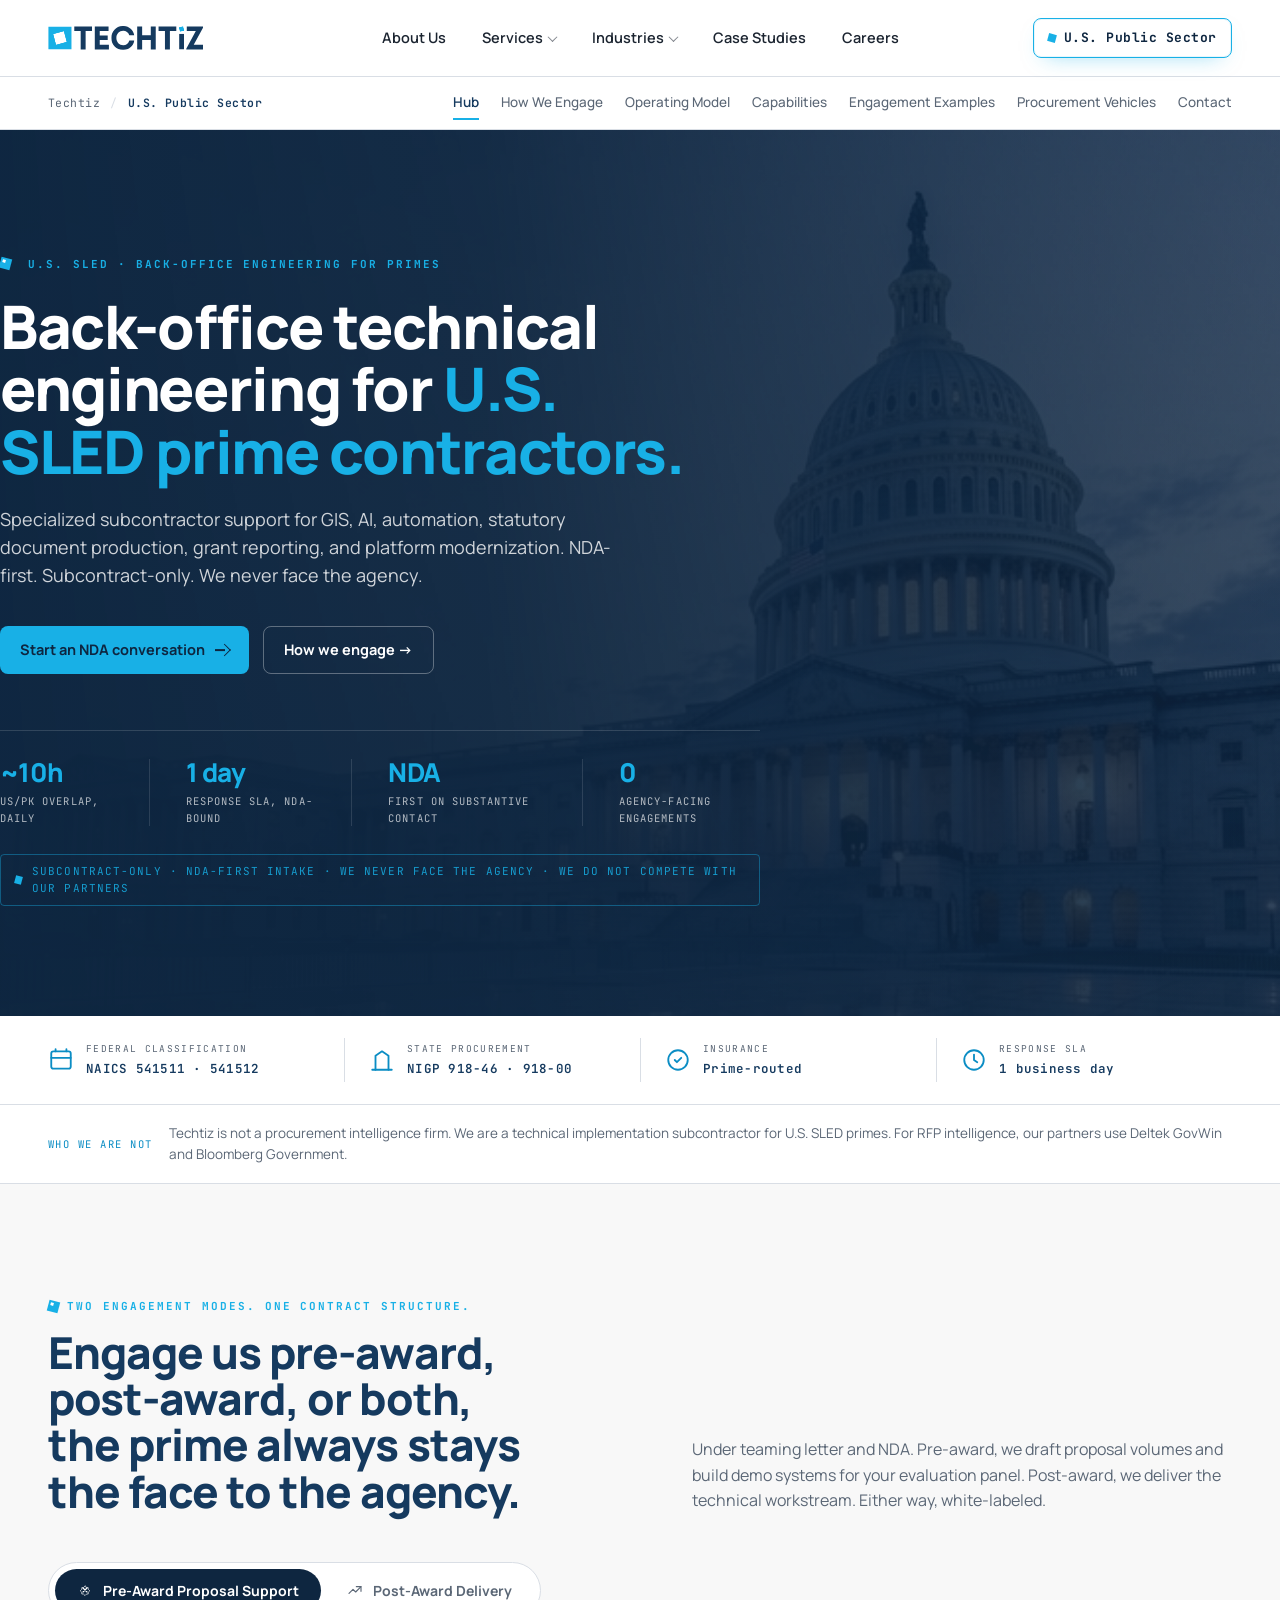
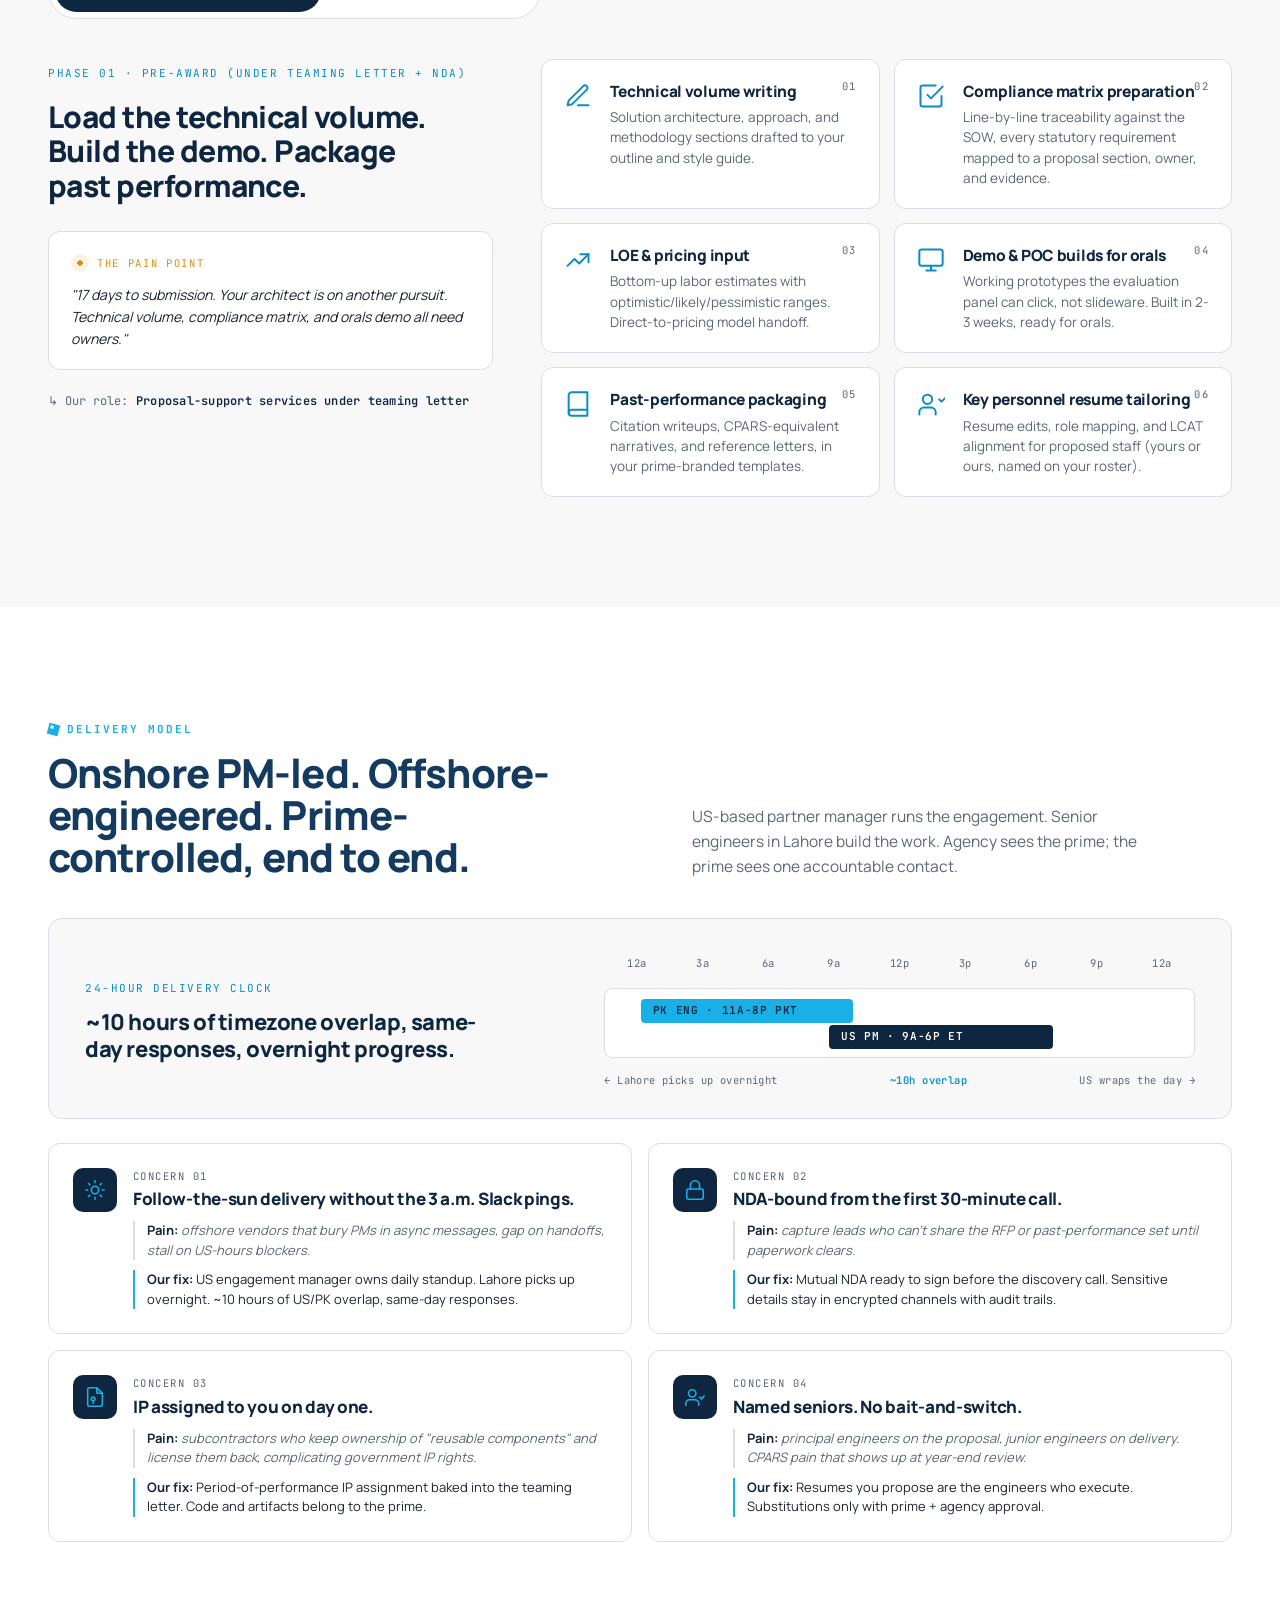
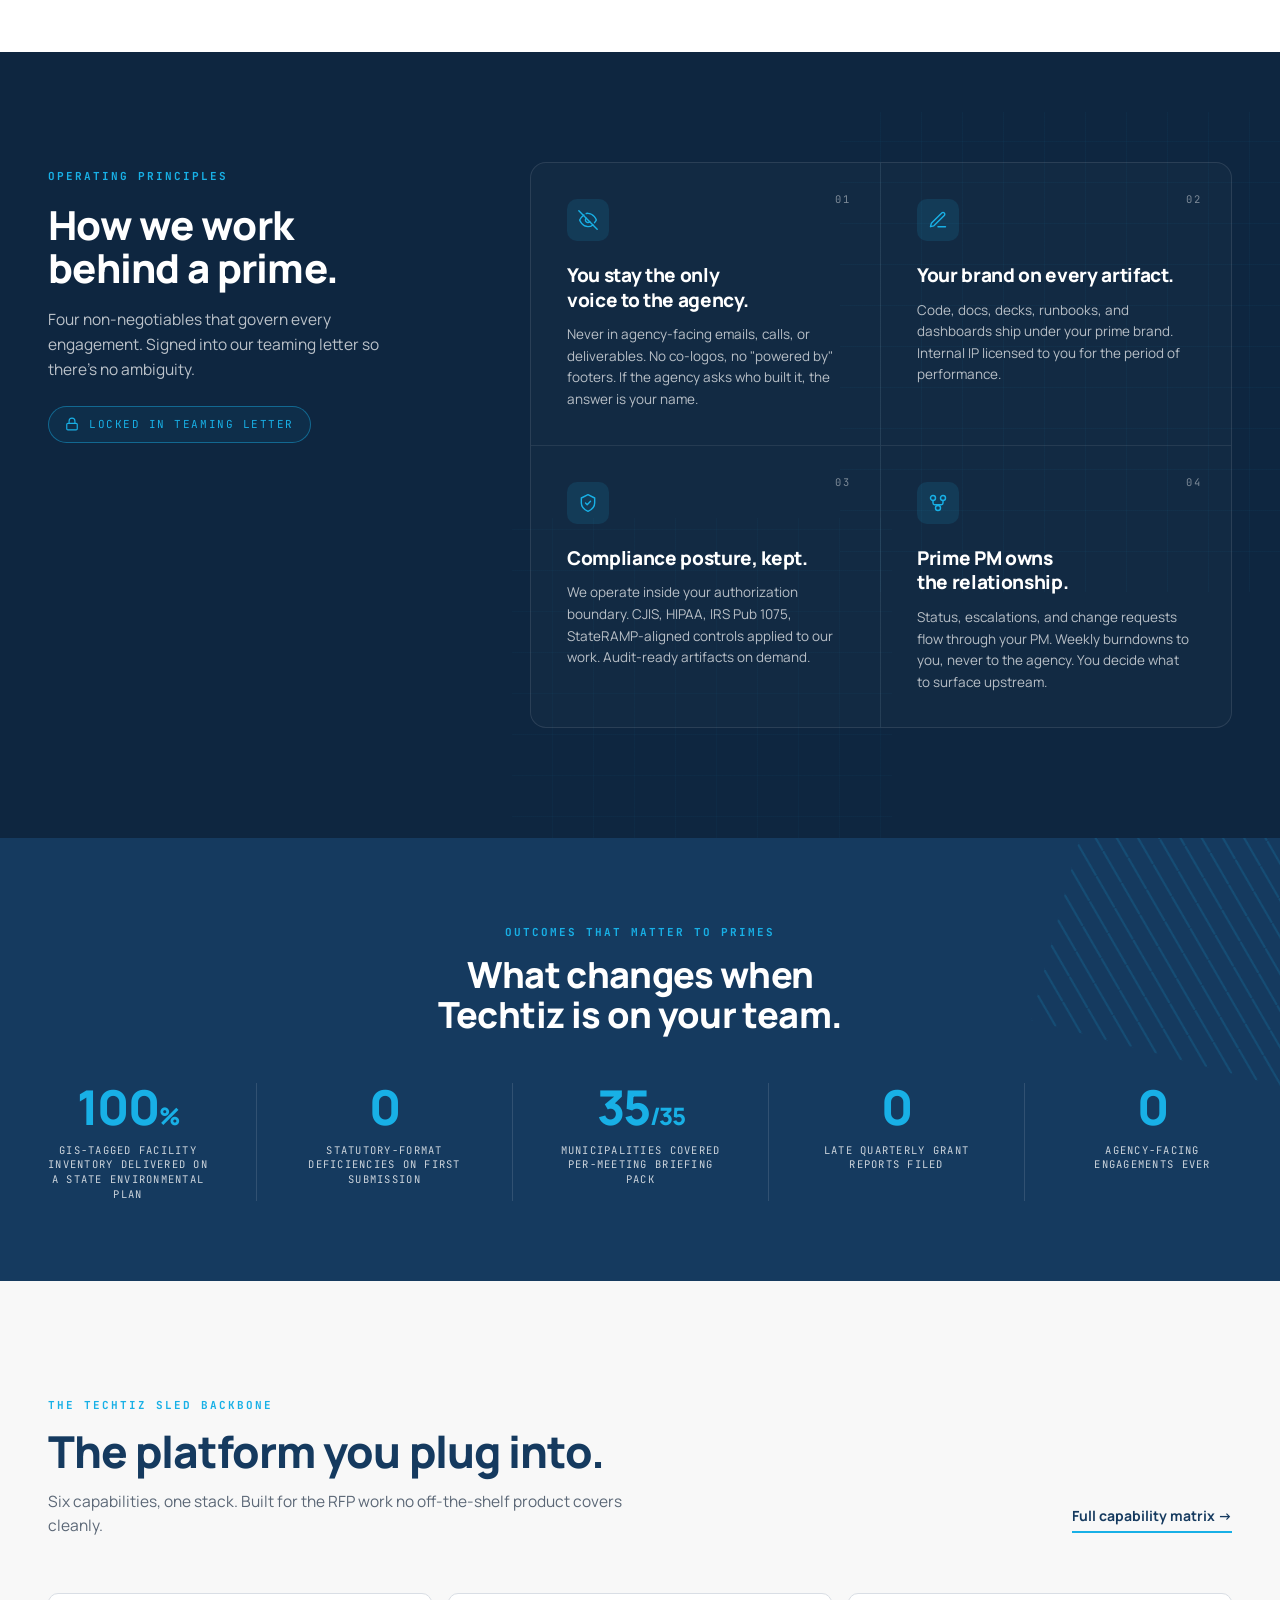
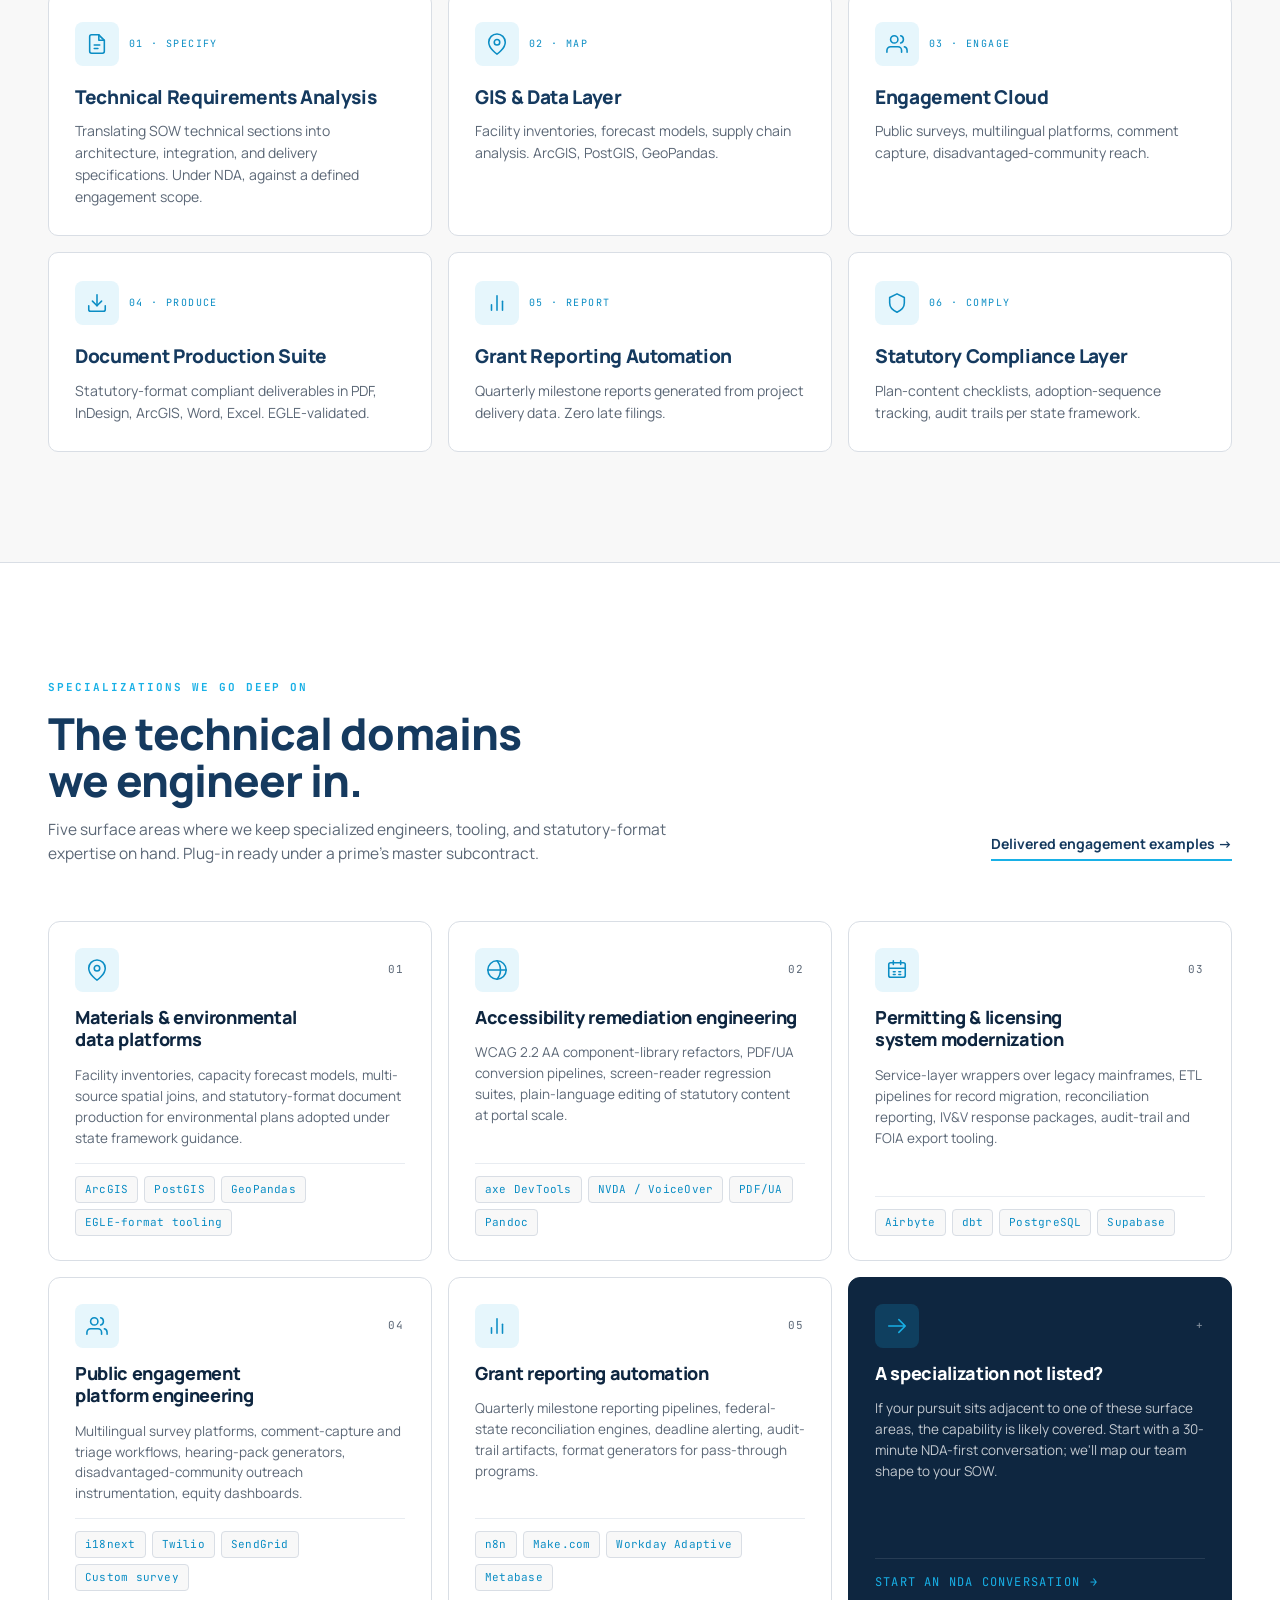
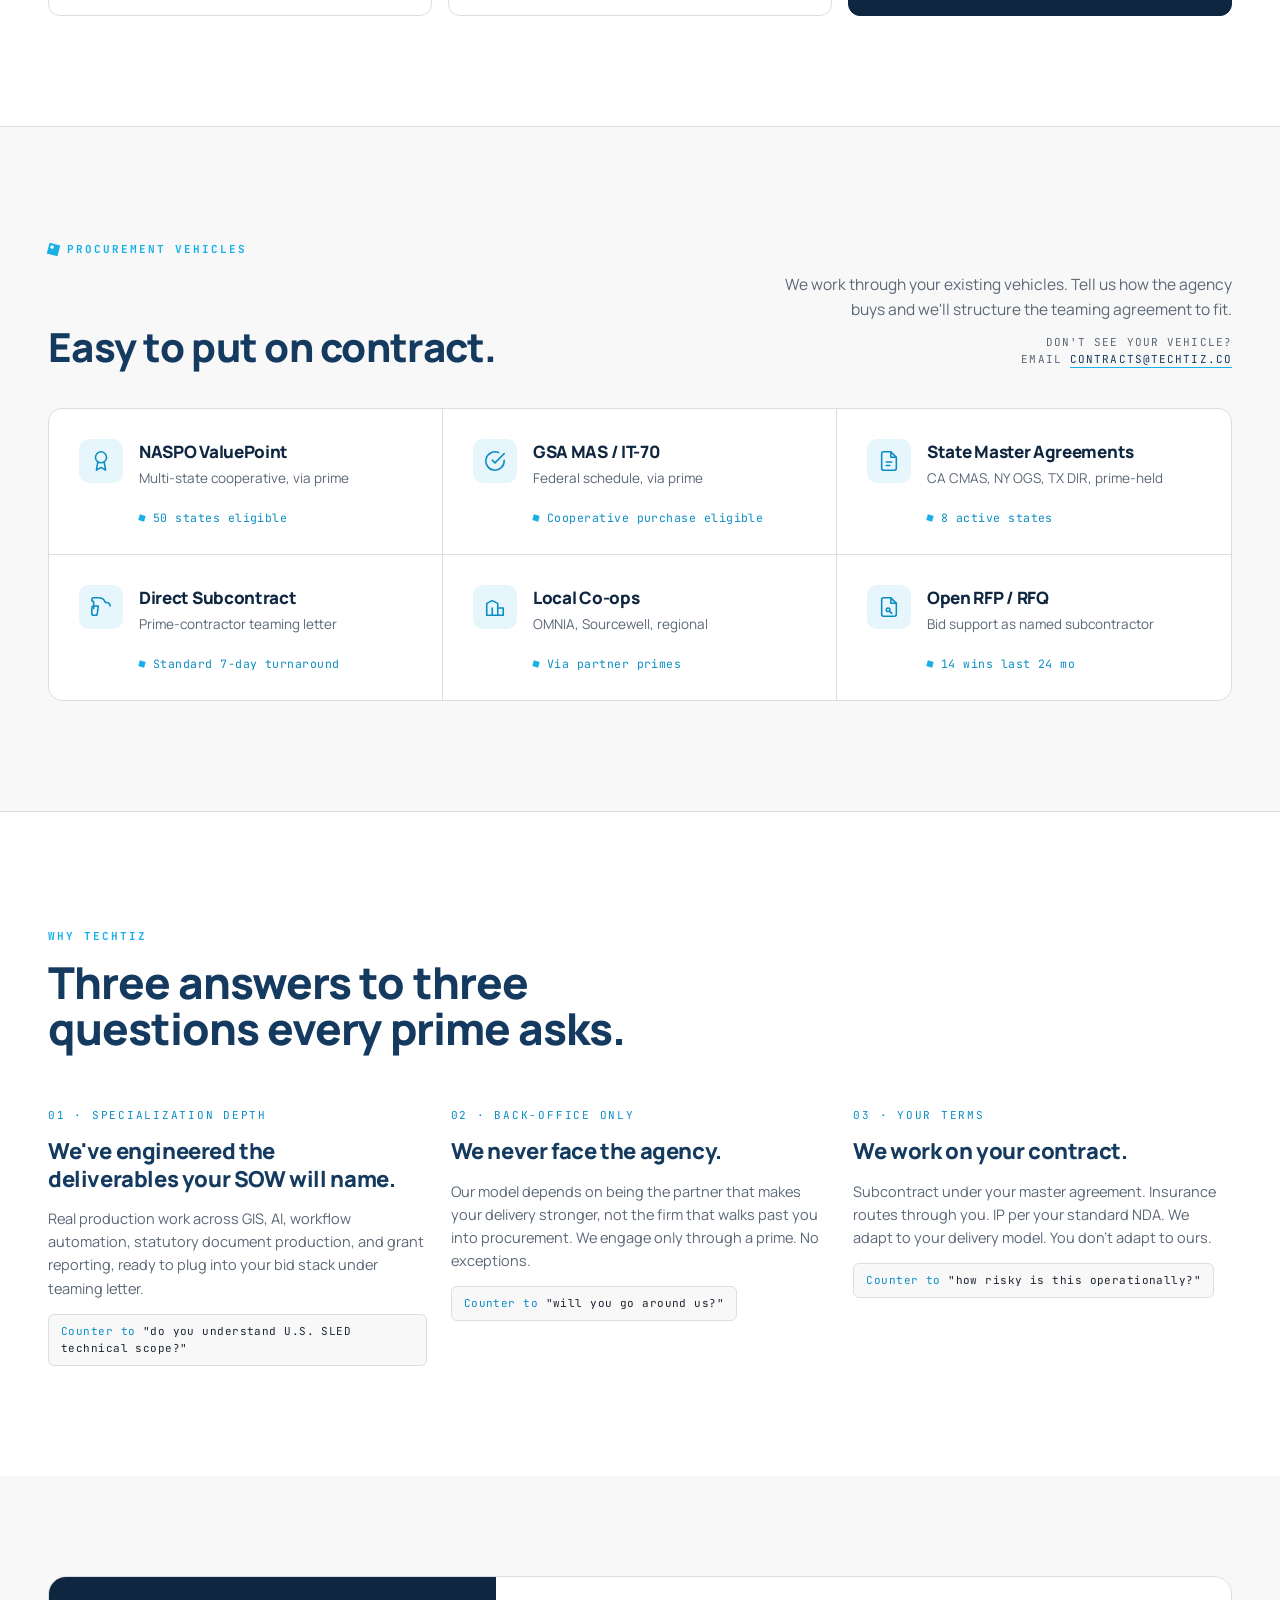
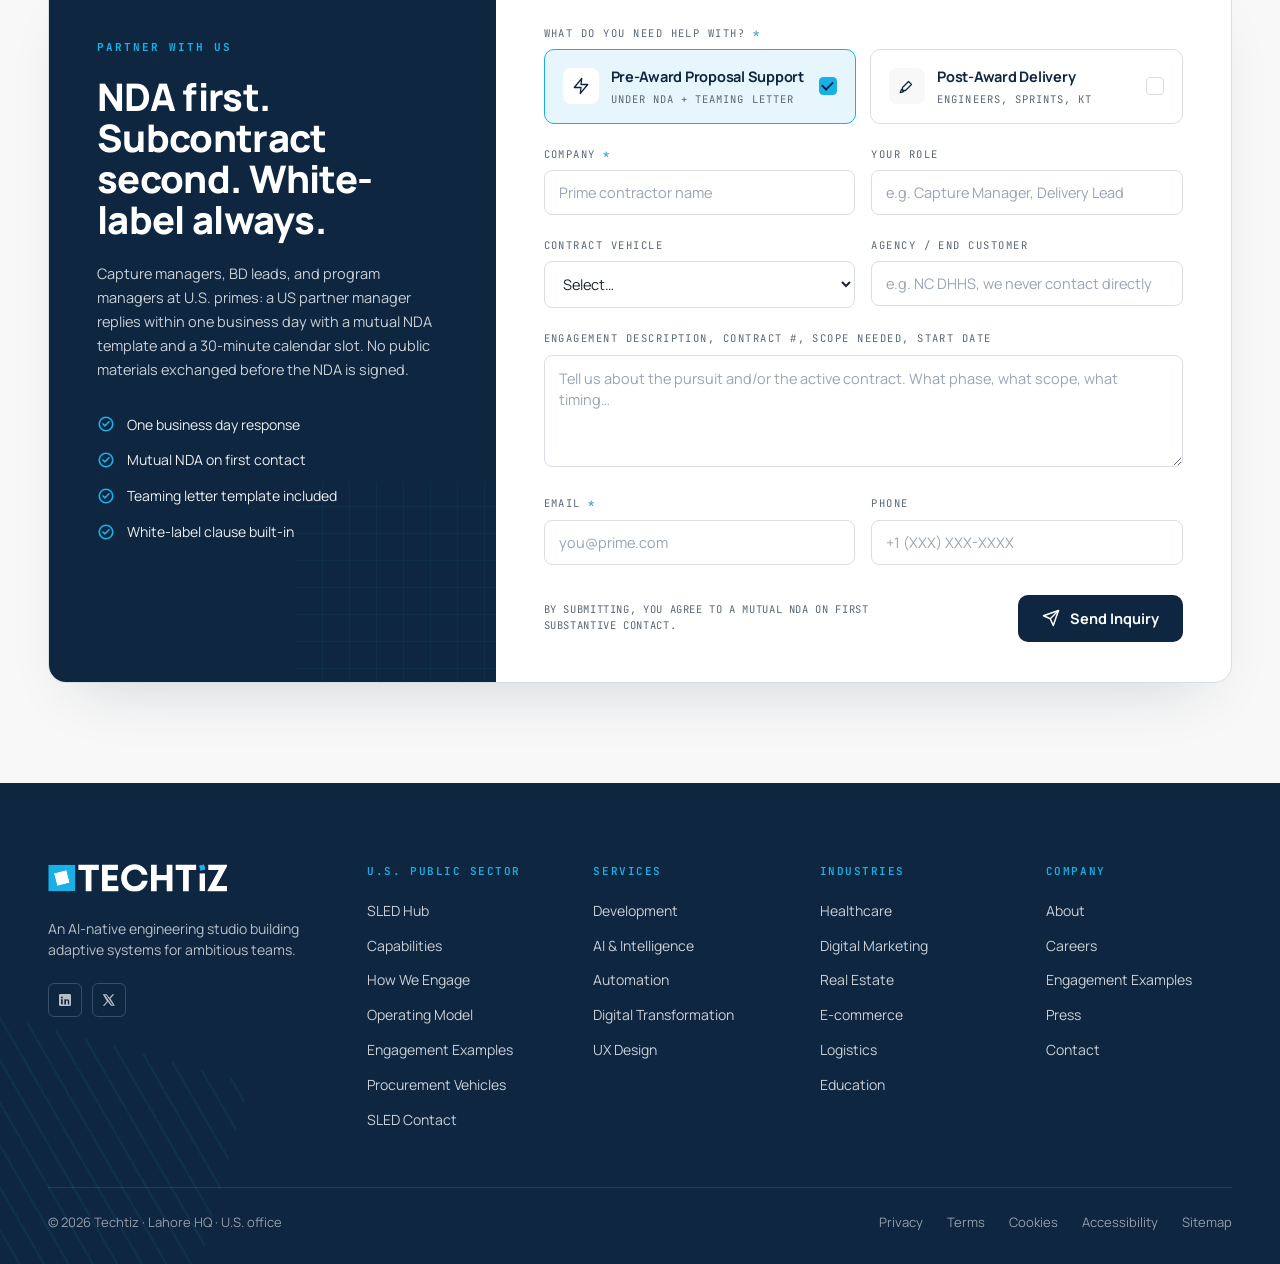
==== commit a54a969c: "Add operating-model page and update site styles and content Co-Authored-By: Claude Sonnet 4.6 (1M co" ====
--- a/us-sled/index.html
+++ b/us-sled/index.html
@@ -1132,11 +1132,11 @@
     </div>
     <div class="sub-links" data-spy>
       <a href="#top" data-spy-id="top" class="on">Hub</a>
-      <a href="#two-stages" data-spy-id="two-stages">Engagement Modes</a>
-      <a href="#onshore" data-spy-id="onshore">Delivery</a>
       <a href="how-we-engage.html">How We Engage</a>
+      <a href="operating-model.html">Operating Model</a>
       <a href="capabilities.html">Capabilities</a>
-      <a href="#vehicles" data-spy-id="vehicles">Vehicles</a>
+      <a href="case-studies.html">Engagement Examples</a>
+      <a href="#vehicles">Procurement Vehicles</a>
       <a href="contact.html">Contact</a>
     </div>
   </div>
@@ -1229,6 +1229,14 @@
         </div>
       </div>
     </div>
+  </div>
+</div>
+
+<!-- WHO WE ARE NOT (quiet factual stripe) -->
+<div class="who-we-arent" style="background: var(--white); border-bottom: 1px solid var(--line); padding: 18px 0;">
+  <div class="wrap" style="display: flex; align-items: center; gap: 16px; flex-wrap: wrap;">
+    <span style="font-family: 'JetBrains Mono', monospace; font-size: 10.5px; letter-spacing: 0.14em; text-transform: uppercase; color: var(--cyan-strong); flex-shrink: 0;">Who we are not</span>
+    <p style="font-size: 13.5px; color: var(--muted); line-height: 1.55; margin: 0; flex: 1; min-width: 280px;">Techtiz is not a procurement intelligence firm. We are a technical implementation subcontractor for U.S. SLED primes. For RFP intelligence, our partners use Deltek GovWin and Bloomberg Government.</p>
   </div>
 </div>
 
@@ -1893,6 +1901,7 @@
           <li><a href="index.html">SLED Hub</a></li>
           <li><a href="capabilities.html">Capabilities</a></li>
           <li><a href="how-we-engage.html">How We Engage</a></li>
+          <li><a href="operating-model.html">Operating Model</a></li>
           <li><a href="case-studies.html">Engagement Examples</a></li>
           <li><a href="#vehicles">Procurement Vehicles</a></li>
           <li><a href="contact.html">SLED Contact</a></li>
--- a/us-sled/_shared.css
+++ b/us-sled/_shared.css
@@ -19,7 +19,7 @@
   --amber: #D89017;
 
   /* Status badges */
-  --status-decoded: var(--cyan);
+  --status-active: var(--cyan);
   --status-bidding: var(--amber);
   --status-awarded: var(--yale);
   --status-delivered: var(--green);
@@ -492,7 +492,7 @@
   content: ""; width: 7px; height: 7px;
   background: currentColor; transform: rotate(15deg);
 }
-.status.decoded { color: var(--cyan-strong); background: rgba(24,176,230,0.10); }
+.status.active { color: var(--cyan-strong); background: rgba(24,176,230,0.10); }
 .status.bidding { color: #9A6610; background: rgba(216,144,23,0.12); }
 .status.awarded { color: var(--white); background: var(--yale); }
 .status.delivered { color: #1F7855; background: rgba(43,165,114,0.14); }
@@ -691,13 +691,18 @@
   font-size: 11.5px;
   letter-spacing: 0.04em;
   color: var(--muted);
+  white-space: nowrap;
+  flex-shrink: 0;
+  margin-right: 24px;
 }
 .subnav-inner .crumbs a { color: var(--muted); transition: color 180ms ease; }
 .subnav-inner .crumbs a:hover { color: var(--yale); }
 .subnav-inner .crumbs .sep { color: var(--line); }
 .subnav-inner .crumbs .here { color: var(--yale); font-weight: 600; }
 .subnav-inner .sub-links {
-  display: flex; gap: 24px;
+  display: flex; gap: 22px;
+  flex-wrap: nowrap;
+  flex-shrink: 0;
 }
 .subnav-inner .sub-links a {
   font-size: 13.5px;
@@ -706,6 +711,7 @@
   padding: 6px 0;
   border-bottom: 2px solid transparent;
   transition: color 180ms ease, border-color 180ms ease;
+  white-space: nowrap;
 }
 .subnav-inner .sub-links a:hover { color: var(--yale); }
 .subnav-inner .sub-links a.on { color: var(--yale); border-bottom-color: var(--cyan); font-weight: 600; }
